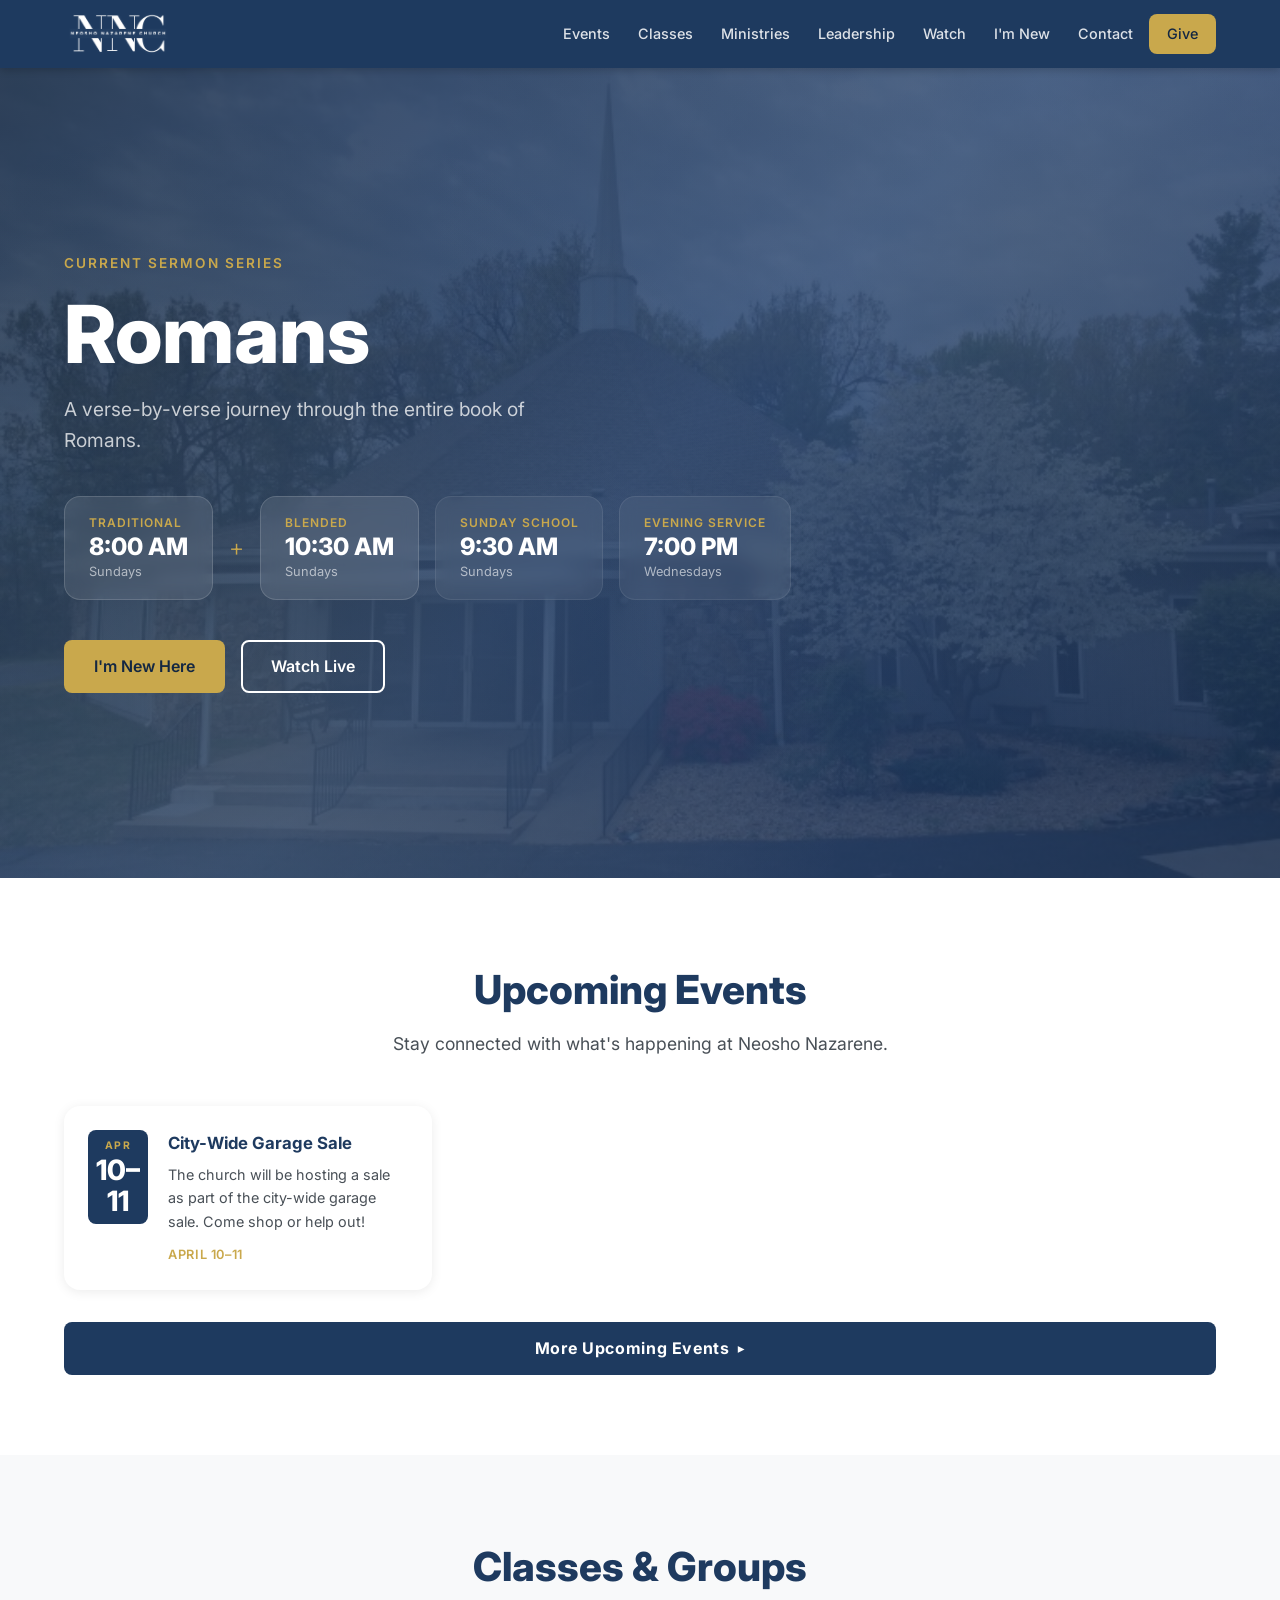
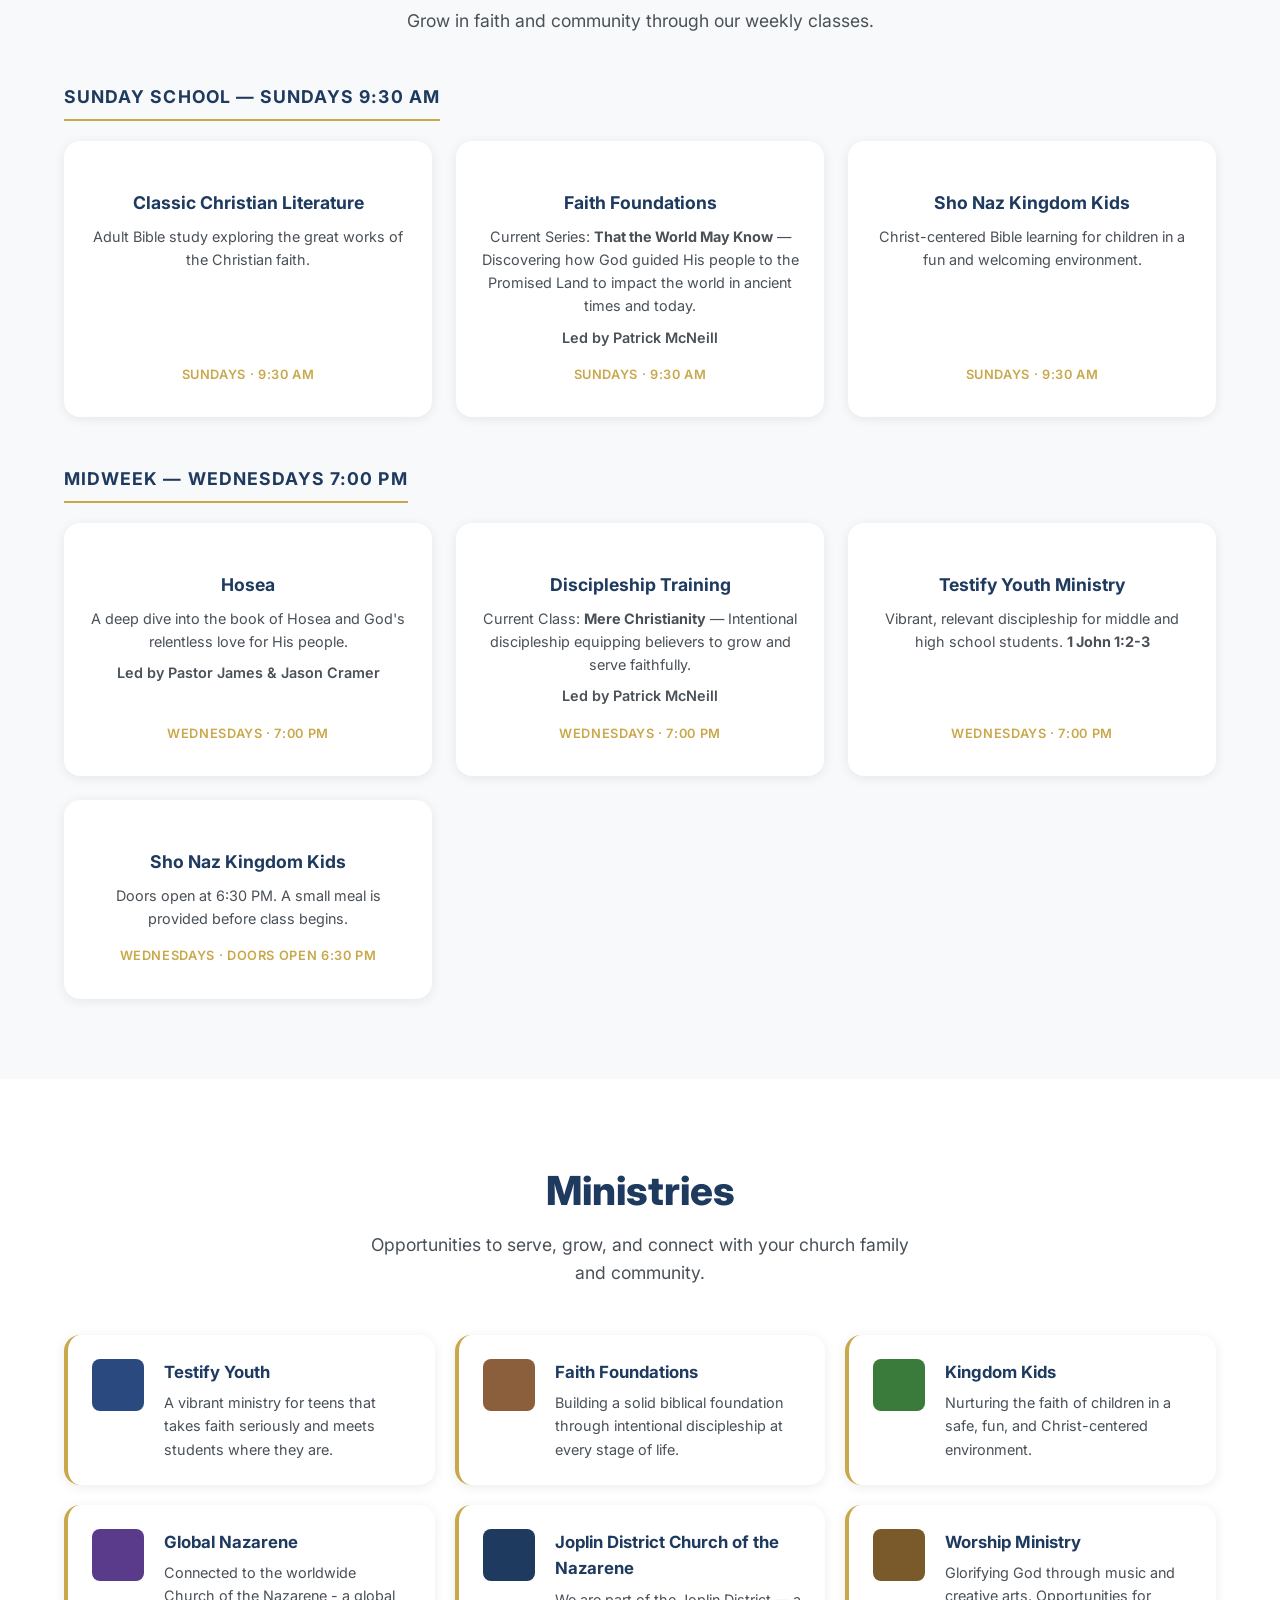
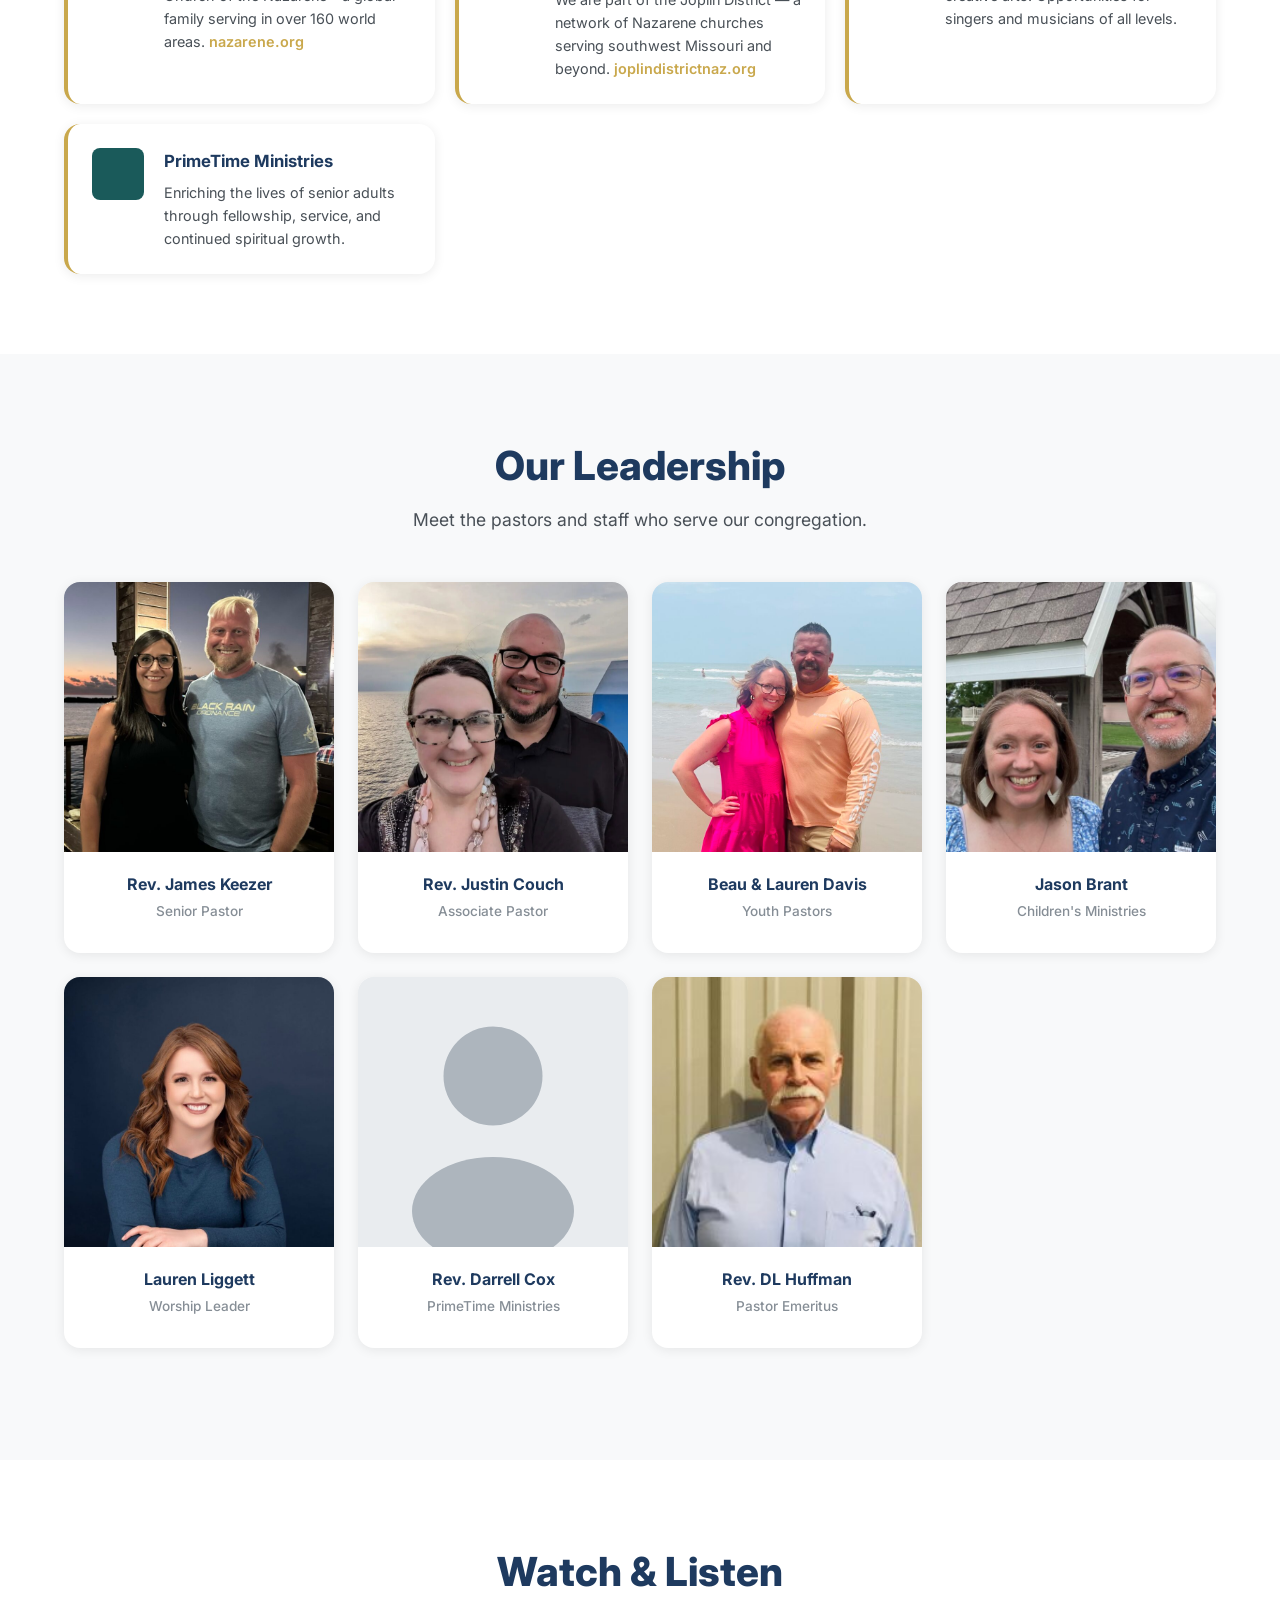
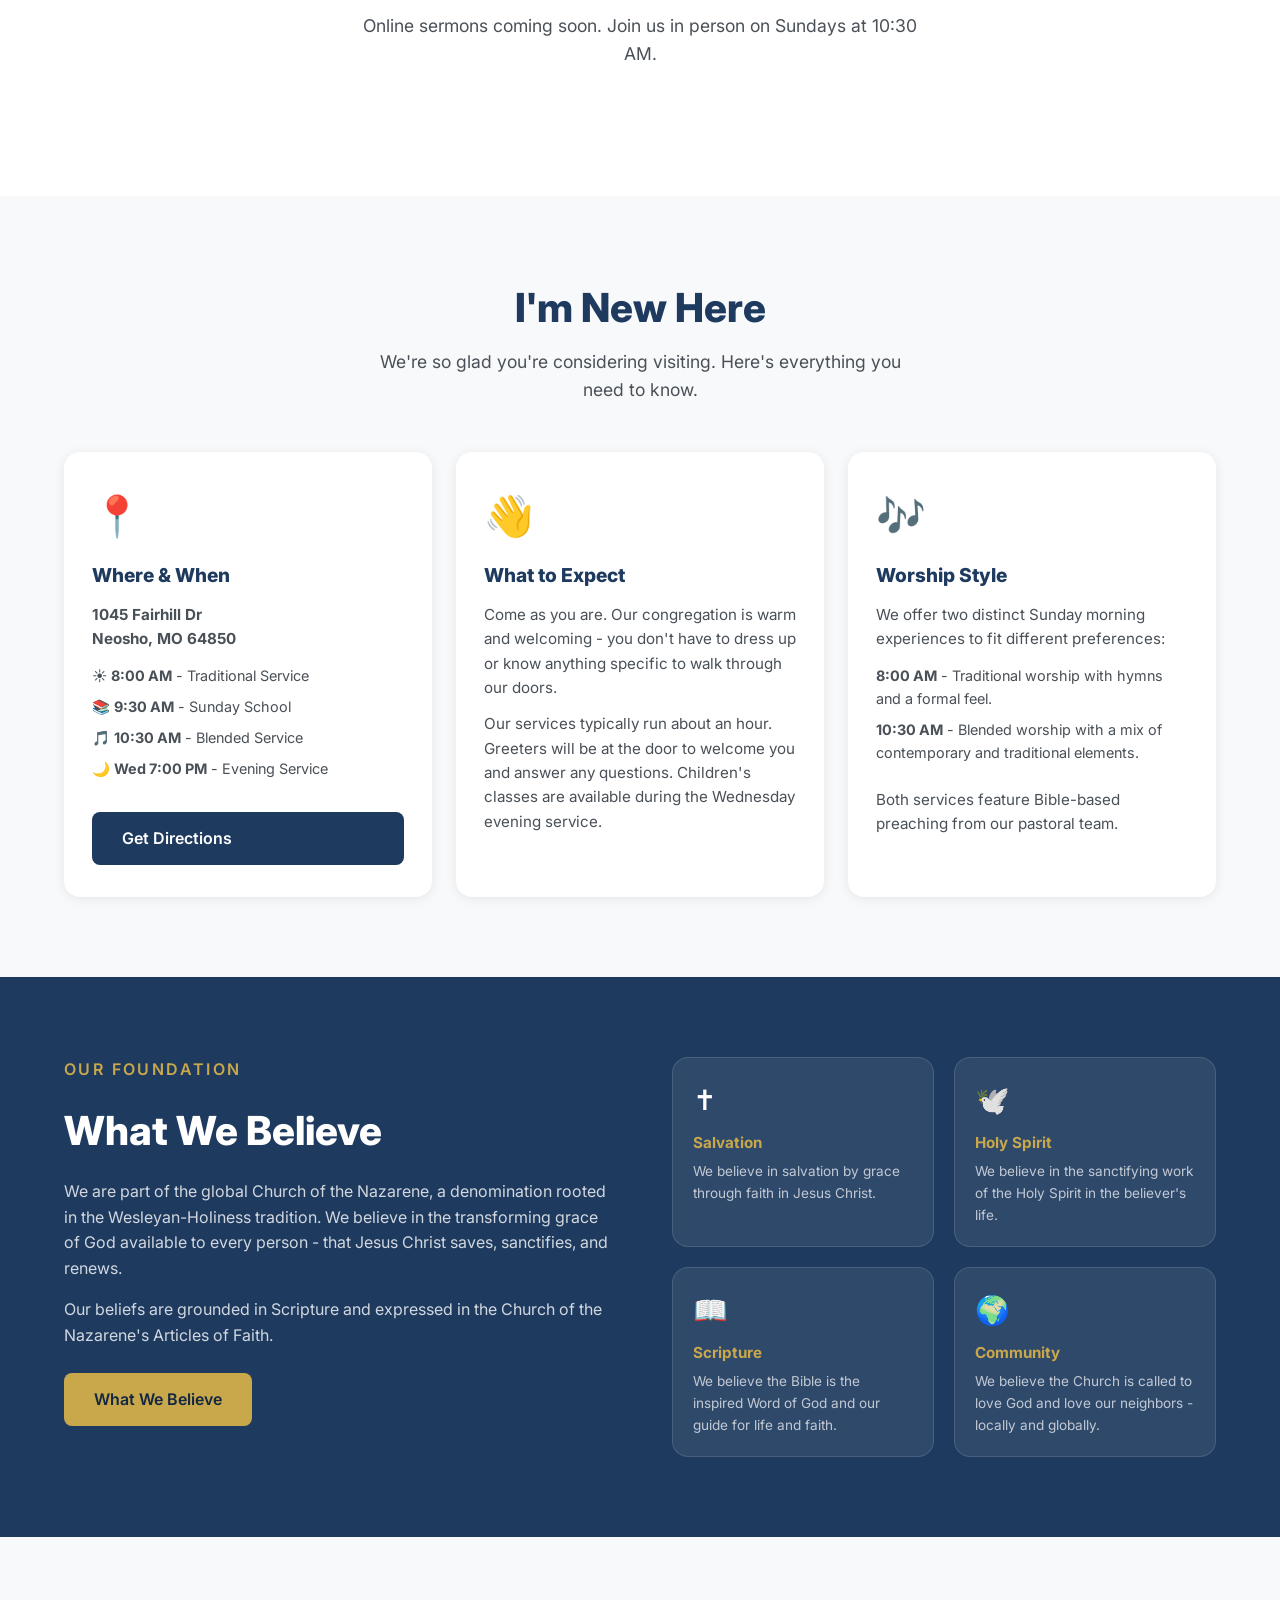
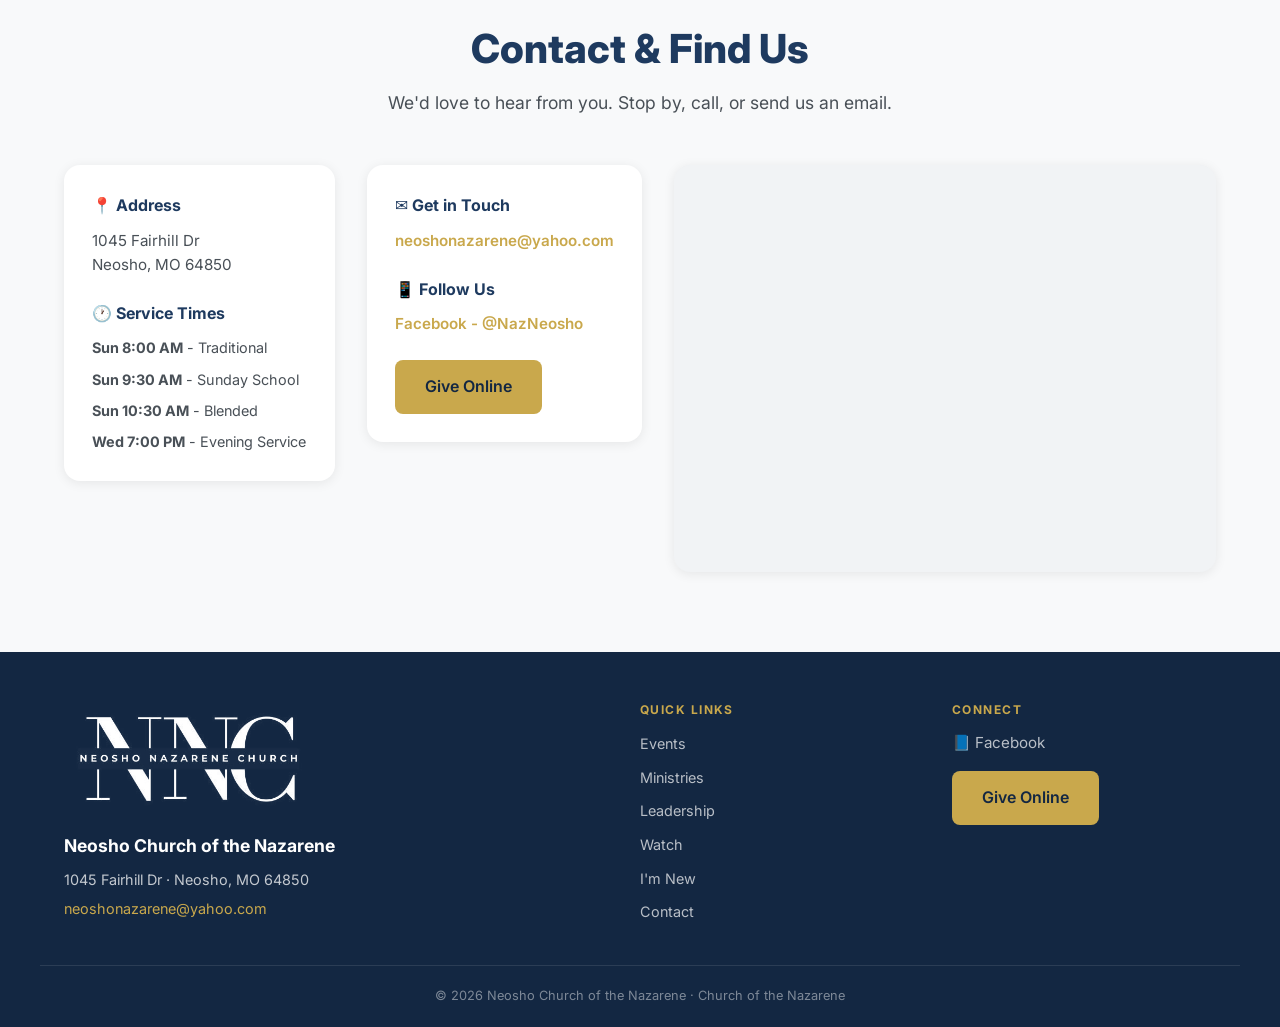
==== index.html @ b6529af5 "feat: wrap calendar in accordion, add Christmas as test event - Calendar now hidden inside a collaps" ====
<!DOCTYPE html>
<html lang="en">
<head>
  <meta charset="UTF-8" />
  <meta name="viewport" content="width=device-width, initial-scale=1.0" />
  <title>Neosho Church of the Nazarene</title>
  <meta name="description" content="Welcome to Neosho Church of the Nazarene. Join us Sundays at 8:00 AM or 10:30 AM at 1045 Fairhill Dr, Neosho, MO." />
  <link rel="preconnect" href="https://fonts.googleapis.com" />
  <link rel="preconnect" href="https://fonts.gstatic.com" crossorigin />
  <link href="https://fonts.googleapis.com/css2?family=Inter:wght@400;500;600;700;800&display=swap" rel="stylesheet" />
  <link rel="stylesheet" href="css/style.css" />
</head>
<body>

  <!-- ── Navigation ──────────────────────────────────────── -->
  <header class="site-header" id="top">
    <nav class="nav container">
      <a href="/" class="nav-logo">
        <img src="images/NNC-Logo-25-1_logo-small.jpg" alt="Neosho Church of the Nazarene" class="nav-logo-img" />
      </a>
      <button class="nav-toggle" aria-label="Open menu" aria-expanded="false">
        <span></span><span></span><span></span>
      </button>
      <ul class="nav-links" id="nav-links">
        <li><a href="#events">Events</a></li>
        <li><a href="#classes">Classes</a></li>
        <li><a href="#ministries">Ministries</a></li>
        <li><a href="#leadership">Leadership</a></li>
        <li><a href="#watch">Watch</a></li>
        <li><a href="#im-new">I'm New</a></li>
        <li><a href="#contact">Contact</a></li>
        <li><a href="https://neoshonaz.churchcenter.com/giving" target="_blank" class="btn btn-primary nav-give">Give</a></li>
      </ul>
    </nav>
  </header>

  <!-- ── Hero ────────────────────────────────────────────── -->
  <section class="hero" id="hero">
    <div class="hero-bg"></div>
    <div class="container hero-content">
      <p class="hero-eyebrow">Current Sermon Series</p>
      <h1 class="hero-title" id="hero-series-title">Romans</h1>
      <p class="hero-subtitle" id="hero-series-subtitle">Join us as we explore God's Word together.</p>
      <div class="hero-times">
        <div class="time-card">
          <span class="time-label">Traditional</span>
          <span class="time-value">8:00 AM</span>
          <span class="time-day">Sundays</span>
        </div>
        <div class="time-divider">+</div>
        <div class="time-card">
          <span class="time-label">Blended</span>
          <span class="time-value">10:30 AM</span>
          <span class="time-day">Sundays</span>
        </div>
        <div class="time-card time-card--secondary">
          <span class="time-label">Sunday School</span>
          <span class="time-value">9:30 AM</span>
          <span class="time-day">Sundays</span>
        </div>
        <div class="time-card time-card--secondary">
          <span class="time-label">Evening Service</span>
          <span class="time-value">7:00 PM</span>
          <span class="time-day">Wednesdays</span>
        </div>
      </div>
      <div class="hero-ctas">
        <a href="#im-new" class="btn btn-primary">I'm New Here</a>
        <a href="#watch" class="btn btn-outline">Watch Live</a>
      </div>
    </div>
  </section>

  <!-- ── Events ───────────────────────────────────────────── -->
  <section class="section" id="events">
    <div class="container">
      <div class="section-header">
        <h2>Upcoming Events</h2>
        <p>Stay connected with what's happening at Neosho Nazarene.</p>
      </div>
      <div class="cards-grid" id="events-container"></div>
      <details id="events-calendar-section" class="cal-accordion">
        <summary class="cal-accordion-trigger">More Upcoming Events</summary>
        <div id="events-calendar"></div>
      </details>
    </div>
  </section>

  <!-- ── Classes ──────────────────────────────────────────── -->
  <section class="section section--gray" id="classes">
    <div class="container">
      <div class="section-header">
        <h2>Classes &amp; Groups</h2>
        <p>Grow in faith and community through our weekly classes.</p>
      </div>
      <h3 class="class-group-title">Sunday School &mdash; Sundays 9:30 AM</h3>
      <div class="cards-grid" id="classes-sunday-container" style="margin-bottom: 3rem;"></div>
      <h3 class="class-group-title">Midweek &mdash; Wednesdays 7:00 PM</h3>
      <div class="cards-grid" id="classes-midweek-container"></div>
    </div>
  </section>

  <!-- ── Ministries ────────────────────────────────────────── -->
  <section class="section" id="ministries">
    <div class="container">
      <div class="section-header">
        <h2>Ministries</h2>
        <p>Opportunities to serve, grow, and connect with your church family and community.</p>
      </div>
      <div class="ministries-grid" id="ministries-container"></div>
    </div>
  </section>

  <!-- ── Leadership ────────────────────────────────────────── -->
  <section class="section section--gray" id="leadership">
    <div class="container">
      <div class="section-header">
        <h2>Our Leadership</h2>
        <p>Meet the pastors and staff who serve our congregation.</p>
      </div>
      <div class="leadership-grid">

        <div class="leader-card">
          <div class="leader-photo">
            <img src="images/Keezer-Couple-738x1024.jpeg" alt="Rev. James Keezer" />
          </div>
          <div class="leader-info">
            <h3>Rev. James Keezer</h3>
            <p class="leader-title">Senior Pastor</p>
            <!-- <a href="mailto:" class="leader-contact"></a> -->
          </div>
        </div>

        <div class="leader-card">
          <div class="leader-photo">
            <img src="images/Couch-Couple-1-768x1023.jpeg" alt="Rev. Justin Couch" style="object-position: center 60%;" />
          </div>
          <div class="leader-info">
            <h3>Rev. Justin Couch</h3>
            <p class="leader-title">Associate Pastor</p>
            <!-- <a href="mailto:" class="leader-contact"></a> -->
          </div>
        </div>

        <div class="leader-card">
          <div class="leader-photo">
            <img src="images/Davis-Couple-768x871.jpeg" alt="Beau &amp; Lauren Davis" />
          </div>
          <div class="leader-info">
            <h3>Beau &amp; Lauren Davis</h3>
            <p class="leader-title">Youth Pastors</p>
            <!-- <a href="mailto:" class="leader-contact"></a> -->
          </div>
        </div>

        <div class="leader-card">
          <div class="leader-photo">
            <img src="images/Brant-Couple-768x577.jpeg" alt="Jason Brant" style="object-position: center 60%;" />
          </div>
          <div class="leader-info">
            <h3>Jason Brant</h3>
            <p class="leader-title">Children's Ministries</p>
            <!-- <a href="mailto:" class="leader-contact"></a> -->
          </div>
        </div>

        <div class="leader-card">
          <div class="leader-photo">
            <img src="images/Liggett-768x1016.jpeg" alt="Lauren Liggett" />
          </div>
          <div class="leader-info">
            <h3>Lauren Liggett</h3>
            <p class="leader-title">Worship Leader</p>
            <!-- <a href="mailto:" class="leader-contact"></a> -->
          </div>
        </div>

        <div class="leader-card">
          <div class="leader-photo">
            <img src="images/placeholder-avatar.svg" alt="Rev. Darrell Cox" />
          </div>
          <div class="leader-info">
            <h3>Rev. Darrell Cox</h3>
            <p class="leader-title">PrimeTime Ministries</p>
            <!-- <a href="mailto:" class="leader-contact"></a> -->
          </div>
        </div>

        <div class="leader-card">
          <div class="leader-photo">
            <img src="images/Pastor-Huffman-225x300.jpg" alt="Rev. DL Huffman" style="object-position: center 60%;" />
          </div>
          <div class="leader-info">
            <h3>Rev. DL Huffman</h3>
            <p class="leader-title">Pastor Emeritus</p>
            <!-- <a href="mailto:" class="leader-contact"></a> -->
          </div>
        </div>

      </div>
    </div>
  </section>

  <!-- ── Watch / Sermons ───────────────────────────────────── -->
  <!--
  <section class="section" id="watch">
    <div class="container">
      <div class="section-header">
        <h2>Watch &amp; Listen</h2>
        <p>Catch up on recent sermons or join us live on Sunday mornings.</p>
      </div>

      <div id="watch-featured"></div>

      <h3 class="watch-archive-title">Previous Sermons</h3>
      <div class="watch-archive" id="watch-archive"></div>

      <div style="text-align:center;margin-top:2rem;">
        <a id="watch-youtube-link" href="https://www.youtube.com/@NeoshoNaz" target="_blank" class="btn btn-navy">
          All Sermons on YouTube
        </a>
      </div>
    </div>
  </section>
  -->

  <!-- Watch – Coming Soon -->
  <section class="section" id="watch">
    <div class="container">
      <div class="section-header">
        <h2>Watch &amp; Listen</h2>
        <p>Online sermons coming soon. Join us in person on Sundays at 10:30 AM.</p>
      </div>
    </div>
  </section>

  <!-- ── I'm New ───────────────────────────────────────────── -->
  <section class="section section--gray" id="im-new">
    <div class="container">
      <div class="section-header">
        <h2>I'm New Here</h2>
        <p>We're so glad you're considering visiting. Here's everything you need to know.</p>
      </div>
      <div class="new-grid">

        <div class="new-card">
          <div class="new-icon">📍</div>
          <h3>Where &amp; When</h3>
          <p><strong>1045 Fairhill Dr<br>Neosho, MO 64850</strong></p>
          <ul class="new-times">
            <li>☀️ <strong>8:00 AM</strong> - Traditional Service</li>
            <li>📚 <strong>9:30 AM</strong> - Sunday School</li>
            <li>🎵 <strong>10:30 AM</strong> - Blended Service</li>
            <li>🌙 <strong>Wed 7:00 PM</strong> - Evening Service</li>
          </ul>
          <a href="#contact" class="btn btn-navy" style="margin-top:1.25rem">Get Directions</a>
        </div>

        <div class="new-card">
          <div class="new-icon">👋</div>
          <h3>What to Expect</h3>
          <p>Come as you are. Our congregation is warm and welcoming - you don't have to dress up or know anything specific to walk through our doors.</p>
          <p>Our services typically run about an hour. Greeters will be at the door to welcome you and answer any questions. Children's classes are available during the Wednesday evening service.</p>
        </div>

        <div class="new-card">
          <div class="new-icon">🎶</div>
          <h3>Worship Style</h3>
          <p>We offer two distinct Sunday morning experiences to fit different preferences:</p>
          <ul class="new-times">
            <li><strong>8:00 AM</strong> - Traditional worship with hymns and a formal feel.</li>
            <li><strong>10:30 AM</strong> - Blended worship with a mix of contemporary and traditional elements.</li>
          </ul>
          <p style="margin-top:0.75rem">Both services feature Bible-based preaching from our pastoral team.</p>
        </div>

      </div>
    </div>
  </section>

  <!-- ── What We Believe ───────────────────────────────────── -->
  <section class="section believe-section" id="believe">
    <div class="container">
      <div class="believe-inner">
        <div class="believe-text">
          <p class="hero-eyebrow" style="color:var(--gold);">Our Foundation</p>
          <h2>What We Believe</h2>
          <p>We are part of the global Church of the Nazarene, a denomination rooted in the Wesleyan-Holiness tradition. We believe in the transforming grace of God available to every person - that Jesus Christ saves, sanctifies, and renews.</p>
          <p>Our beliefs are grounded in Scripture and expressed in the Church of the Nazarene's Articles of Faith.</p>
          <div class="believe-ctas">
            <a href="https://nazarene.org/what-we-believe/" target="_blank" class="btn btn-primary">
              What We Believe
            </a>
          </div>
        </div>
        <div class="believe-pillars">
          <div class="pillar">
            <span class="pillar-icon">✝️</span>
            <h4>Salvation</h4>
            <p>We believe in salvation by grace through faith in Jesus Christ.</p>
          </div>
          <div class="pillar">
            <span class="pillar-icon">🕊️</span>
            <h4>Holy Spirit</h4>
            <p>We believe in the sanctifying work of the Holy Spirit in the believer's life.</p>
          </div>
          <div class="pillar">
            <span class="pillar-icon">📖</span>
            <h4>Scripture</h4>
            <p>We believe the Bible is the inspired Word of God and our guide for life and faith.</p>
          </div>
          <div class="pillar">
            <span class="pillar-icon">🌍</span>
            <h4>Community</h4>
            <p>We believe the Church is called to love God and love our neighbors - locally and globally.</p>
          </div>
        </div>
      </div>
    </div>
  </section>

  <!-- ── Contact ───────────────────────────────────────────── -->
  <section class="section section--gray" id="contact">
    <div class="container">
      <div class="section-header">
        <h2>Contact &amp; Find Us</h2>
        <p>We'd love to hear from you. Stop by, call, or send us an email.</p>
      </div>
      <div class="contact-grid">

        <div class="contact-block">
          <h3>📍 Address</h3>
          <p>1045 Fairhill Dr<br>Neosho, MO 64850</p>
          <h3 style="margin-top:1.5rem">🕐 Service Times</h3>
          <ul class="new-times">
            <li><strong>Sun 8:00 AM</strong> - Traditional</li>
            <li><strong>Sun 9:30 AM</strong> - Sunday School</li>
            <li><strong>Sun 10:30 AM</strong> - Blended</li>
            <li><strong>Wed 7:00 PM</strong> - Evening Service</li>
          </ul>
        </div>

        <div class="contact-block">
          <h3>✉️ Get in Touch</h3>
          <p>
            <a href="mailto:neoshonazarene@yahoo.com" class="contact-link">neoshonazarene@yahoo.com</a>
          </p>
          <!-- Add phone once confirmed: -->
          <!-- <p><a href="tel:+1XXXXXXXXXX" class="contact-link">(XXX) XXX-XXXX</a></p> -->
          <h3 style="margin-top:1.5rem">📱 Follow Us</h3>
          <a href="https://www.facebook.com/NazNeosho" target="_blank" class="contact-link">
            Facebook - @NazNeosho
          </a>
          <div style="margin-top:1.5rem">
            <a href="https://neoshonaz.churchcenter.com/giving" target="_blank" class="btn btn-primary">Give Online</a>
          </div>
        </div>

        <div class="contact-map">
          <iframe
            src="https://www.google.com/maps/embed?pb=!1m18!1m12!1m3!1d3220.0!2d-94.3677!3d36.8692!2m3!1f0!2f0!3f0!3m2!1i1024!2i768!4f13.1!3m3!1m2!1s0x87c8e4b0e0000001%3A0x1!2s1045+Fairhill+Dr%2C+Neosho%2C+MO+64850!5e0!3m2!1sen!2sus!4v1234567890"
            allowfullscreen
            loading="lazy"
            referrerpolicy="no-referrer-when-downgrade"
            title="Church location map"
          ></iframe>
        </div>

      </div>
    </div>
  </section>

  <!-- ── Footer ────────────────────────────────────────────── -->
  <footer class="footer">
    <div class="container footer-inner">
      <div class="footer-brand">
        <img src="images/NNC-Logo-25-1_logo-small.jpg" alt="Neosho Church of the Nazarene" class="footer-logo" />
        <p class="footer-name">Neosho Church of the Nazarene</p>
        <p class="footer-address">1045 Fairhill Dr · Neosho, MO 64850</p>
        <p class="footer-address">
          <a href="mailto:neoshonazarene@yahoo.com">neoshonazarene@yahoo.com</a>
        </p>
      </div>
      <div class="footer-links">
        <p class="footer-col-title">Quick Links</p>
        <ul>
          <li><a href="#events">Events</a></li>
          <li><a href="#ministries">Ministries</a></li>
          <li><a href="#leadership">Leadership</a></li>
          <li><a href="#watch">Watch</a></li>
          <li><a href="#im-new">I'm New</a></li>
          <li><a href="#contact">Contact</a></li>
        </ul>
      </div>
      <div class="footer-social">
        <p class="footer-col-title">Connect</p>
        <a href="https://www.facebook.com/NazNeosho" target="_blank" class="footer-social-link">
          📘 Facebook
        </a>
        <a href="https://neoshonaz.churchcenter.com/giving" target="_blank" class="btn btn-primary" style="margin-top:1rem;display:inline-block">
          Give Online
        </a>
      </div>
    </div>
    <div class="footer-bottom container">
      <p>© <span id="year"></span> Neosho Church of the Nazarene · Church of the Nazarene</p>
    </div>
  </footer>

  <script src="js/main.js"></script>
</body>
</html>
---- css/style.css ----
/* ── Design Tokens ──────────────────────────────────────── */
:root {
  --navy:      #1e3a5f;
  --navy-dark: #132742;
  --gold:      #c9a84c;
  --gold-light:#e8c96a;
  --white:     #ffffff;
  --gray-50:   #f8f9fa;
  --gray-100:  #f1f3f5;
  --gray-200:  #e9ecef;
  --gray-400:  #868e96;
  --gray-700:  #495057;
  --gray-900:  #212529;
  --radius:    8px;
  --radius-lg: 16px;
  --shadow:    0 2px 12px rgba(0,0,0,0.08);
  --shadow-lg: 0 8px 32px rgba(0,0,0,0.12);
  --transition: 0.2s ease;
  --max-width: 1200px;
  --section-pad: 5rem 1.5rem;
}

/* ── Reset ──────────────────────────────────────────────── */
*, *::before, *::after { box-sizing: border-box; margin: 0; padding: 0; }
html { scroll-behavior: smooth; }
body {
  font-family: 'Inter', system-ui, sans-serif;
  color: var(--gray-900);
  background: var(--white);
  line-height: 1.6;
}
img { max-width: 100%; display: block; }
a { color: inherit; text-decoration: none; }
ul { list-style: none; }

/* ── Utilities ──────────────────────────────────────────── */
.container {
  max-width: var(--max-width);
  margin: 0 auto;
  padding: 0 1.5rem;
}
.section-header {
  text-align: center;
  margin-bottom: 3rem;
}
.section-header h2 {
  font-size: clamp(1.75rem, 4vw, 2.5rem);
  font-weight: 800;
  color: var(--navy);
  margin-bottom: 0.5rem;
}
.section-header p {
  color: var(--gray-700);
  font-size: 1.1rem;
  max-width: 560px;
  margin: 0 auto;
}
.btn {
  display: inline-block;
  padding: 0.75rem 1.75rem;
  border-radius: var(--radius);
  font-weight: 600;
  font-size: 1rem;
  cursor: pointer;
  transition: var(--transition);
  border: 2px solid transparent;
}
.btn-primary {
  background: var(--gold);
  color: var(--navy-dark);
}
.btn-primary:hover { background: var(--gold-light); }
.btn-outline {
  background: transparent;
  border-color: var(--white);
  color: var(--white);
}
.btn-outline:hover { background: var(--white); color: var(--navy); }
.btn-navy {
  background: var(--navy);
  color: var(--white);
}
.btn-navy:hover { background: var(--navy-dark); }

/* ── Navigation ─────────────────────────────────────────── */
.site-header {
  position: sticky;
  top: 0;
  z-index: 100;
  background: var(--navy);
  box-shadow: 0 2px 8px rgba(0,0,0,0.2);
}
.nav {
  display: flex;
  align-items: center;
  justify-content: space-between;
  height: 68px;
}
.nav-logo { display: flex; align-items: center; }
.nav-logo-img {
  height: 52px;
  width: auto;
  display: block;
  filter: invert(1);
  mix-blend-mode: screen;
}
.nav-links {
  display: flex;
  align-items: center;
  gap: 0.25rem;
}
.nav-links a {
  color: rgba(255,255,255,0.85);
  padding: 0.4rem 0.75rem;
  border-radius: var(--radius);
  font-size: 0.9rem;
  font-weight: 500;
  transition: var(--transition);
}
.nav-links a:hover,
.nav-links a.active { color: var(--white); background: rgba(255,255,255,0.1); }
.nav-give { padding: 0.4rem 1rem !important; background: var(--gold) !important; color: var(--navy-dark) !important; }
.nav-give:hover { background: var(--gold-light) !important; }
.nav-toggle {
  display: none;
  flex-direction: column;
  gap: 5px;
  background: none;
  border: none;
  cursor: pointer;
  padding: 4px;
}
.nav-toggle span {
  display: block;
  width: 24px;
  height: 2px;
  background: var(--white);
  border-radius: 2px;
  transition: var(--transition);
}

@media (max-width: 900px) {
  .nav-toggle { display: flex; }
  .nav-links {
    display: none;
    flex-direction: column;
    align-items: stretch;
    gap: 0;
    position: absolute;
    top: 68px;
    left: 0;
    right: 0;
    background: var(--navy-dark);
    padding: 1rem 1.5rem;
  }
  .nav-links.open { display: flex; }
  .nav-links a { padding: 0.75rem 0.5rem; border-bottom: 1px solid rgba(255,255,255,0.08); }
  .nav-give { margin-top: 0.5rem; text-align: center; }
}

/* ── Hero ───────────────────────────────────────────────── */
.hero {
  position: relative;
  min-height: 90vh;
  display: flex;
  align-items: center;
  background: var(--navy-dark);
  overflow: hidden;
}
.hero::after {
  content: '';
  position: absolute;
  inset: 0;
  background:
    linear-gradient(135deg, var(--navy-dark) 0%, #2a4a7f 50%, #1a3055 100%);
  opacity: 0.75;
  z-index: 0;
}
.hero-bg {
  position: absolute;
  inset: 0;
  background: url('../images/church-building.jpg') center 70% / cover no-repeat;
  opacity: 0.6;
  z-index: 0;
}
/* Subtle radial glow accents */
.hero::before {
  content: '';
  position: absolute;
  inset: 0;
  background-image:
    radial-gradient(circle at 20% 80%, rgba(201,168,76,0.12) 0%, transparent 50%),
    radial-gradient(circle at 80% 20%, rgba(201,168,76,0.08) 0%, transparent 50%);
  pointer-events: none;
  z-index: 1;
}
.hero-content {
  position: relative;
  z-index: 1;
  padding: 6rem 1.5rem;
  max-width: var(--max-width);
  width: 100%;
  margin: 0 auto;
}
.hero-eyebrow {
  text-transform: uppercase;
  letter-spacing: 0.15em;
  font-size: 0.85rem;
  font-weight: 600;
  color: var(--gold);
  margin-bottom: 1rem;
}
.hero-title {
  font-size: clamp(2.5rem, 7vw, 5rem);
  font-weight: 800;
  color: var(--white);
  line-height: 1.1;
  margin-bottom: 1rem;
  max-width: 700px;
}
.hero-subtitle {
  font-size: 1.2rem;
  color: rgba(255,255,255,0.75);
  margin-bottom: 2.5rem;
  max-width: 480px;
}
.hero-times {
  display: flex;
  flex-wrap: wrap;
  gap: 1rem;
  margin-bottom: 2.5rem;
  align-items: center;
}
.time-card {
  background: rgba(255,255,255,0.1);
  backdrop-filter: blur(8px);
  border: 1px solid rgba(255,255,255,0.15);
  border-radius: var(--radius-lg);
  padding: 1rem 1.5rem;
  display: flex;
  flex-direction: column;
  gap: 0.2rem;
  min-width: 130px;
}
.time-card--secondary {
  background: rgba(255,255,255,0.06);
  border-color: rgba(255,255,255,0.08);
}
.time-label {
  font-size: 0.75rem;
  font-weight: 600;
  text-transform: uppercase;
  letter-spacing: 0.08em;
  color: var(--gold);
}
.time-value {
  font-size: 1.5rem;
  font-weight: 800;
  color: var(--white);
  line-height: 1;
}
.time-day {
  font-size: 0.8rem;
  color: rgba(255,255,255,0.6);
}
.time-divider {
  font-size: 1.5rem;
  color: var(--gold);
  font-weight: 300;
}
.hero-ctas { display: flex; gap: 1rem; flex-wrap: wrap; }

@media (max-width: 600px) {
  .hero-times { gap: 0.75rem; }
  .time-card { min-width: 110px; padding: 0.8rem 1rem; }
  .time-value { font-size: 1.2rem; }
  .time-divider { display: none; }
}

/* ── Sections ───────────────────────────────────────────── */
.section { padding: var(--section-pad); }
.section--gray { background: var(--gray-50); }

/* ── Cards Grid ─────────────────────────────────────────── */
.cards-grid {
  display: grid;
  grid-template-columns: repeat(auto-fill, minmax(280px, 1fr));
  gap: 1.5rem;
}
.card {
  background: var(--white);
  border-radius: var(--radius-lg);
  box-shadow: var(--shadow);
  overflow: hidden;
  transition: transform var(--transition), box-shadow var(--transition);
}
.card:hover {
  transform: translateY(-4px);
  box-shadow: var(--shadow-lg);
}

/* ── Event Cards ────────────────────────────────────────── */
.event-card { display: flex; align-items: flex-start; padding: 1.5rem; gap: 1.25rem; }
.event-date {
  flex-shrink: 0;
  width: 60px;
  background: var(--navy);
  border-radius: var(--radius);
  padding: 0.5rem;
  text-align: center;
  display: flex;
  flex-direction: column;
}
.event-month {
  font-size: 0.65rem;
  font-weight: 700;
  text-transform: uppercase;
  letter-spacing: 0.1em;
  color: var(--gold);
}
.event-day {
  font-size: 1.75rem;
  font-weight: 800;
  color: var(--white);
  line-height: 1.1;
}
.event-body h3 { font-size: 1.05rem; font-weight: 700; color: var(--navy); margin-bottom: 0.4rem; }
.event-body p { font-size: 0.9rem; color: var(--gray-700); margin-bottom: 0.5rem; }
.event-time {
  font-size: 0.8rem;
  font-weight: 600;
  color: var(--gold);
  text-transform: uppercase;
  letter-spacing: 0.05em;
}

/* ── Class Group Titles ─────────────────────────────────── */
.class-group-title {
  font-size: 1.1rem;
  font-weight: 700;
  color: var(--navy);
  text-transform: uppercase;
  letter-spacing: 0.06em;
  margin-bottom: 1.25rem;
  padding-bottom: 0.5rem;
  border-bottom: 2px solid var(--gold);
  display: inline-block;
}
.class-leader {
  font-size: 0.82rem;
  font-weight: 600;
  color: var(--gray-400);
}

/* ── Class Cards ────────────────────────────────────────── */
.class-card {
  padding: 2rem 1.5rem;
  text-align: center;
  display: flex;
  flex-direction: column;
  align-items: center;
  gap: 0.5rem;
}
.class-icon { font-size: 2.5rem; margin-bottom: 0.5rem; }
.class-card h3 { font-size: 1.1rem; font-weight: 700; color: var(--navy); }
.class-card p { font-size: 0.9rem; color: var(--gray-700); flex: 1; }
.class-time {
  font-size: 0.8rem;
  font-weight: 600;
  color: var(--gold);
  text-transform: uppercase;
  letter-spacing: 0.05em;
  margin-top: 0.5rem;
}

/* ── Ministries ─────────────────────────────────────────── */
.ministries-grid {
  display: grid;
  grid-template-columns: repeat(auto-fill, minmax(300px, 1fr));
  gap: 1.25rem;
}
.ministry-card {
  display: flex;
  align-items: flex-start;
  gap: 1.25rem;
  padding: 1.5rem;
  background: var(--white);
  border-radius: var(--radius-lg);
  box-shadow: var(--shadow);
  border-left: 4px solid var(--gold);
  transition: transform var(--transition), box-shadow var(--transition);
}
.ministry-card:hover { transform: translateY(-3px); box-shadow: var(--shadow-lg); }
.ministry-badge {
  flex-shrink: 0;
  width: 52px;
  height: 52px;
  border-radius: var(--radius);
  display: flex;
  align-items: center;
  justify-content: center;
  font-size: 1.5rem;
}
.ministry-body h3 { font-size: 1.05rem; font-weight: 700; color: var(--navy); margin-bottom: 0.35rem; }
.ministry-body p { font-size: 0.9rem; color: var(--gray-700); }

/* ── Leadership ─────────────────────────────────────────── */
.leadership-grid {
  display: grid;
  grid-template-columns: repeat(auto-fill, minmax(220px, 1fr));
  gap: 1.5rem;
  margin-bottom: 2rem;
}
.leader-card {
  background: var(--white);
  border-radius: var(--radius-lg);
  box-shadow: var(--shadow);
  overflow: hidden;
  text-align: center;
  transition: transform var(--transition), box-shadow var(--transition);
}
.leader-card:hover { transform: translateY(-4px); box-shadow: var(--shadow-lg); }
.leader-photo {
  width: 100%;
  aspect-ratio: 1;
  overflow: hidden;
  background: var(--gray-100);
}
.leader-photo img {
  width: 100%;
  height: 100%;
  object-fit: cover;
  object-position: center top;
}
.leader-info { padding: 1.25rem 1rem; }
.leader-info h3 { font-size: 1rem; font-weight: 700; color: var(--navy); margin-bottom: 0.25rem; }
.leader-title { font-size: 0.85rem; color: var(--gray-400); margin-bottom: 0.6rem; font-weight: 500; }
.leader-contact {
  font-size: 0.78rem;
  color: var(--gold);
  font-weight: 600;
  word-break: break-all;
  transition: var(--transition);
}
.leader-contact:hover { color: var(--navy); }
.leadership-note {
  text-align: center;
  font-size: 0.85rem;
  color: var(--gray-400);
  font-style: italic;
  margin-top: 1rem;
}

/* ── Watch / Sermons ────────────────────────────────────── */
.watch-featured {
  display: grid;
  grid-template-columns: 1fr 1fr;
  gap: 2.5rem;
  align-items: center;
  margin-bottom: 3rem;
}
.watch-embed {
  position: relative;
  border-radius: var(--radius-lg);
  overflow: hidden;
  box-shadow: var(--shadow-lg);
  aspect-ratio: 16/9;
  background: #000;
}
.watch-embed iframe {
  position: absolute;
  inset: 0;
  width: 100%;
  height: 100%;
}
.watch-eyebrow {
  font-size: 0.8rem;
  font-weight: 700;
  text-transform: uppercase;
  letter-spacing: 0.12em;
  color: var(--gold);
  margin-bottom: 0.5rem;
}
.watch-featured-info h3 {
  font-size: 1.6rem;
  font-weight: 800;
  color: var(--navy);
  margin-bottom: 0.4rem;
}
.watch-pastor { font-size: 0.9rem; color: var(--gray-400); margin-bottom: 0.75rem; }
.watch-archive-title {
  font-size: 1.2rem;
  font-weight: 700;
  color: var(--navy);
  margin-bottom: 1.25rem;
}
.watch-archive {
  display: grid;
  grid-template-columns: repeat(auto-fill, minmax(200px, 1fr));
  gap: 1.25rem;
  margin-bottom: 1.5rem;
}
.sermon-thumb { display: block; text-decoration: none; }
.sermon-img {
  position: relative;
  border-radius: var(--radius);
  overflow: hidden;
  aspect-ratio: 16/9;
  background: var(--gray-200);
  margin-bottom: 0.6rem;
}
.sermon-img img { width: 100%; height: 100%; object-fit: cover; transition: var(--transition); }
.sermon-thumb:hover .sermon-img img { opacity: 0.8; }
.sermon-play {
  position: absolute;
  inset: 0;
  display: flex;
  align-items: center;
  justify-content: center;
  font-size: 2rem;
  color: white;
  opacity: 0;
  transition: var(--transition);
  background: rgba(0,0,0,0.35);
}
.sermon-thumb:hover .sermon-play { opacity: 1; }
.sermon-name { font-size: 0.9rem; font-weight: 600; color: var(--gray-900); margin-bottom: 0.2rem; }
.sermon-date { font-size: 0.78rem; color: var(--gray-400); }
.watch-note {
  font-size: 0.85rem;
  color: var(--gray-400);
  font-style: italic;
  text-align: center;
}

@media (max-width: 768px) {
  .watch-featured { grid-template-columns: 1fr; }
}

/* ── I'm New ────────────────────────────────────────────── */
.new-grid {
  display: grid;
  grid-template-columns: repeat(auto-fill, minmax(280px, 1fr));
  gap: 1.5rem;
}
.new-card {
  background: var(--white);
  border-radius: var(--radius-lg);
  box-shadow: var(--shadow);
  padding: 2rem 1.75rem;
  display: flex;
  flex-direction: column;
  gap: 0.75rem;
}
.new-icon { font-size: 2.5rem; }
.new-card h3 { font-size: 1.2rem; font-weight: 800; color: var(--navy); }
.new-card p { font-size: 0.95rem; color: var(--gray-700); }
.new-times {
  list-style: none;
  display: flex;
  flex-direction: column;
  gap: 0.5rem;
  font-size: 0.9rem;
  color: var(--gray-700);
}

/* ── What We Believe ────────────────────────────────────── */
.believe-section {
  background: var(--navy);
  color: var(--white);
}
.believe-section .section-header h2 { color: var(--white); }
.believe-inner {
  display: grid;
  grid-template-columns: 1fr 1fr;
  gap: 4rem;
  align-items: start;
}
.believe-text h2 {
  font-size: clamp(1.75rem, 4vw, 2.5rem);
  font-weight: 800;
  color: var(--white);
  margin-bottom: 1rem;
}
.believe-text p { color: rgba(255,255,255,0.8); margin-bottom: 1rem; font-size: 1rem; }
.believe-ctas { display: flex; gap: 1rem; flex-wrap: wrap; margin-top: 1.5rem; }
.believe-pillars {
  display: grid;
  grid-template-columns: 1fr 1fr;
  gap: 1.25rem;
}
.pillar {
  background: rgba(255,255,255,0.08);
  border: 1px solid rgba(255,255,255,0.12);
  border-radius: var(--radius-lg);
  padding: 1.25rem;
}
.pillar-icon { font-size: 1.75rem; display: block; margin-bottom: 0.5rem; }
.pillar h4 { font-size: 0.95rem; font-weight: 700; color: var(--gold); margin-bottom: 0.35rem; }
.pillar p { font-size: 0.85rem; color: rgba(255,255,255,0.7); }

@media (max-width: 768px) {
  .believe-inner { grid-template-columns: 1fr; gap: 2rem; }
}

/* ── Contact ────────────────────────────────────────────── */
.contact-grid {
  display: grid;
  grid-template-columns: 1fr 1fr 2fr;
  gap: 2rem;
  align-items: start;
}
.contact-block {
  background: var(--white);
  border-radius: var(--radius-lg);
  box-shadow: var(--shadow);
  padding: 1.75rem;
}
.contact-block h3 { font-size: 1rem; font-weight: 700; color: var(--navy); margin-bottom: 0.6rem; }
.contact-block p { font-size: 0.95rem; color: var(--gray-700); }
.contact-link {
  color: var(--gold);
  font-weight: 600;
  font-size: 0.95rem;
  transition: var(--transition);
  display: block;
  margin-bottom: 0.35rem;
}
.contact-link:hover { color: var(--navy); }
.contact-map {
  border-radius: var(--radius-lg);
  overflow: hidden;
  box-shadow: var(--shadow);
  aspect-ratio: 4/3;
  background: var(--gray-100);
}
.contact-map iframe { width: 100%; height: 100%; border: none; display: block; }

@media (max-width: 900px) {
  .contact-grid { grid-template-columns: 1fr 1fr; }
  .contact-map { grid-column: 1 / -1; }
}
@media (max-width: 600px) {
  .contact-grid { grid-template-columns: 1fr; }
}

/* ── Footer ─────────────────────────────────────────────── */
.footer {
  background: var(--navy-dark);
  color: rgba(255,255,255,0.75);
  padding: 3rem 0 0;
}
.footer-inner {
  display: grid;
  grid-template-columns: 2fr 1fr 1fr;
  gap: 3rem;
  padding-bottom: 2.5rem;
}
.footer-logo {
  height: 120px;
  width: auto;
  margin-bottom: 0.75rem;
  filter: invert(1);
  mix-blend-mode: screen;
}
.footer-name { font-size: 1.1rem; font-weight: 700; color: var(--white); margin-bottom: 0.5rem; }
.footer-address { font-size: 0.9rem; margin-bottom: 0.35rem; }
.footer-address a { color: var(--gold); }
.footer-col-title { font-size: 0.75rem; font-weight: 700; text-transform: uppercase; letter-spacing: 0.12em; color: var(--gold); margin-bottom: 0.75rem; }
.footer-links ul { display: flex; flex-direction: column; gap: 0.5rem; }
.footer-links a { font-size: 0.9rem; color: rgba(255,255,255,0.7); transition: var(--transition); }
.footer-links a:hover { color: var(--white); }
.footer-social-link { display: block; font-size: 0.95rem; color: rgba(255,255,255,0.7); transition: var(--transition); }
.footer-social-link:hover { color: var(--white); }
.footer-bottom {
  border-top: 1px solid rgba(255,255,255,0.1);
  padding: 1.25rem 1.5rem;
  font-size: 0.8rem;
  text-align: center;
  color: rgba(255,255,255,0.45);
}

@media (max-width: 700px) {
  .footer-inner { grid-template-columns: 1fr; gap: 2rem; }
}

/* ── Next Service Card ─────────────────────────────────── */
.next-service-card {
  background: var(--navy);
  border-radius: var(--radius);
  padding: 3rem 2rem;
  text-align: center;
  color: #fff;
  max-width: 600px;
  margin: 0 auto 2rem;
}

.next-service-label {
  font-size: 0.85rem;
  font-weight: 700;
  letter-spacing: 0.1em;
  text-transform: uppercase;
  color: var(--gold);
  margin-bottom: 0.75rem;
}

.next-service-text {
  font-size: 1.5rem;
  font-weight: 700;
  margin: 0;
}

/* ── Events Calendar ───────────────────────────────────── */
.calendar-heading {
  text-align: center;
  margin: 2.5rem 0 1.5rem;
  font-size: 1.25rem;
  color: var(--navy);
}

.cal-month {
  max-width: 480px;
  margin: 0 auto 2.5rem;
  background: #fff;
  border-radius: var(--radius);
  box-shadow: var(--shadow);
  overflow: hidden;
}

.cal-month-header {
  background: var(--navy);
  color: #fff;
  text-align: center;
  font-weight: 700;
  font-size: 1rem;
  padding: 0.75rem 1rem;
  letter-spacing: 0.05em;
}

.cal-grid {
  display: grid;
  grid-template-columns: repeat(7, 1fr);
  gap: 0;
  padding: 0.5rem;
}

.cal-day-label {
  text-align: center;
  font-size: 0.7rem;
  font-weight: 700;
  color: var(--gray-400);
  text-transform: uppercase;
  padding: 0.25rem 0;
}

.cal-cell {
  text-align: center;
  padding: 0.35rem 0.2rem;
  font-size: 0.85rem;
  border-radius: 4px;
  min-height: 2rem;
  display: flex;
  flex-direction: column;
  align-items: center;
}

.cal-cell.cal-empty { opacity: 0; }

.cal-cell.cal-has-event {
  font-weight: 700;
  color: var(--navy);
}

.cal-dot {
  display: block;
  width: 5px;
  height: 5px;
  border-radius: 50%;
  background: var(--gold);
  margin-top: 2px;
}

.cal-event-list {
  border-top: 1px solid var(--gray-200);
  padding: 0.75rem 1rem 1rem;
  display: flex;
  flex-direction: column;
  gap: 0.5rem;
}

.cal-event-item {
  display: flex;
  flex-wrap: wrap;
  align-items: baseline;
  gap: 0.4rem;
  font-size: 0.9rem;
}

.cal-event-date {
  font-weight: 700;
  color: var(--navy);
  white-space: nowrap;
}

.cal-event-title {
  flex: 1;
  color: var(--gray-700, #374151);
}

.cal-event-link {
  font-size: 0.8rem;
  color: var(--gold);
  font-weight: 600;
  white-space: nowrap;
}

/* ── Calendar Accordion ────────────────────────────────── */
.cal-accordion {
  margin-top: 2rem;
}

.cal-accordion-trigger {
  display: flex;
  align-items: center;
  justify-content: center;
  gap: 0.5rem;
  width: 100%;
  padding: 0.85rem 1.5rem;
  background: var(--navy);
  color: #fff;
  font-size: 1rem;
  font-weight: 700;
  letter-spacing: 0.04em;
  border-radius: var(--radius);
  cursor: pointer;
  list-style: none;
  user-select: none;
  transition: background 0.2s;
}

.cal-accordion-trigger::-webkit-details-marker { display: none; }

.cal-accordion-trigger::after {
  content: '▸';
  font-size: 0.85rem;
  transition: transform 0.2s;
}

.cal-accordion[open] .cal-accordion-trigger {
  border-radius: var(--radius) var(--radius) 0 0;
}

.cal-accordion[open] .cal-accordion-trigger::after {
  transform: rotate(90deg);
}

.cal-accordion[open] > div {
  border: 1px solid var(--gray-200);
  border-top: none;
  border-radius: 0 0 var(--radius) var(--radius);
  padding: 1.5rem 0;
}
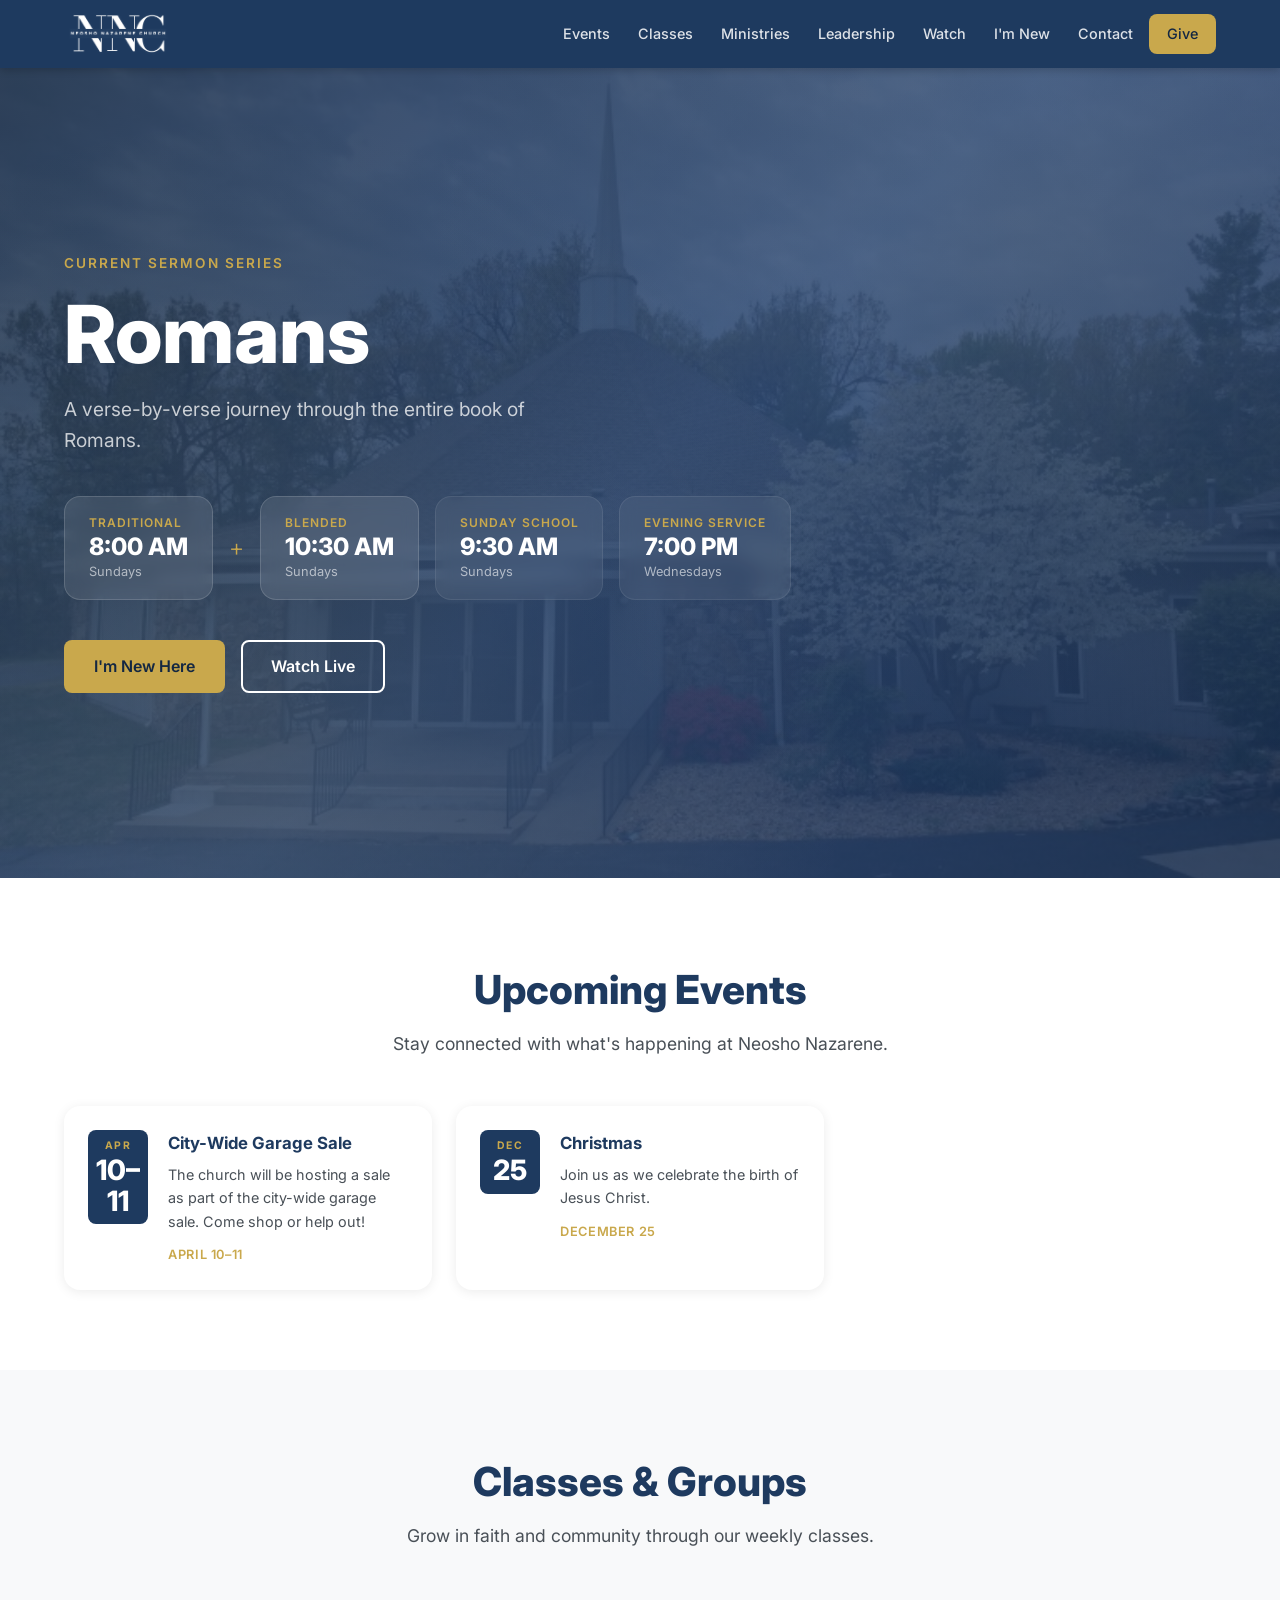
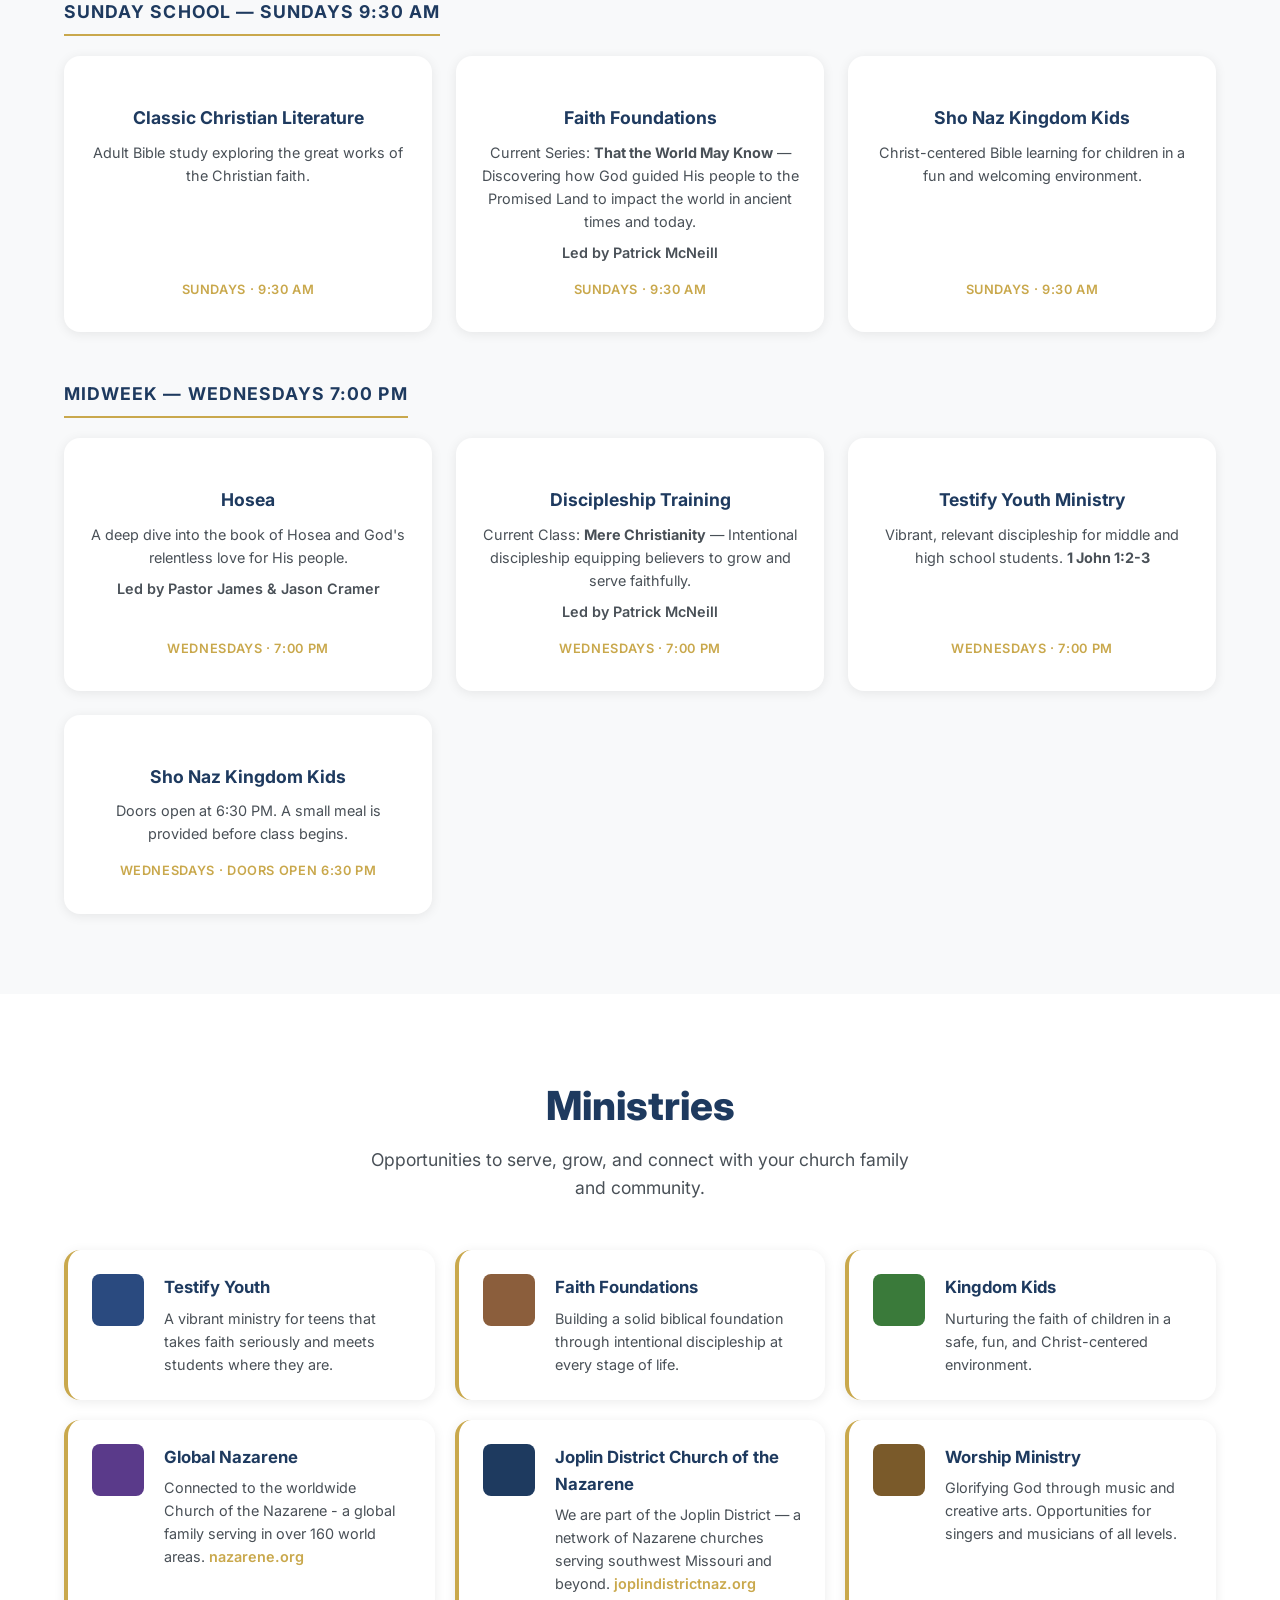
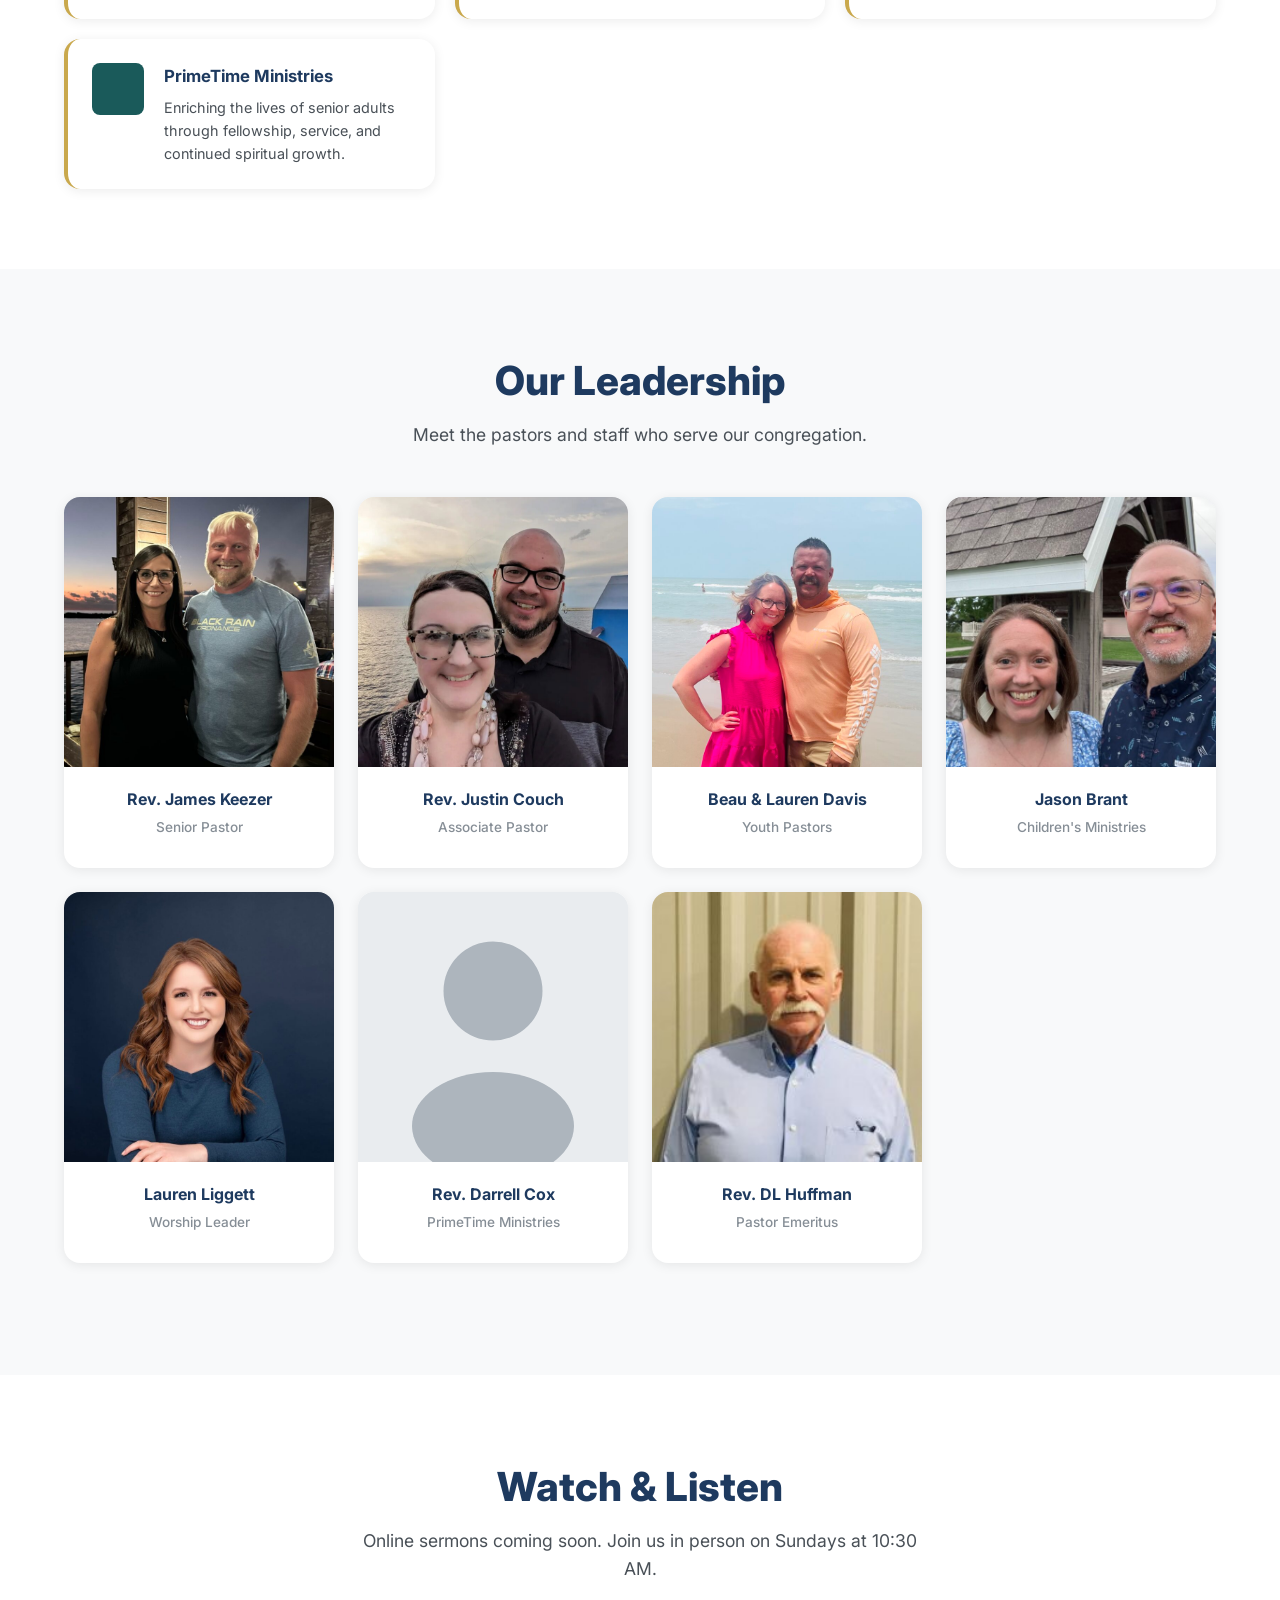
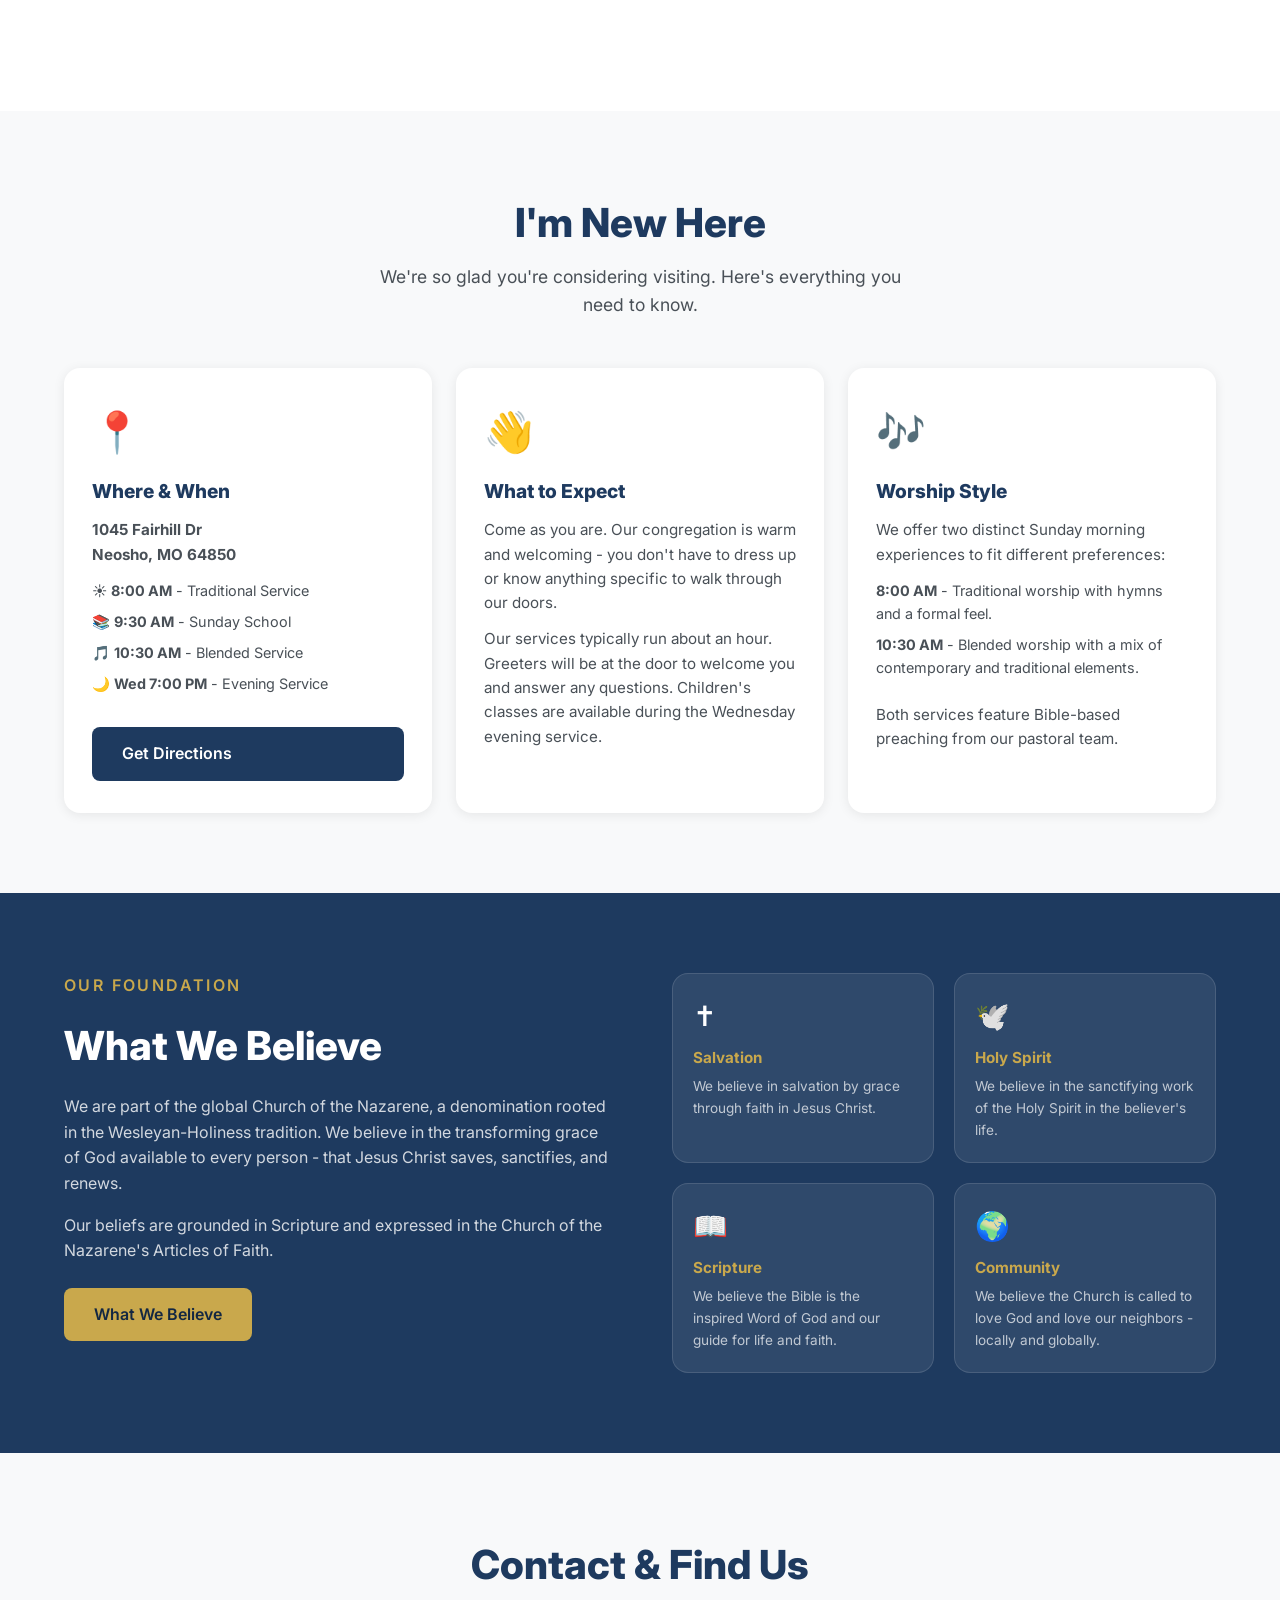
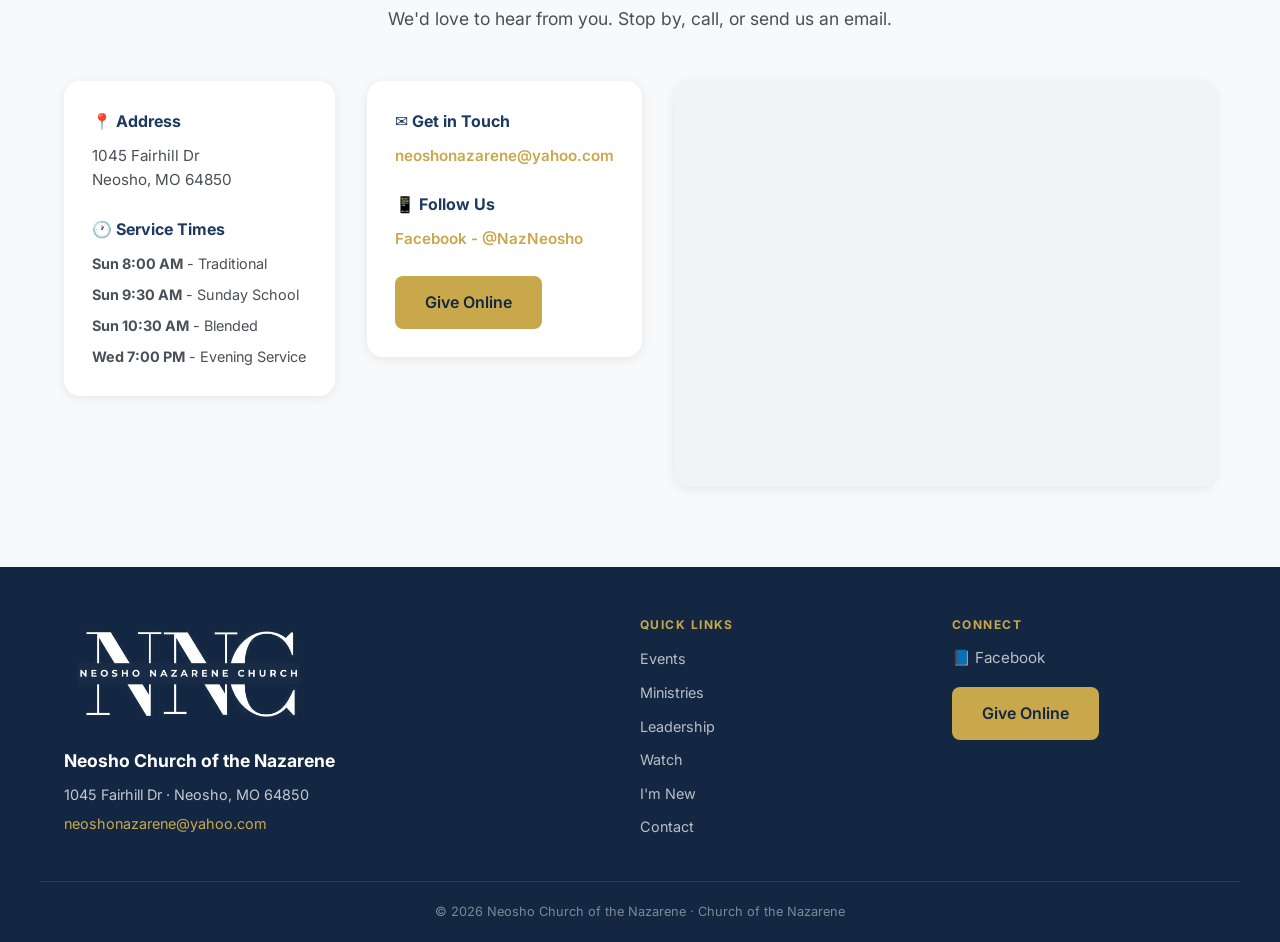
==== commit 2209c4e0: "refactor: remove calendar/accordion, show all events as date-sorted cards Co-Authored-By: Claude Son" ====
--- a/index.html
+++ b/index.html
@@ -79,10 +79,6 @@
         <p>Stay connected with what's happening at Neosho Nazarene.</p>
       </div>
       <div class="cards-grid" id="events-container"></div>
-      <details id="events-calendar-section" class="cal-accordion">
-        <summary class="cal-accordion-trigger">More Upcoming Events</summary>
-        <div id="events-calendar"></div>
-      </details>
     </div>
   </section>
 
--- a/css/style.css
+++ b/css/style.css
@@ -710,153 +710,3 @@
   margin: 0;
 }
 
-/* ── Events Calendar ───────────────────────────────────── */
-.calendar-heading {
-  text-align: center;
-  margin: 2.5rem 0 1.5rem;
-  font-size: 1.25rem;
-  color: var(--navy);
-}
-
-.cal-month {
-  max-width: 480px;
-  margin: 0 auto 2.5rem;
-  background: #fff;
-  border-radius: var(--radius);
-  box-shadow: var(--shadow);
-  overflow: hidden;
-}
-
-.cal-month-header {
-  background: var(--navy);
-  color: #fff;
-  text-align: center;
-  font-weight: 700;
-  font-size: 1rem;
-  padding: 0.75rem 1rem;
-  letter-spacing: 0.05em;
-}
-
-.cal-grid {
-  display: grid;
-  grid-template-columns: repeat(7, 1fr);
-  gap: 0;
-  padding: 0.5rem;
-}
-
-.cal-day-label {
-  text-align: center;
-  font-size: 0.7rem;
-  font-weight: 700;
-  color: var(--gray-400);
-  text-transform: uppercase;
-  padding: 0.25rem 0;
-}
-
-.cal-cell {
-  text-align: center;
-  padding: 0.35rem 0.2rem;
-  font-size: 0.85rem;
-  border-radius: 4px;
-  min-height: 2rem;
-  display: flex;
-  flex-direction: column;
-  align-items: center;
-}
-
-.cal-cell.cal-empty { opacity: 0; }
-
-.cal-cell.cal-has-event {
-  font-weight: 700;
-  color: var(--navy);
-}
-
-.cal-dot {
-  display: block;
-  width: 5px;
-  height: 5px;
-  border-radius: 50%;
-  background: var(--gold);
-  margin-top: 2px;
-}
-
-.cal-event-list {
-  border-top: 1px solid var(--gray-200);
-  padding: 0.75rem 1rem 1rem;
-  display: flex;
-  flex-direction: column;
-  gap: 0.5rem;
-}
-
-.cal-event-item {
-  display: flex;
-  flex-wrap: wrap;
-  align-items: baseline;
-  gap: 0.4rem;
-  font-size: 0.9rem;
-}
-
-.cal-event-date {
-  font-weight: 700;
-  color: var(--navy);
-  white-space: nowrap;
-}
-
-.cal-event-title {
-  flex: 1;
-  color: var(--gray-700, #374151);
-}
-
-.cal-event-link {
-  font-size: 0.8rem;
-  color: var(--gold);
-  font-weight: 600;
-  white-space: nowrap;
-}
-
-/* ── Calendar Accordion ────────────────────────────────── */
-.cal-accordion {
-  margin-top: 2rem;
-}
-
-.cal-accordion-trigger {
-  display: flex;
-  align-items: center;
-  justify-content: center;
-  gap: 0.5rem;
-  width: 100%;
-  padding: 0.85rem 1.5rem;
-  background: var(--navy);
-  color: #fff;
-  font-size: 1rem;
-  font-weight: 700;
-  letter-spacing: 0.04em;
-  border-radius: var(--radius);
-  cursor: pointer;
-  list-style: none;
-  user-select: none;
-  transition: background 0.2s;
-}
-
-.cal-accordion-trigger::-webkit-details-marker { display: none; }
-
-.cal-accordion-trigger::after {
-  content: '▸';
-  font-size: 0.85rem;
-  transition: transform 0.2s;
-}
-
-.cal-accordion[open] .cal-accordion-trigger {
-  border-radius: var(--radius) var(--radius) 0 0;
-}
-
-.cal-accordion[open] .cal-accordion-trigger::after {
-  transform: rotate(90deg);
-}
-
-.cal-accordion[open] > div {
-  border: 1px solid var(--gray-200);
-  border-top: none;
-  border-radius: 0 0 var(--radius) var(--radius);
-  padding: 1.5rem 0;
-}
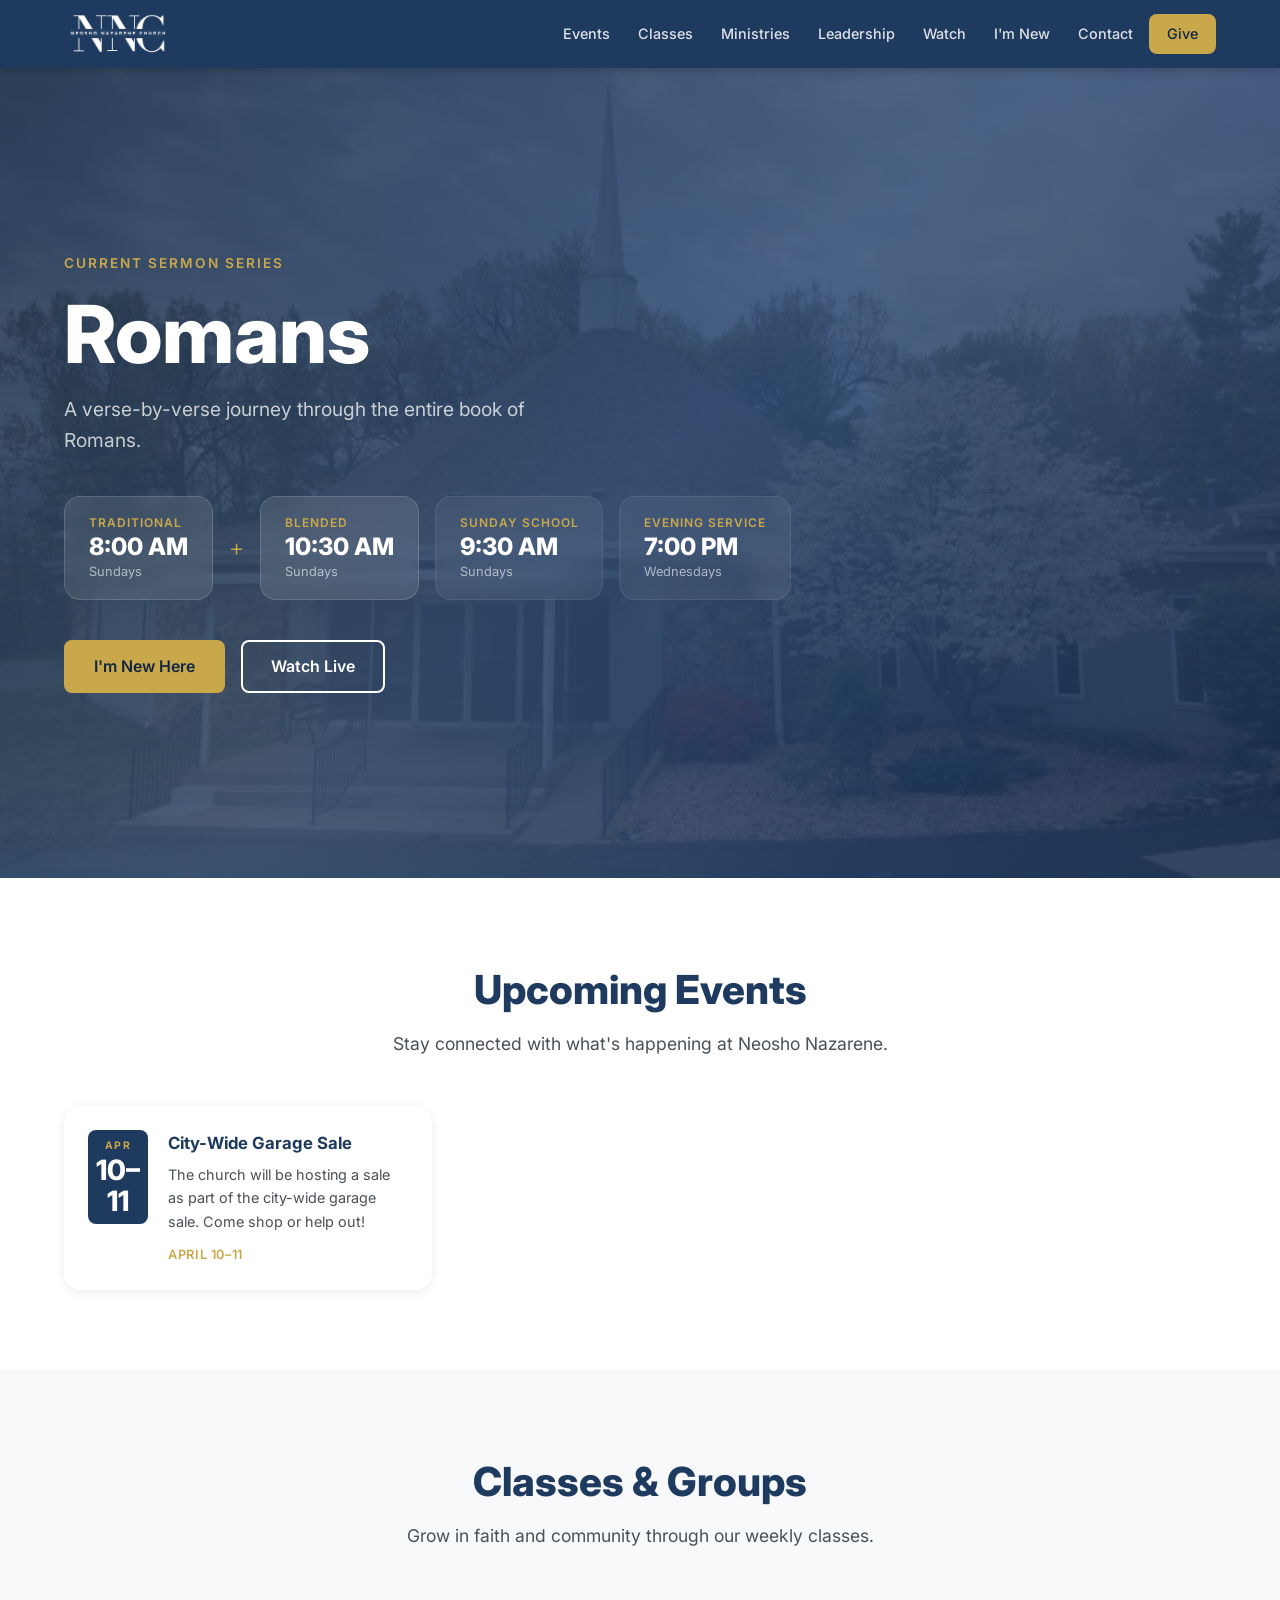
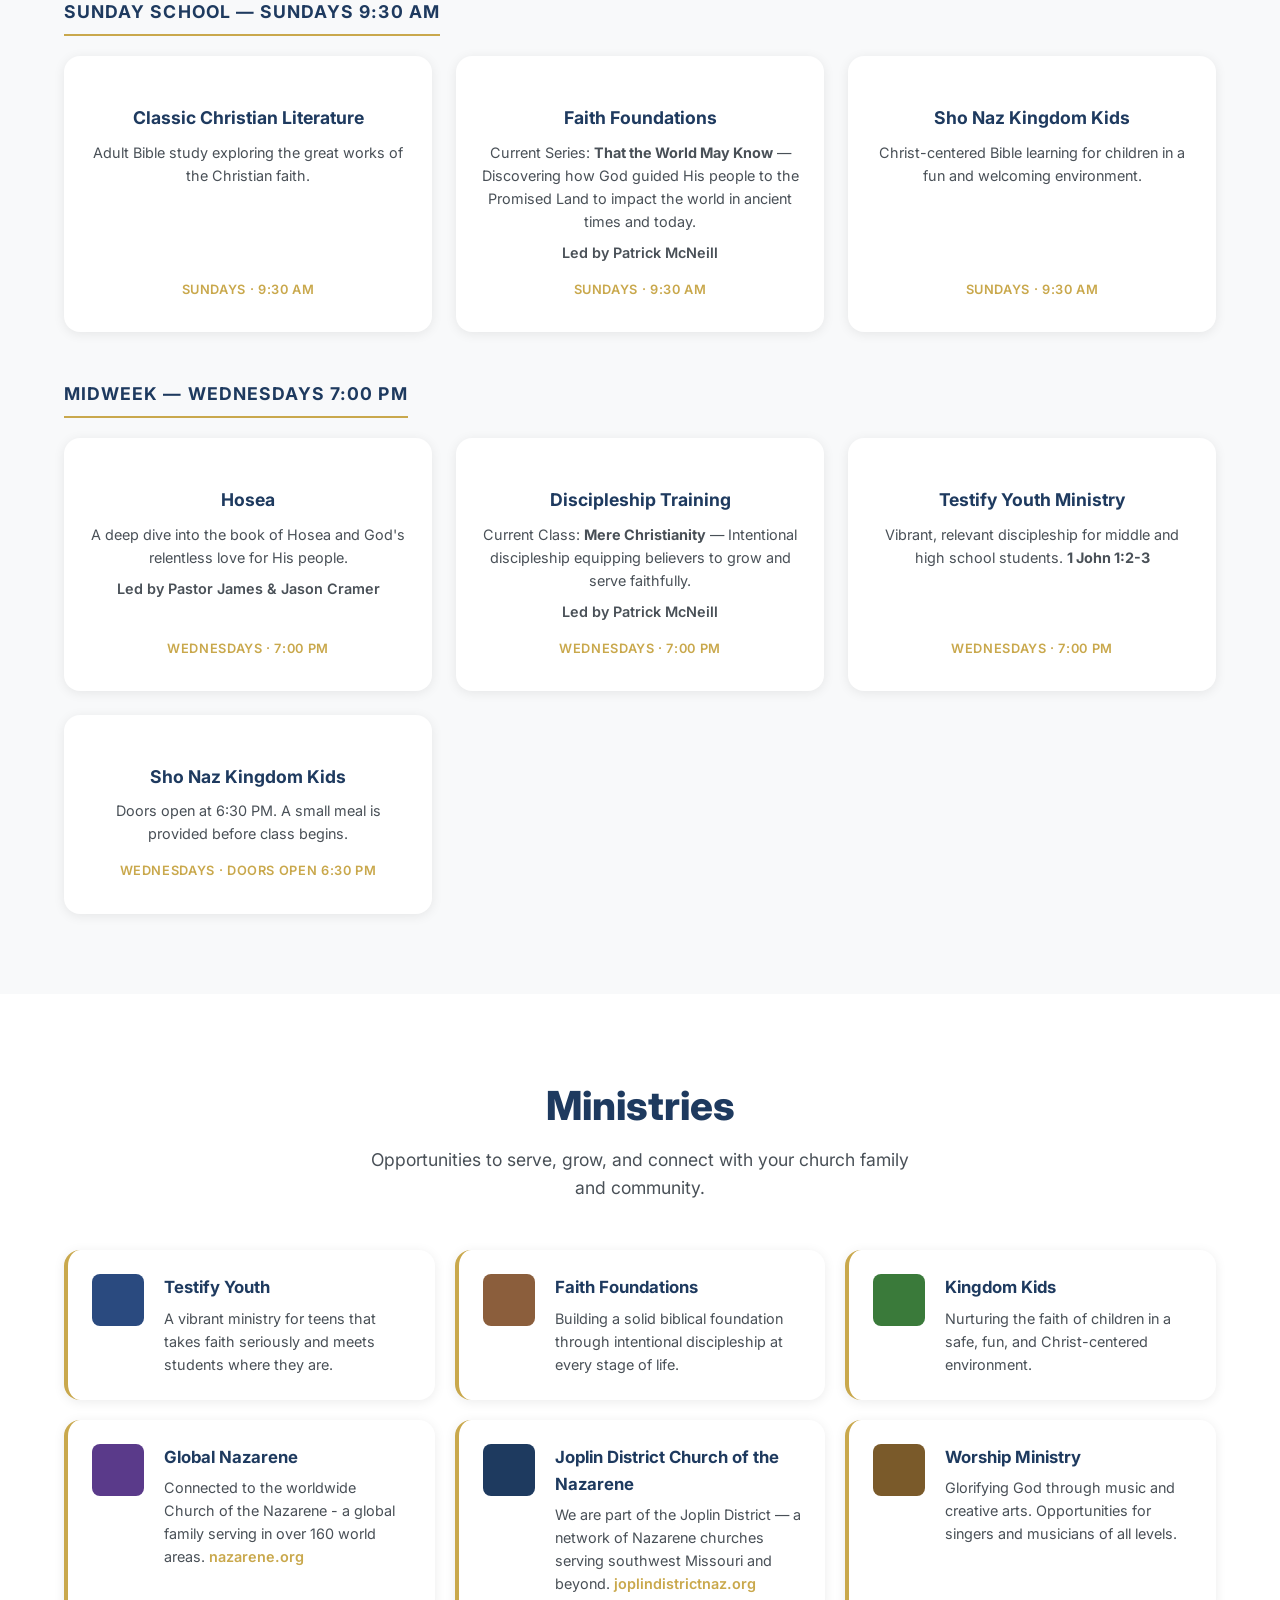
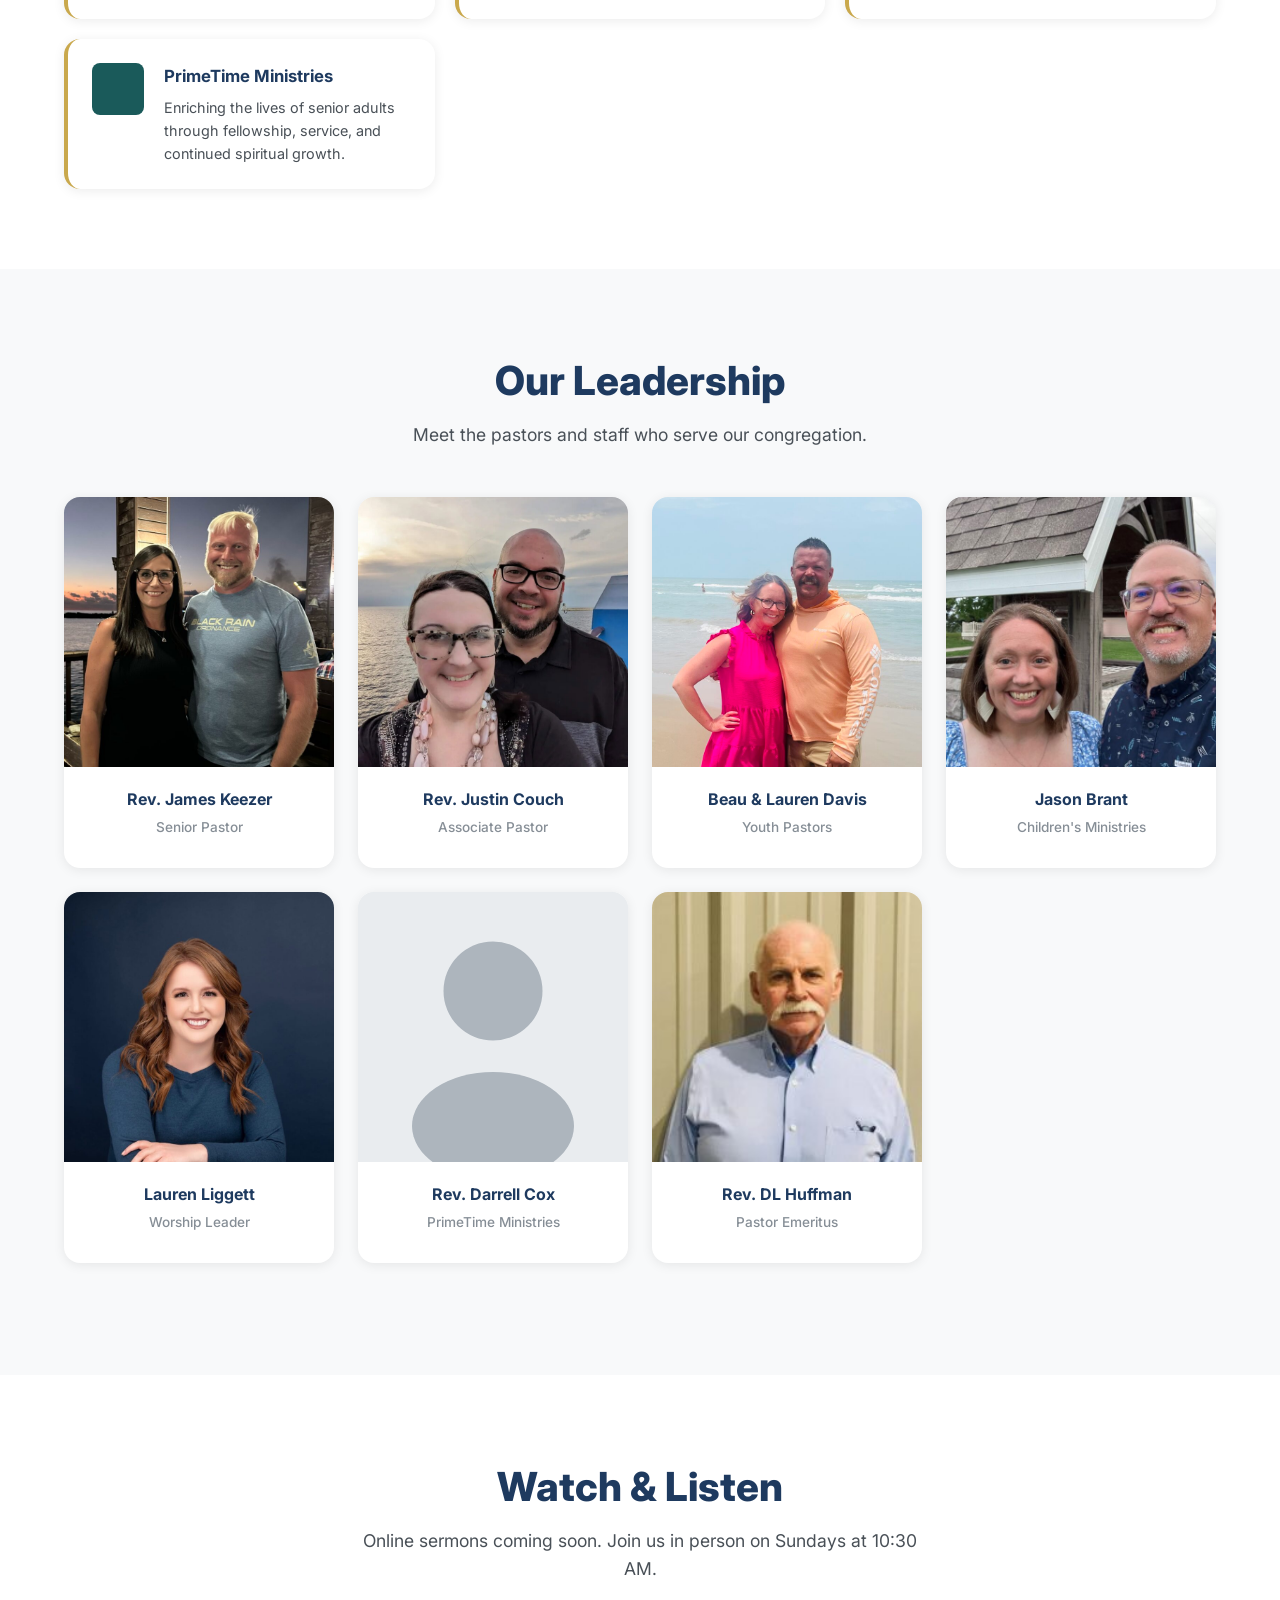
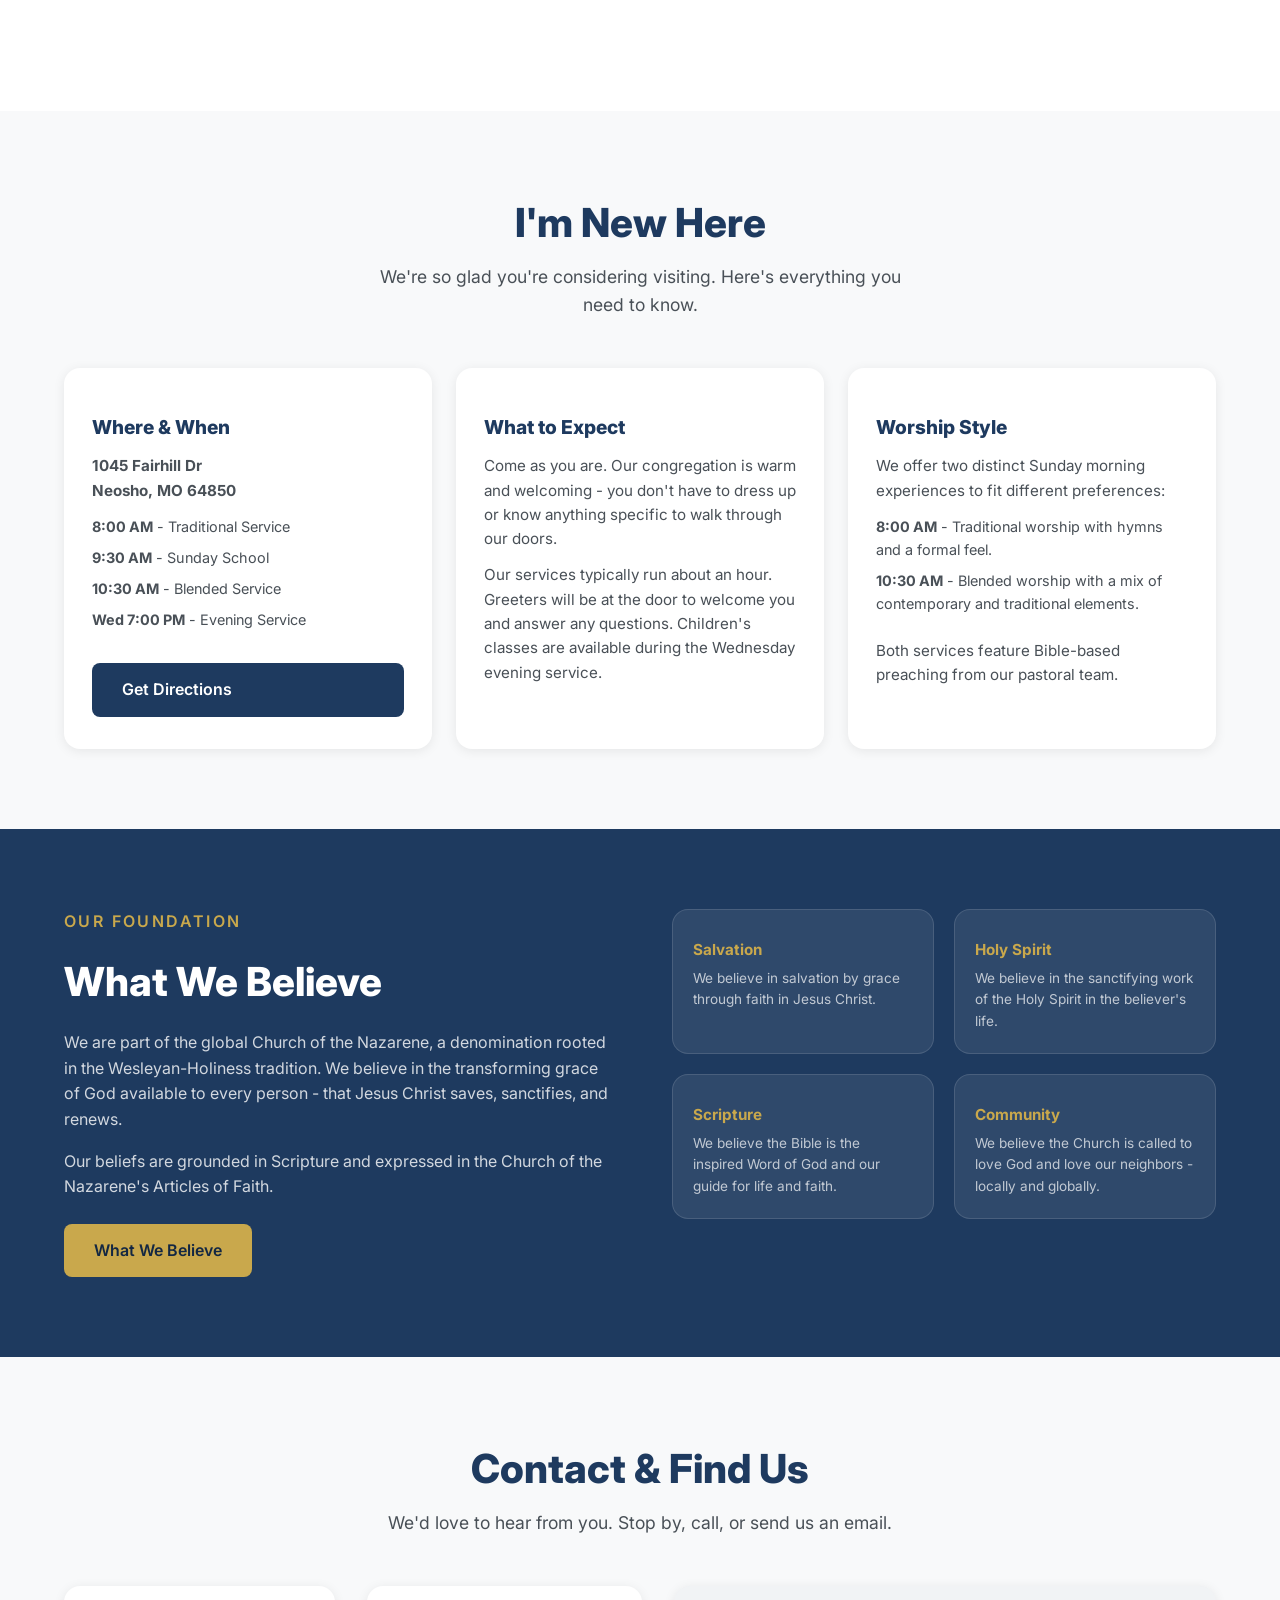
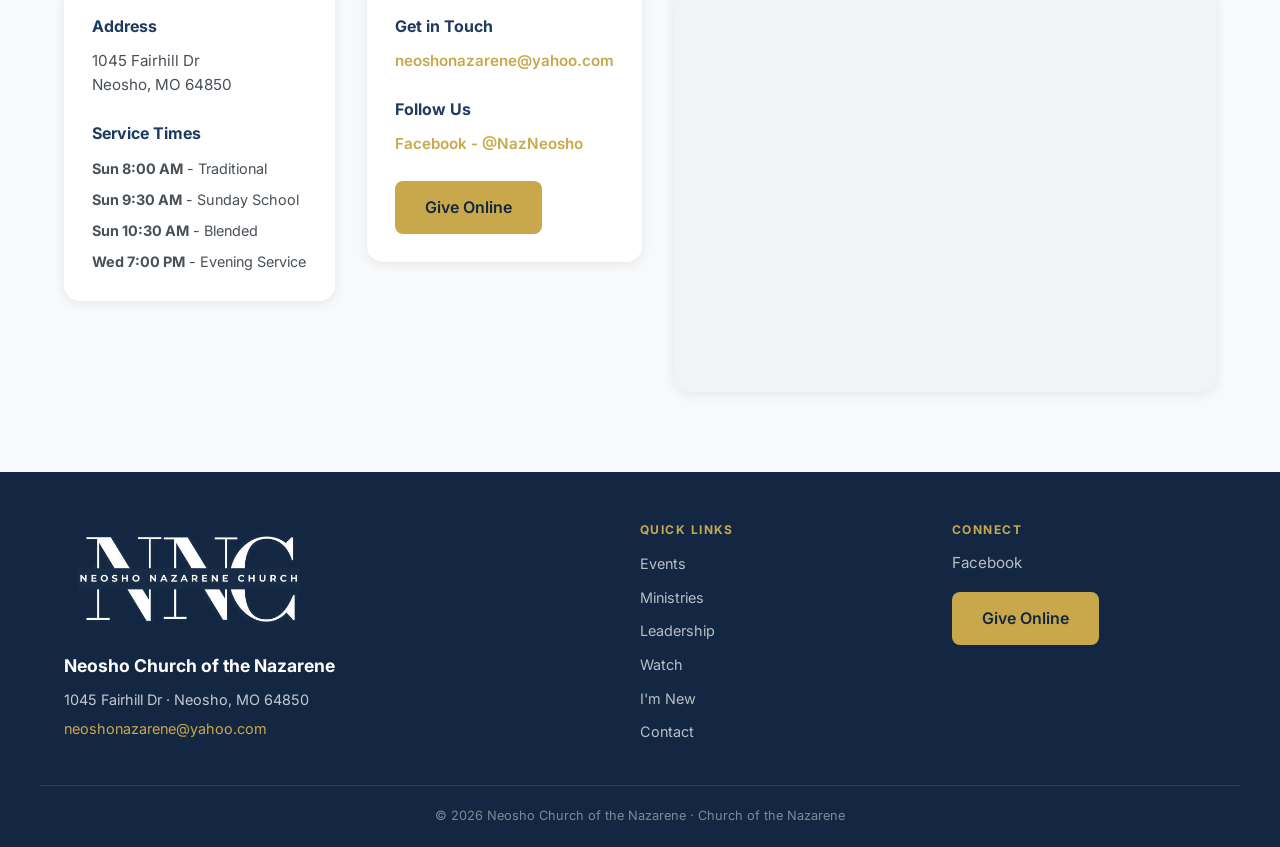
==== commit 779ac4a8: "fix: remove all remaining emojis from index.html Co-Authored-By: Claude Sonnet 4.6 <noreply@anthropi" ====
--- a/index.html
+++ b/index.html
@@ -240,27 +240,27 @@
       <div class="new-grid">
 
         <div class="new-card">
-          <div class="new-icon">📍</div>
+          <div class="new-icon"></div>
           <h3>Where &amp; When</h3>
           <p><strong>1045 Fairhill Dr<br>Neosho, MO 64850</strong></p>
           <ul class="new-times">
-            <li>☀️ <strong>8:00 AM</strong> - Traditional Service</li>
-            <li>📚 <strong>9:30 AM</strong> - Sunday School</li>
-            <li>🎵 <strong>10:30 AM</strong> - Blended Service</li>
-            <li>🌙 <strong>Wed 7:00 PM</strong> - Evening Service</li>
+            <li><strong>8:00 AM</strong> - Traditional Service</li>
+            <li><strong>9:30 AM</strong> - Sunday School</li>
+            <li><strong>10:30 AM</strong> - Blended Service</li>
+            <li><strong>Wed 7:00 PM</strong> - Evening Service</li>
           </ul>
           <a href="#contact" class="btn btn-navy" style="margin-top:1.25rem">Get Directions</a>
         </div>
 
         <div class="new-card">
-          <div class="new-icon">👋</div>
+          <div class="new-icon"></div>
           <h3>What to Expect</h3>
           <p>Come as you are. Our congregation is warm and welcoming - you don't have to dress up or know anything specific to walk through our doors.</p>
           <p>Our services typically run about an hour. Greeters will be at the door to welcome you and answer any questions. Children's classes are available during the Wednesday evening service.</p>
         </div>
 
         <div class="new-card">
-          <div class="new-icon">🎶</div>
+          <div class="new-icon"></div>
           <h3>Worship Style</h3>
           <p>We offer two distinct Sunday morning experiences to fit different preferences:</p>
           <ul class="new-times">
@@ -291,22 +291,22 @@
         </div>
         <div class="believe-pillars">
           <div class="pillar">
-            <span class="pillar-icon">✝️</span>
+            <span class="pillar-icon"></span>
             <h4>Salvation</h4>
             <p>We believe in salvation by grace through faith in Jesus Christ.</p>
           </div>
           <div class="pillar">
-            <span class="pillar-icon">🕊️</span>
+            <span class="pillar-icon"></span>
             <h4>Holy Spirit</h4>
             <p>We believe in the sanctifying work of the Holy Spirit in the believer's life.</p>
           </div>
           <div class="pillar">
-            <span class="pillar-icon">📖</span>
+            <span class="pillar-icon"></span>
             <h4>Scripture</h4>
             <p>We believe the Bible is the inspired Word of God and our guide for life and faith.</p>
           </div>
           <div class="pillar">
-            <span class="pillar-icon">🌍</span>
+            <span class="pillar-icon"></span>
             <h4>Community</h4>
             <p>We believe the Church is called to love God and love our neighbors - locally and globally.</p>
           </div>
@@ -325,9 +325,9 @@
       <div class="contact-grid">
 
         <div class="contact-block">
-          <h3>📍 Address</h3>
+          <h3>Address</h3>
           <p>1045 Fairhill Dr<br>Neosho, MO 64850</p>
-          <h3 style="margin-top:1.5rem">🕐 Service Times</h3>
+          <h3 style="margin-top:1.5rem">Service Times</h3>
           <ul class="new-times">
             <li><strong>Sun 8:00 AM</strong> - Traditional</li>
             <li><strong>Sun 9:30 AM</strong> - Sunday School</li>
@@ -337,13 +337,13 @@
         </div>
 
         <div class="contact-block">
-          <h3>✉️ Get in Touch</h3>
+          <h3>Get in Touch</h3>
           <p>
             <a href="mailto:neoshonazarene@yahoo.com" class="contact-link">neoshonazarene@yahoo.com</a>
           </p>
           <!-- Add phone once confirmed: -->
           <!-- <p><a href="tel:+1XXXXXXXXXX" class="contact-link">(XXX) XXX-XXXX</a></p> -->
-          <h3 style="margin-top:1.5rem">📱 Follow Us</h3>
+          <h3 style="margin-top:1.5rem">Follow Us</h3>
           <a href="https://www.facebook.com/NazNeosho" target="_blank" class="contact-link">
             Facebook - @NazNeosho
           </a>
@@ -391,7 +391,7 @@
       <div class="footer-social">
         <p class="footer-col-title">Connect</p>
         <a href="https://www.facebook.com/NazNeosho" target="_blank" class="footer-social-link">
-          📘 Facebook
+          Facebook
         </a>
         <a href="https://neoshonaz.churchcenter.com/giving" target="_blank" class="btn btn-primary" style="margin-top:1rem;display:inline-block">
           Give Online
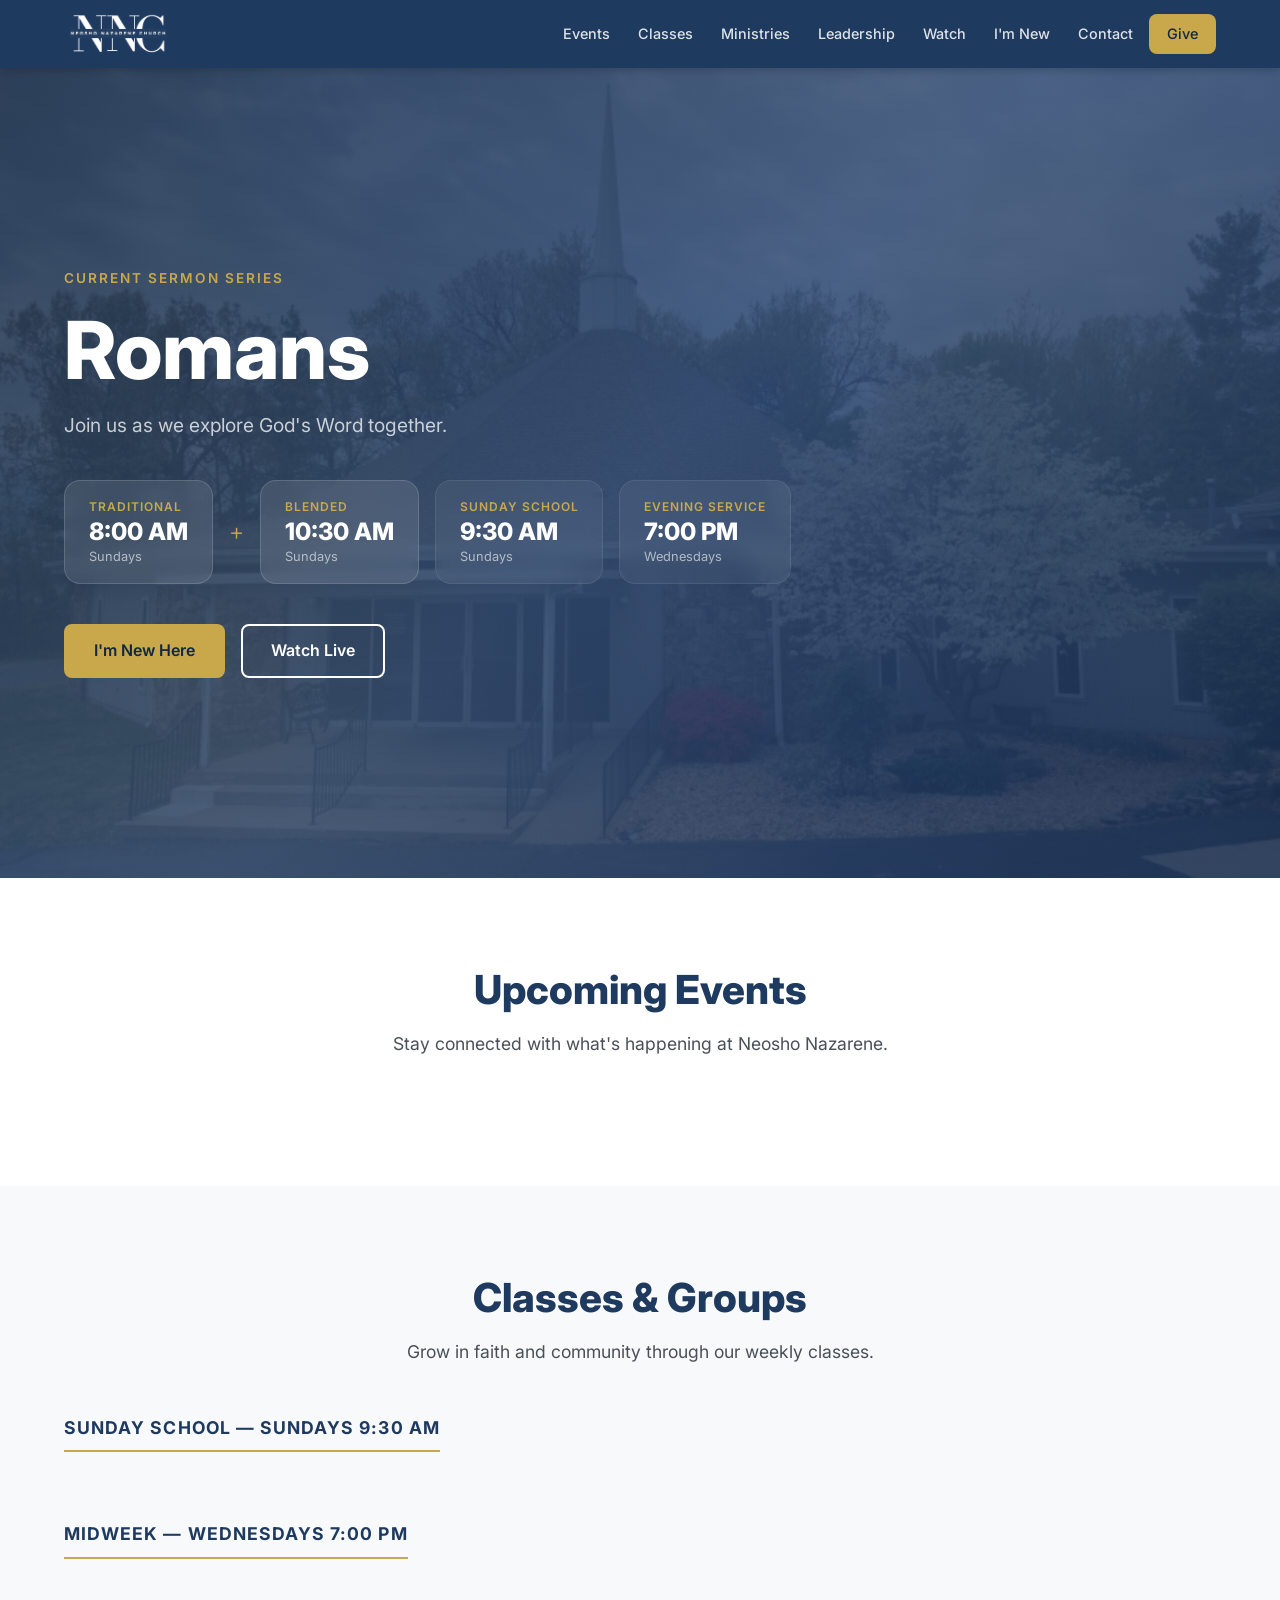
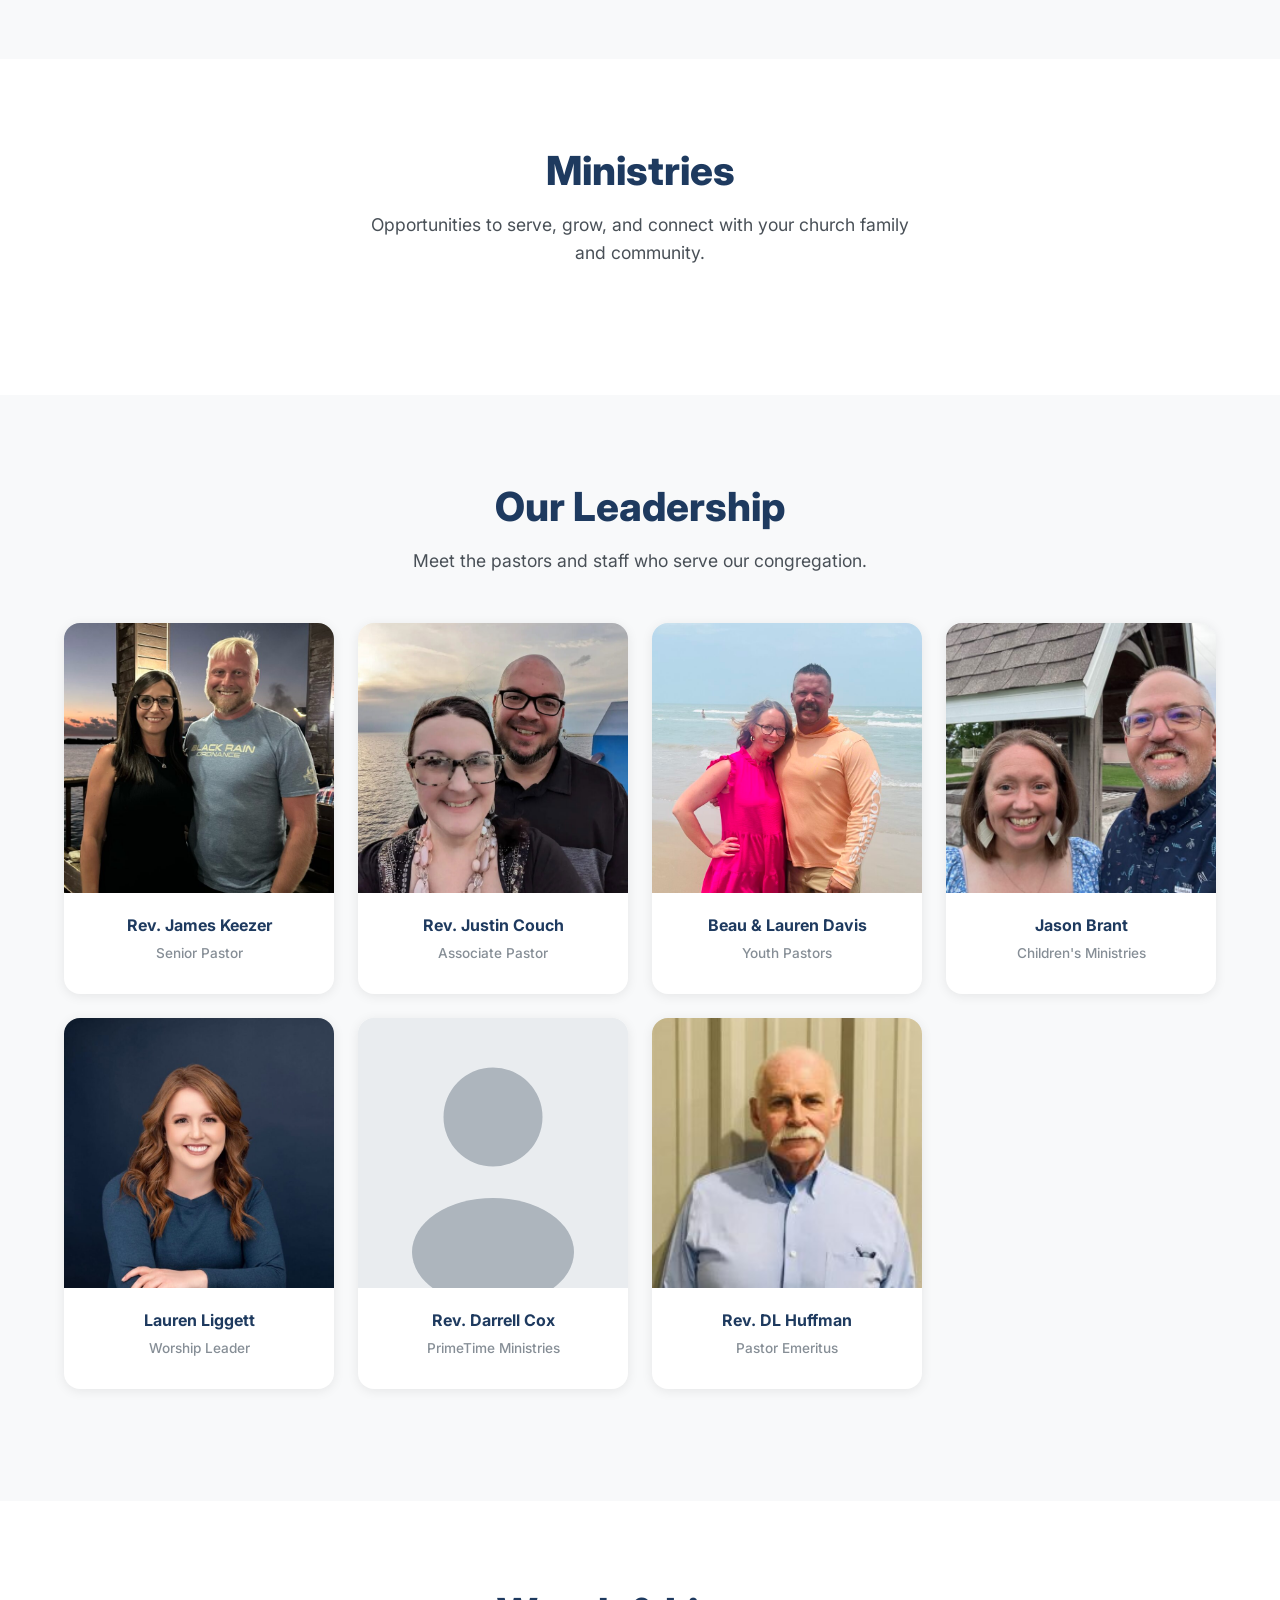
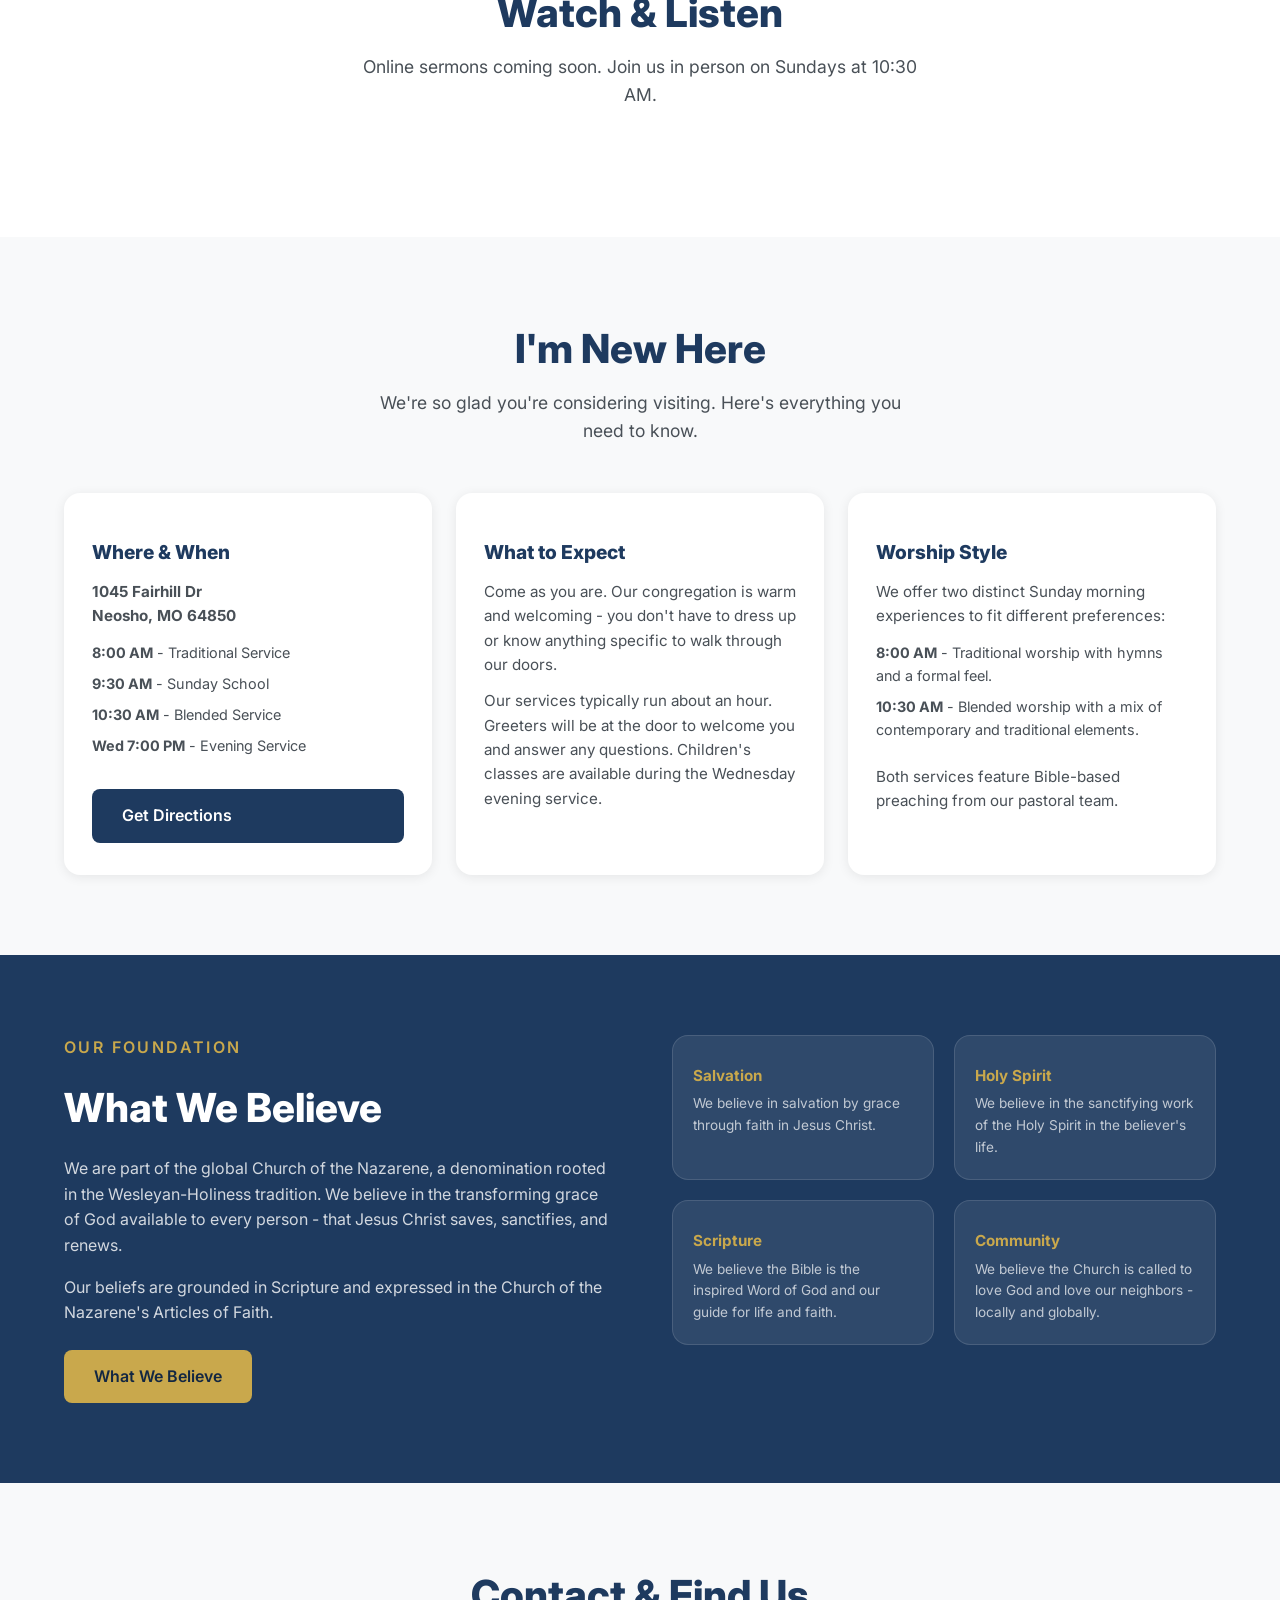
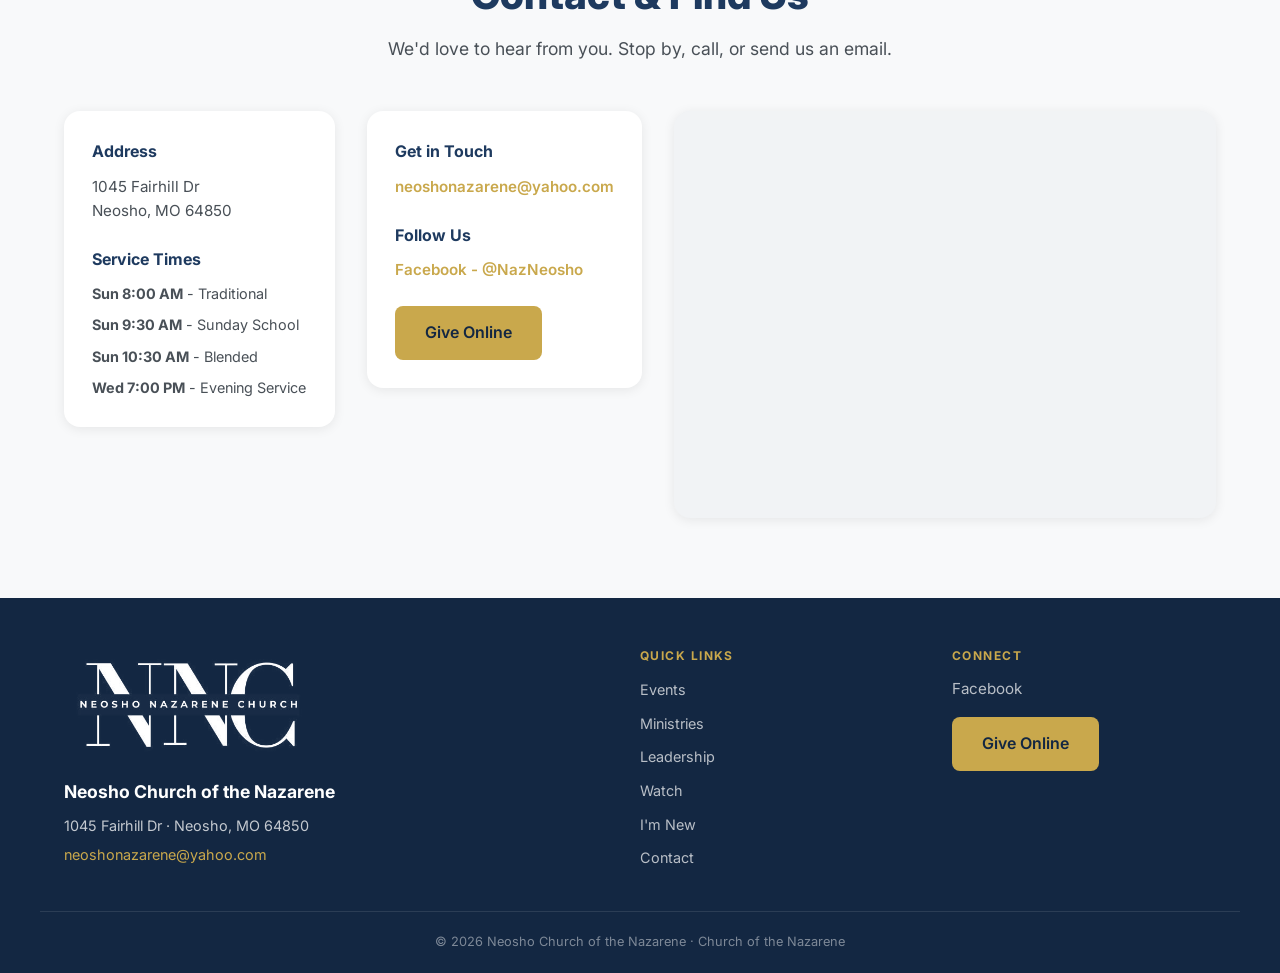
==== commit 60461c1a: "feat: add Netlify Identity widget for CMS login redirect" ====
--- a/index.html
+++ b/index.html
@@ -404,5 +404,18 @@
   </footer>
 
   <script src="js/main.js"></script>
+
+  <script src="https://identity.netlify.com/v1/netlify-identity-widget.js"></script>
+  <script>
+    if (window.netlifyIdentity) {
+      window.netlifyIdentity.on('init', function(user) {
+        if (!user) {
+          window.netlifyIdentity.on('login', function() {
+            document.location.href = '/admin/';
+          });
+        }
+      });
+    }
+  </script>
 </body>
 </html>
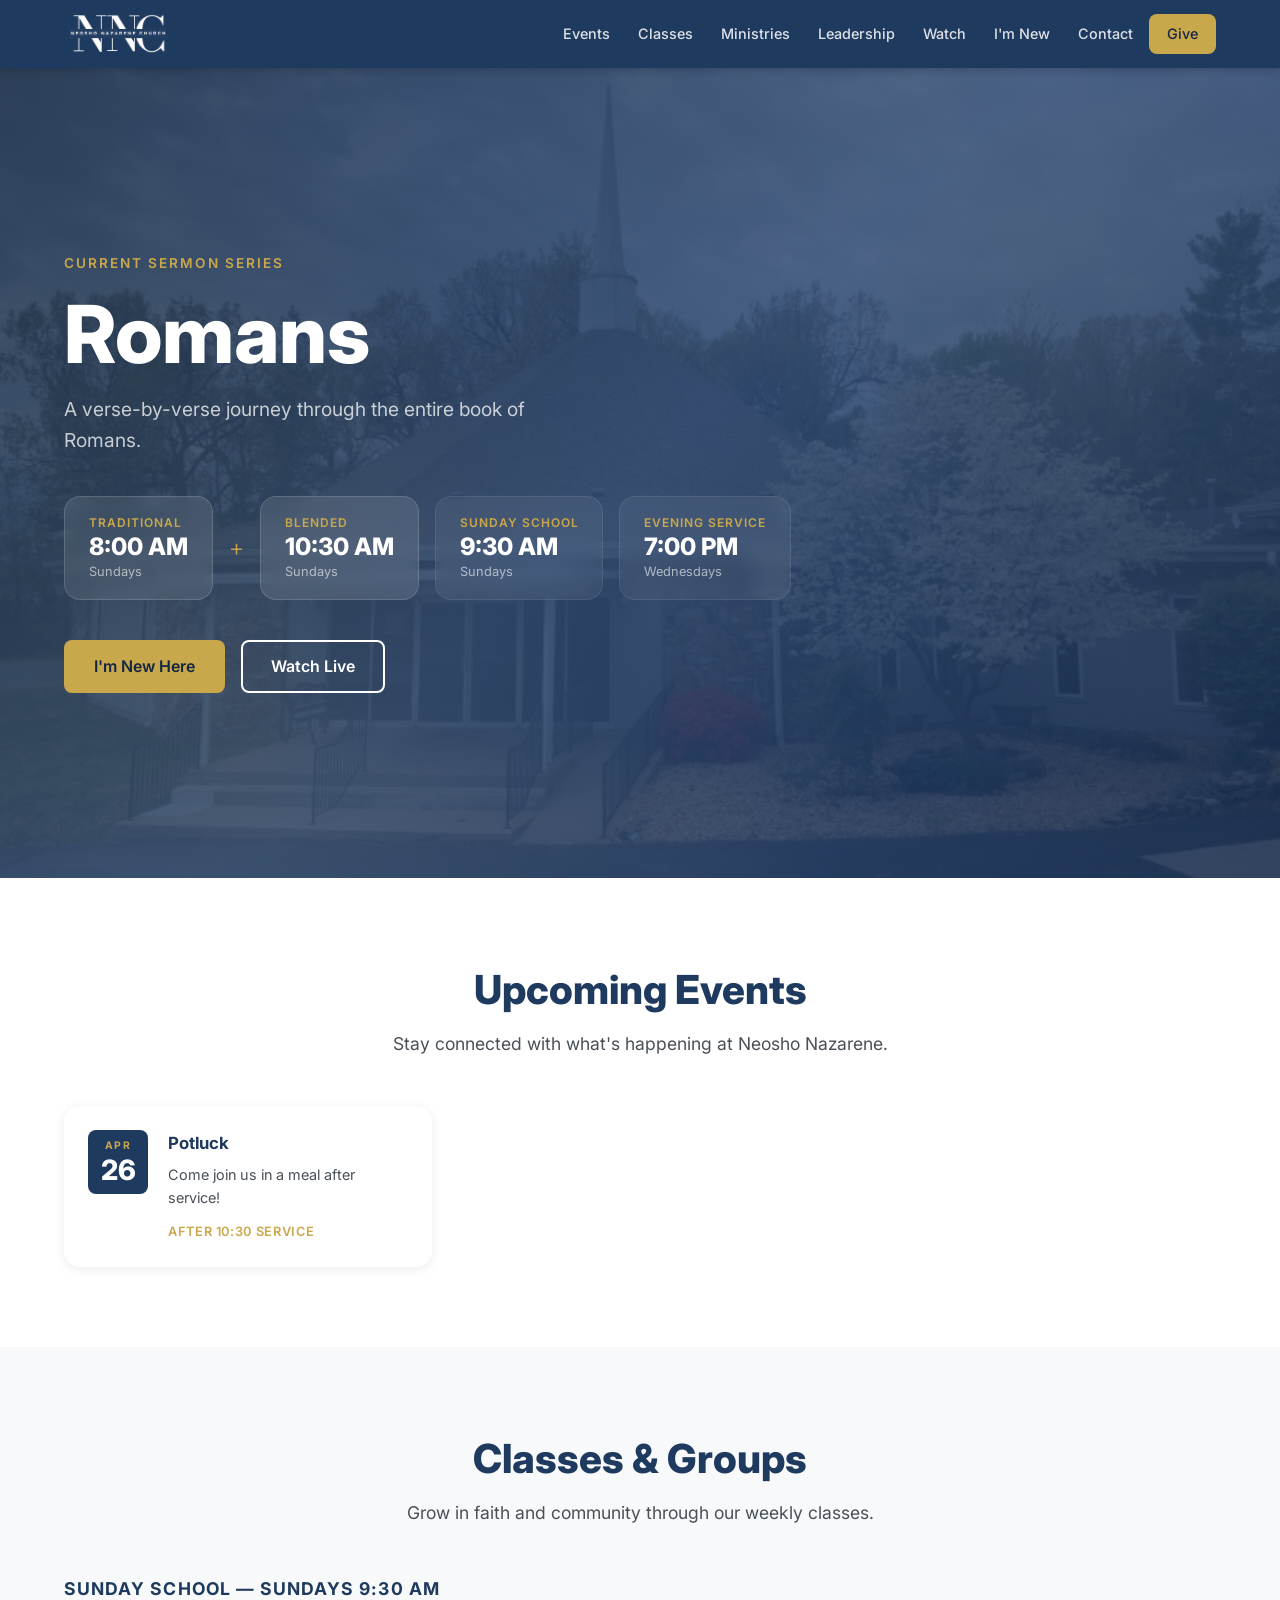
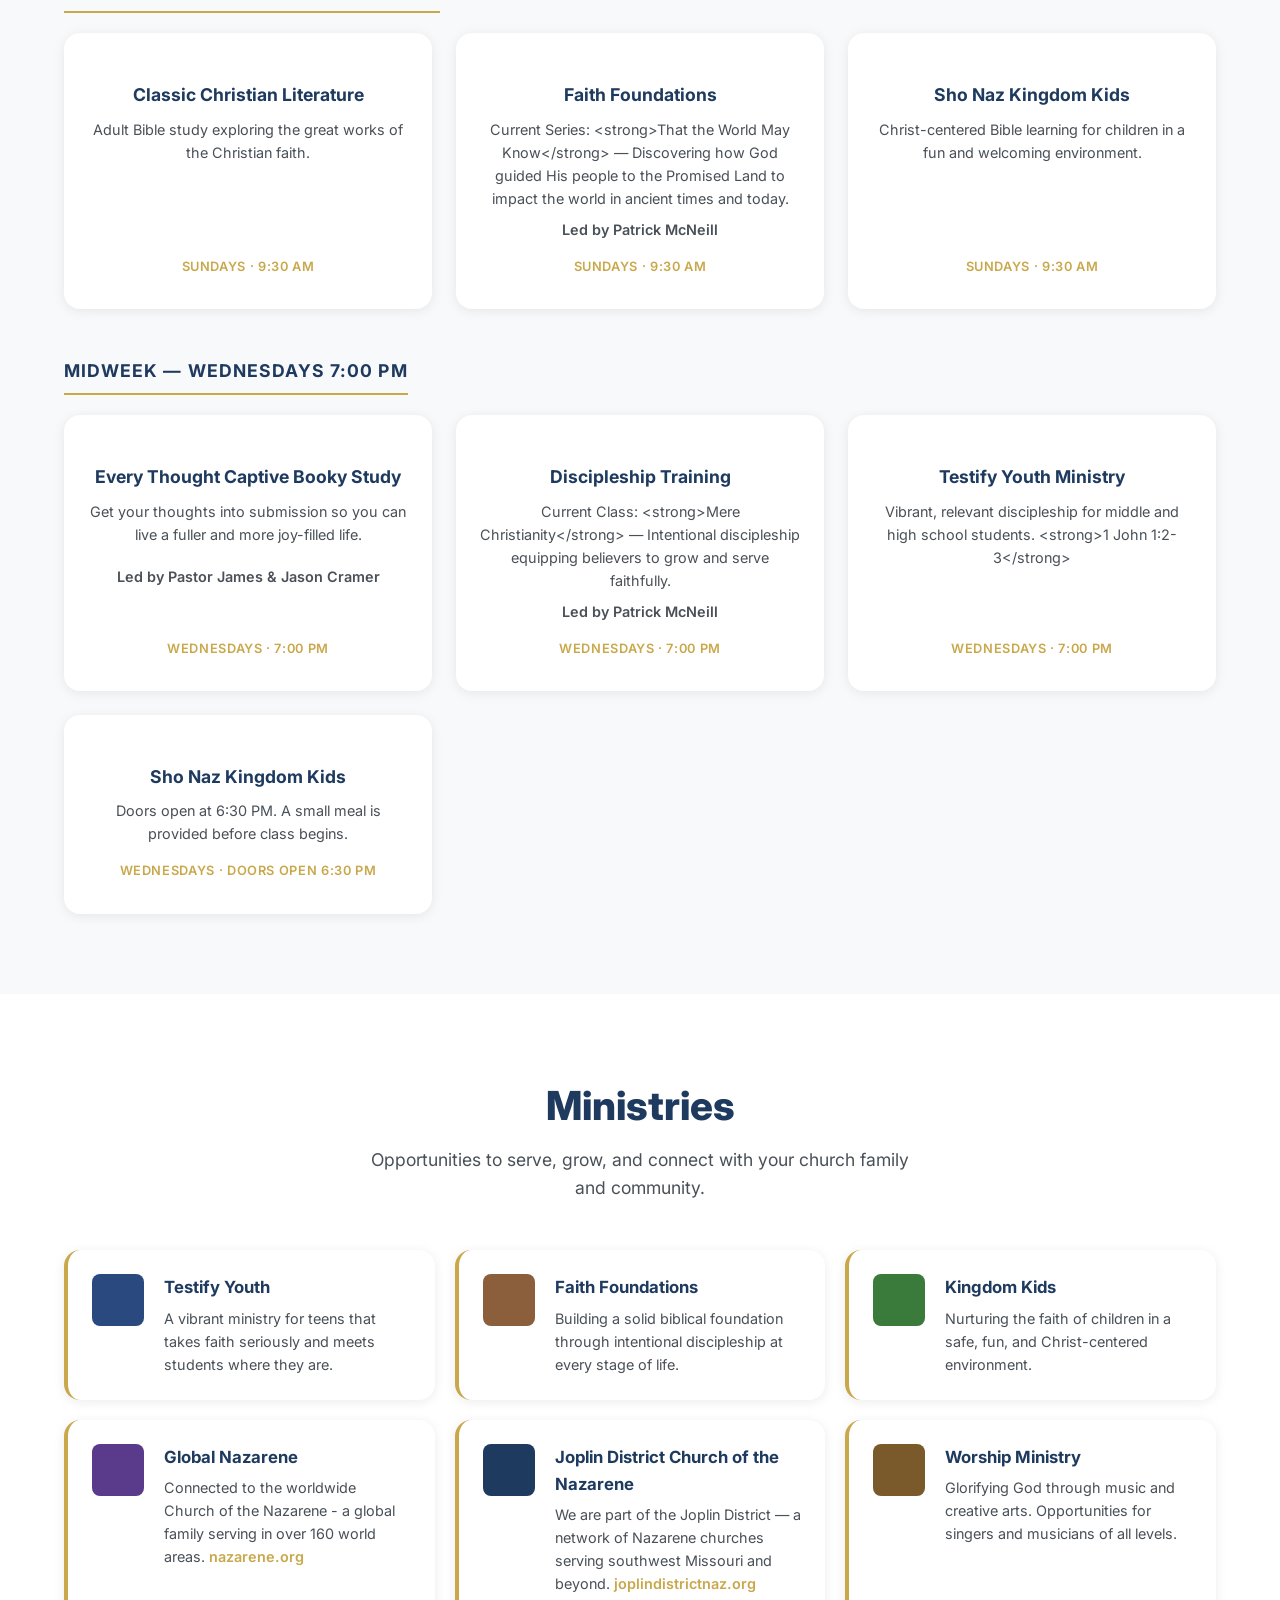
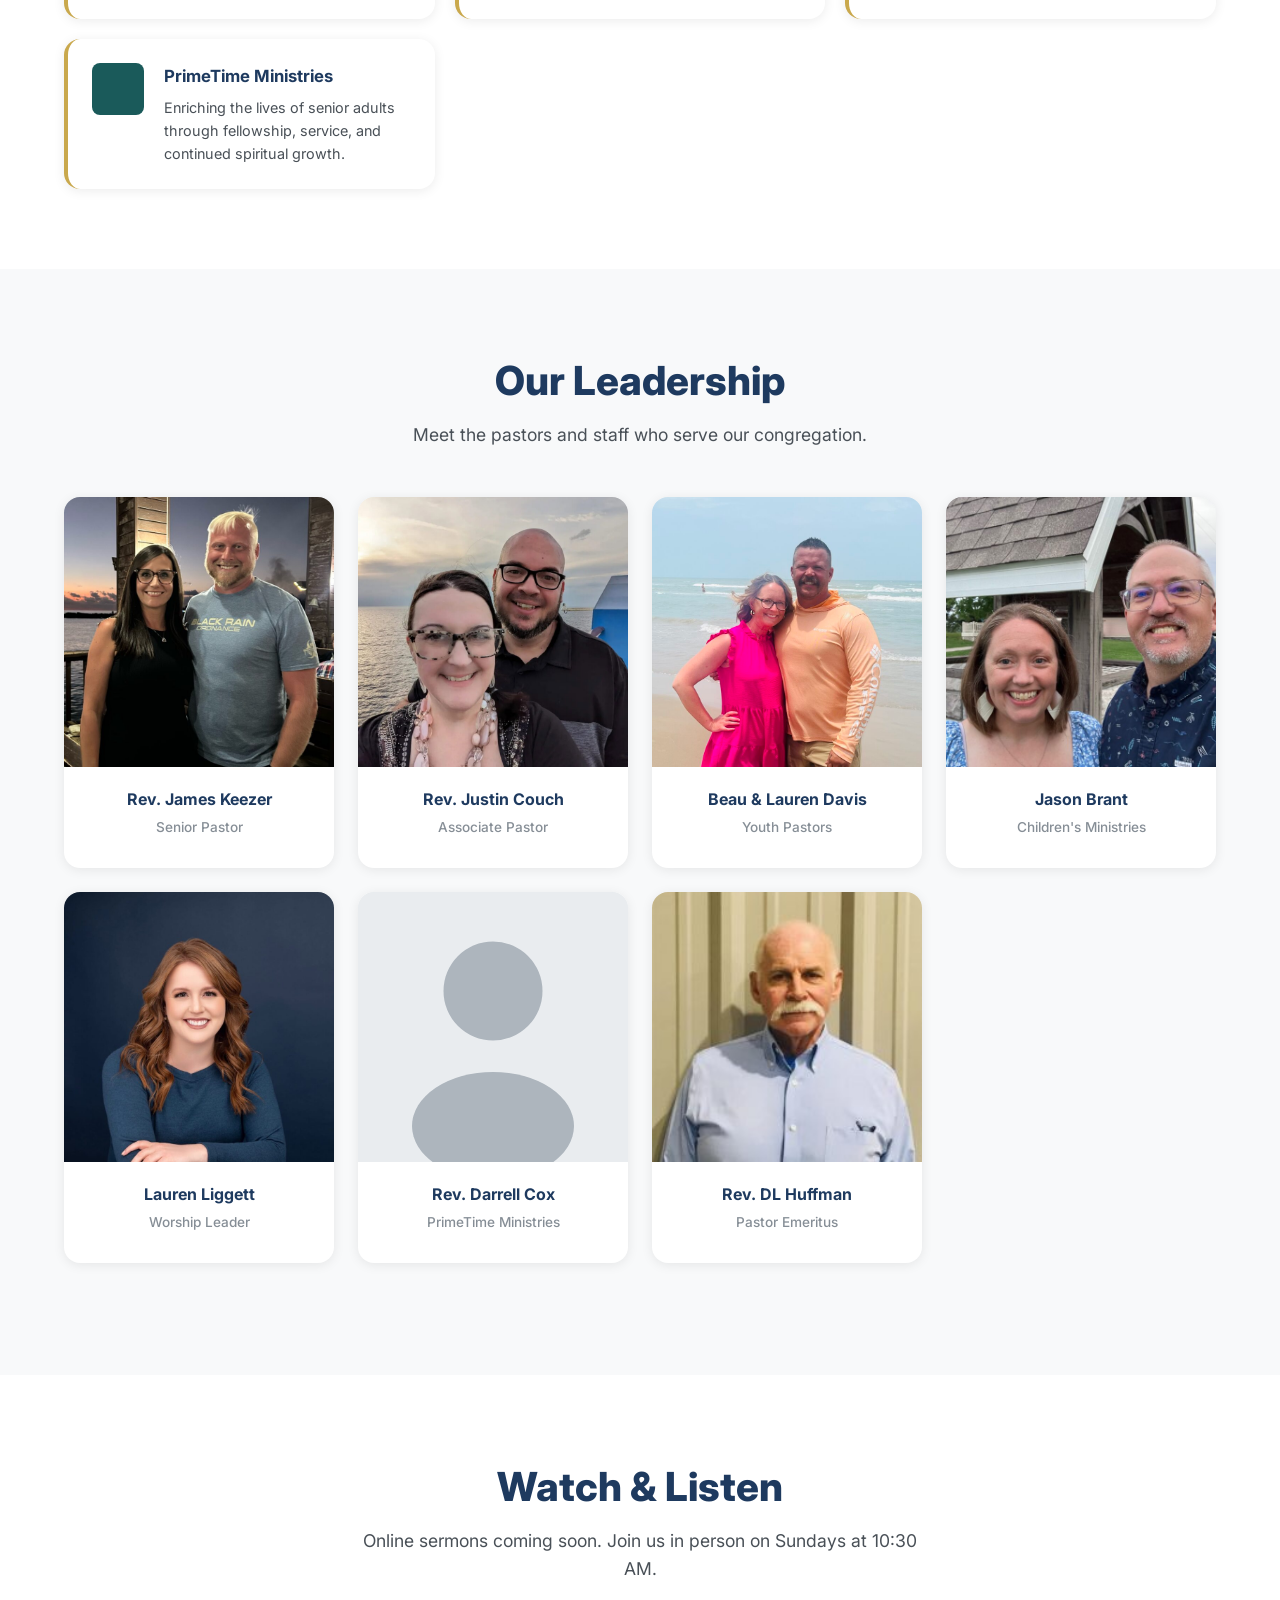
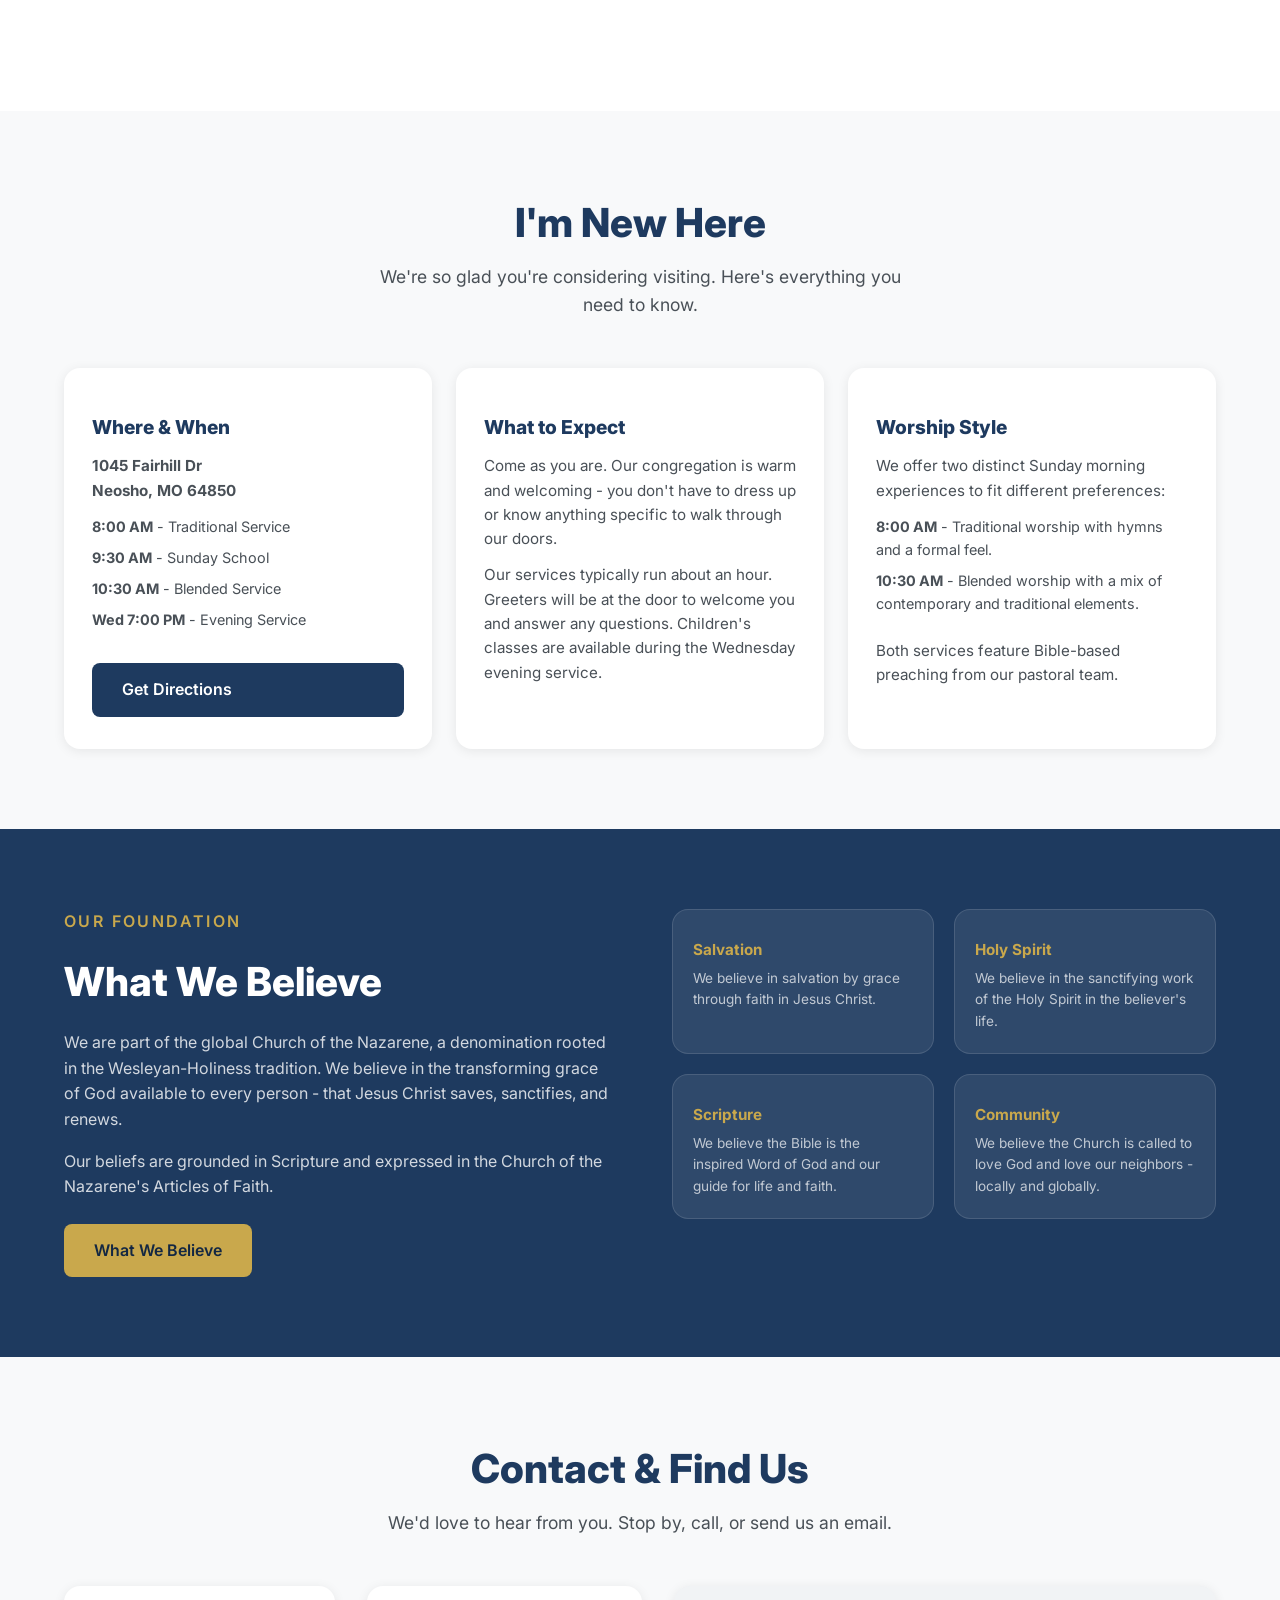
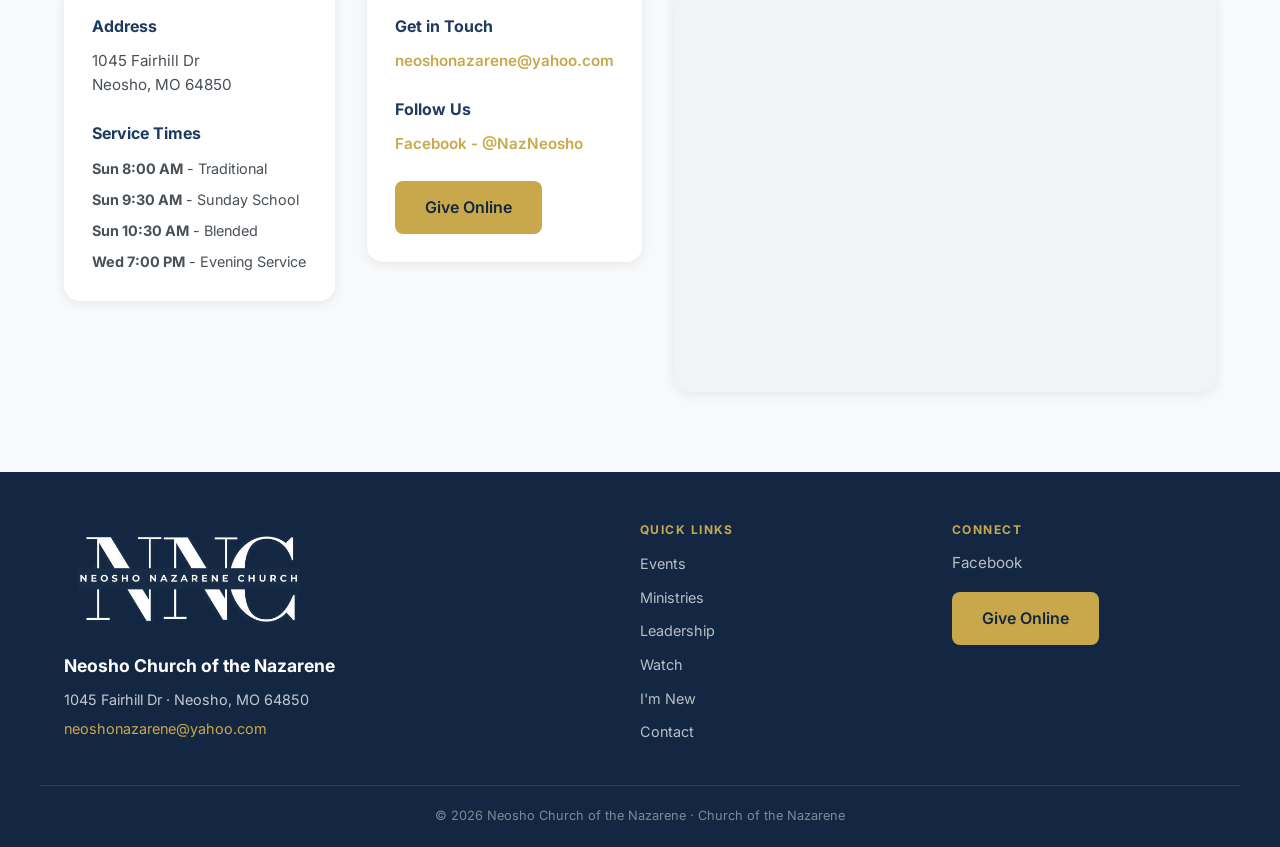
==== commit 2ab5ebd3: "security: harden XSS escaping, pin Decap CDN, lazy-load identity widget - Pipe all CMS-authored fiel" ====
--- a/index.html
+++ b/index.html
@@ -405,16 +405,24 @@
 
   <script src="js/main.js"></script>
 
-  <script src="https://identity.netlify.com/v1/netlify-identity-widget.js"></script>
   <script>
-    if (window.netlifyIdentity) {
-      window.netlifyIdentity.on('init', function(user) {
-        if (!user) {
-          window.netlifyIdentity.on('login', function() {
-            document.location.href = '/admin/';
+    // Only load the Netlify Identity widget when an invite/recovery token is present.
+    // This avoids loading ~60KB of JS for every regular visitor.
+    if (window.location.hash && /invite_token=|recovery_token=|confirmation_token=/.test(window.location.hash)) {
+      var s = document.createElement('script');
+      s.src = 'https://identity.netlify.com/v1/netlify-identity-widget.js';
+      s.onload = function() {
+        if (window.netlifyIdentity) {
+          window.netlifyIdentity.on('init', function(user) {
+            if (!user) {
+              window.netlifyIdentity.on('login', function() {
+                document.location.href = '/admin/';
+              });
+            }
           });
         }
-      });
+      };
+      document.head.appendChild(s);
     }
   </script>
 </body>
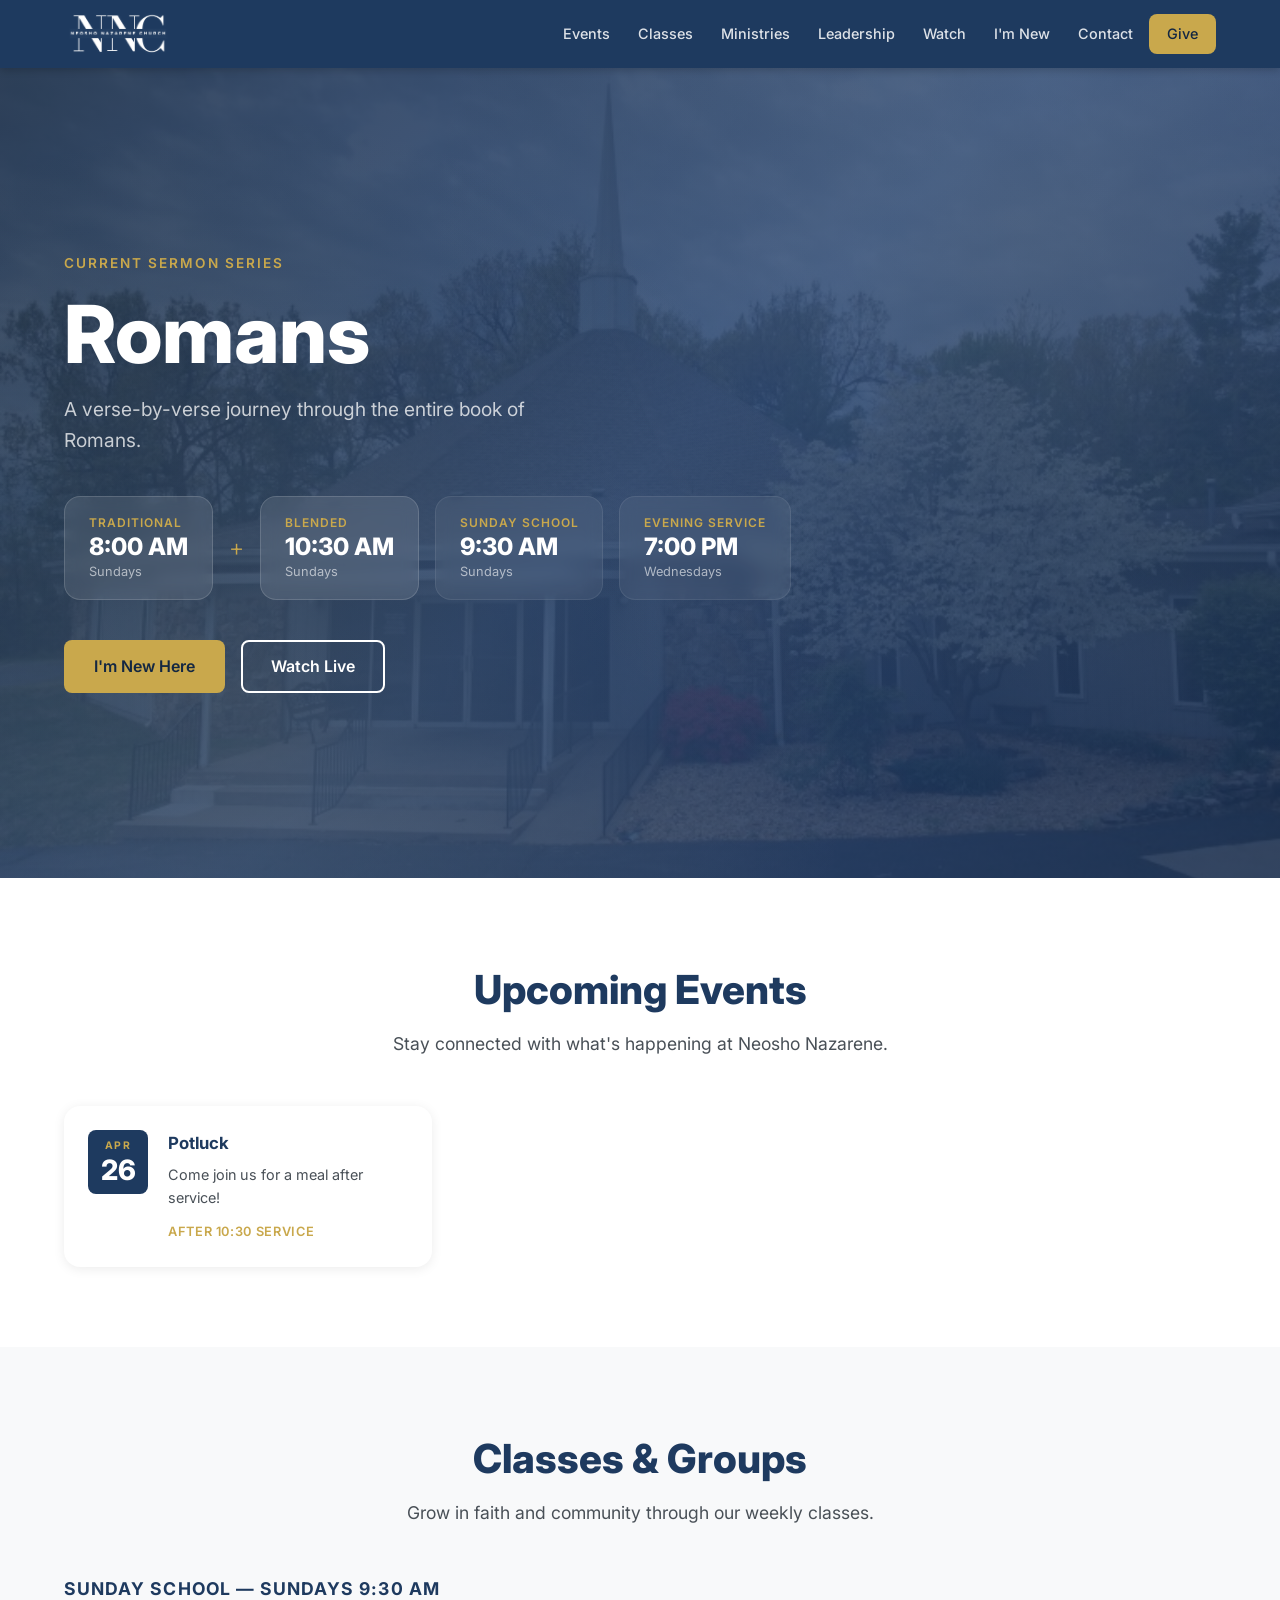
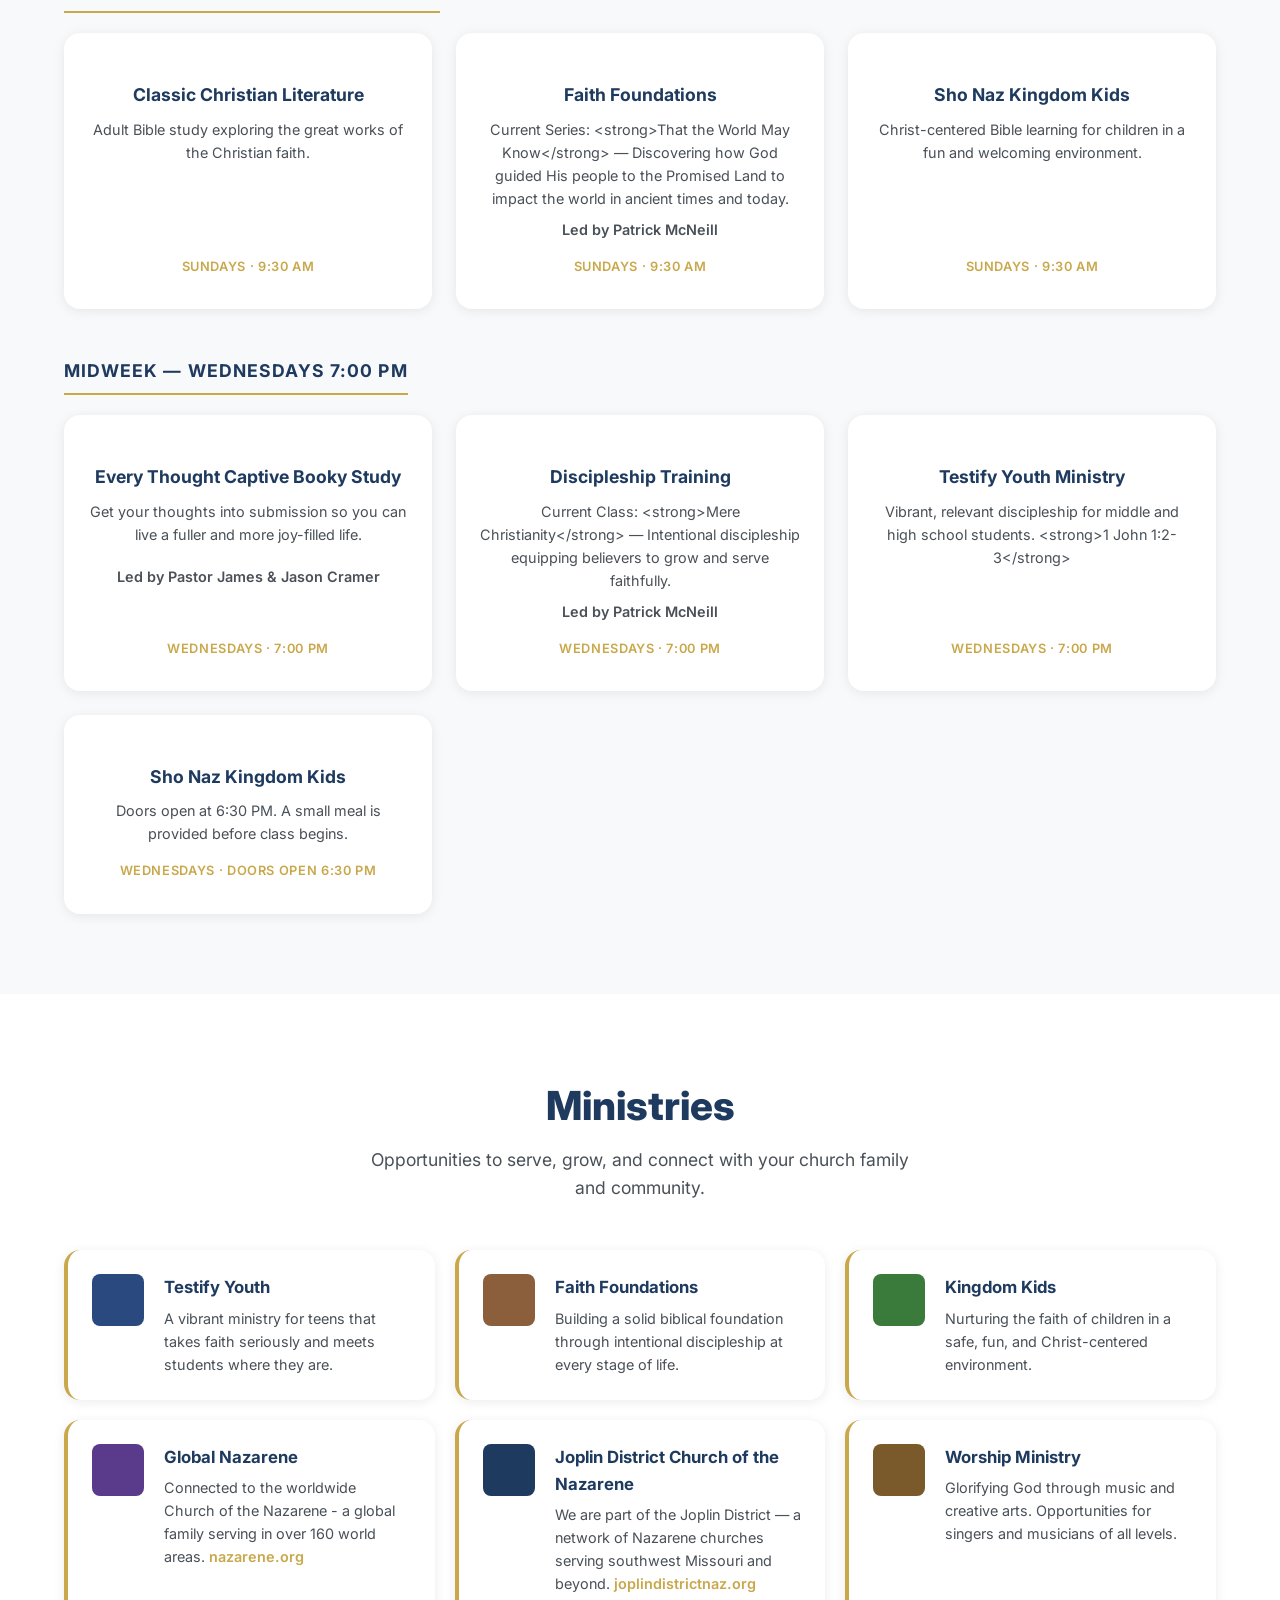
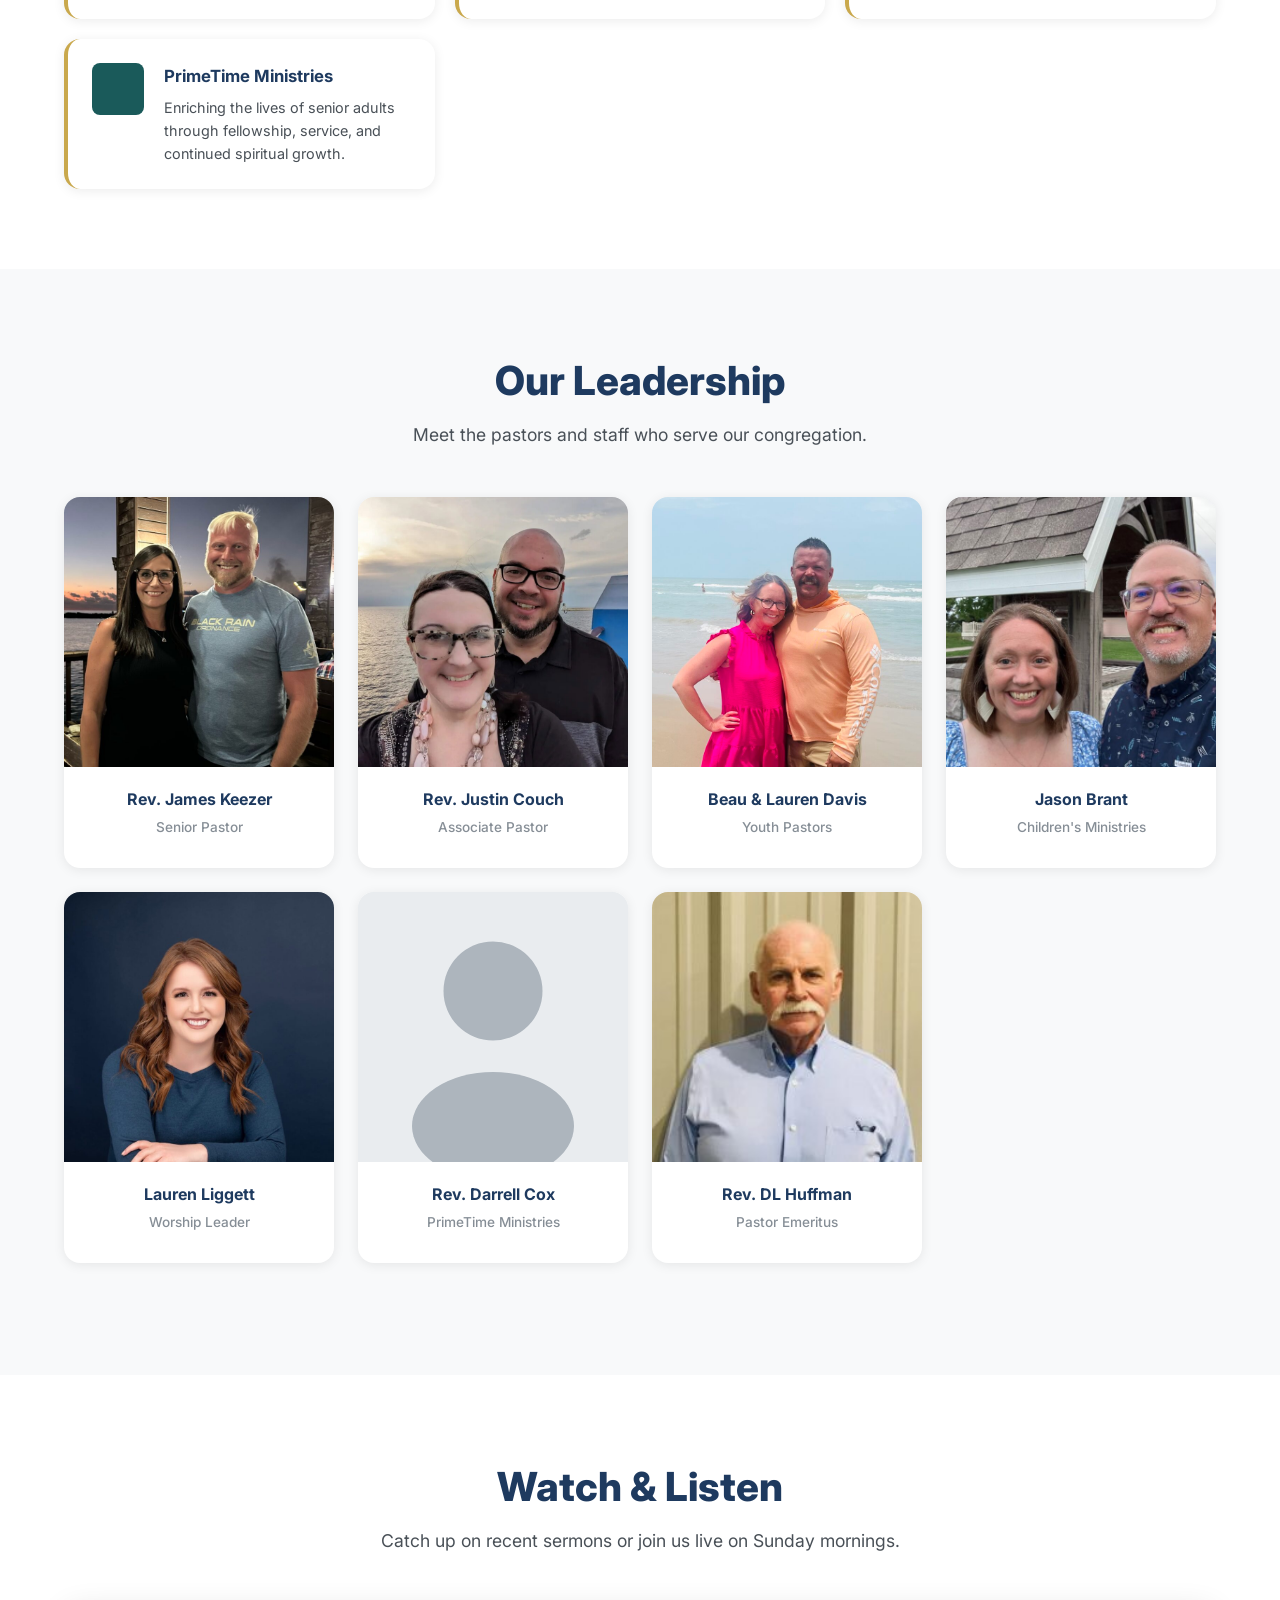
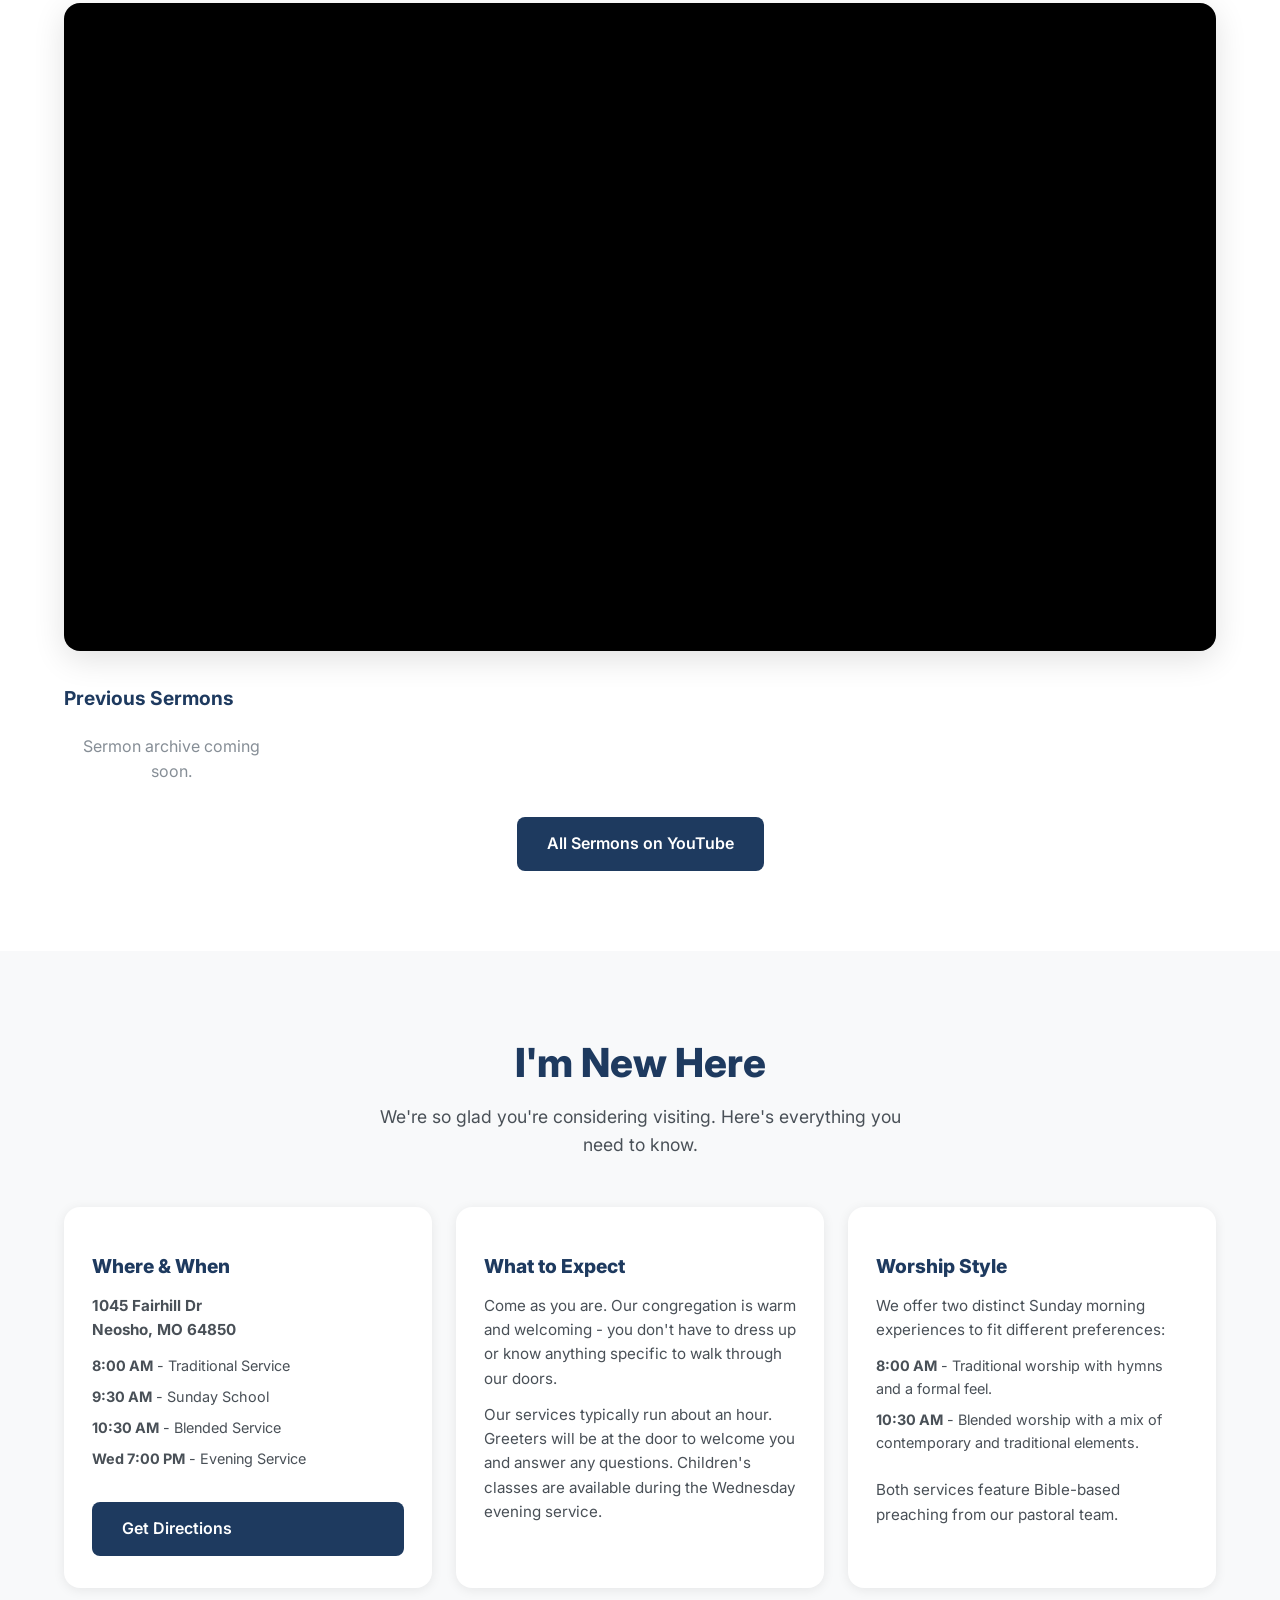
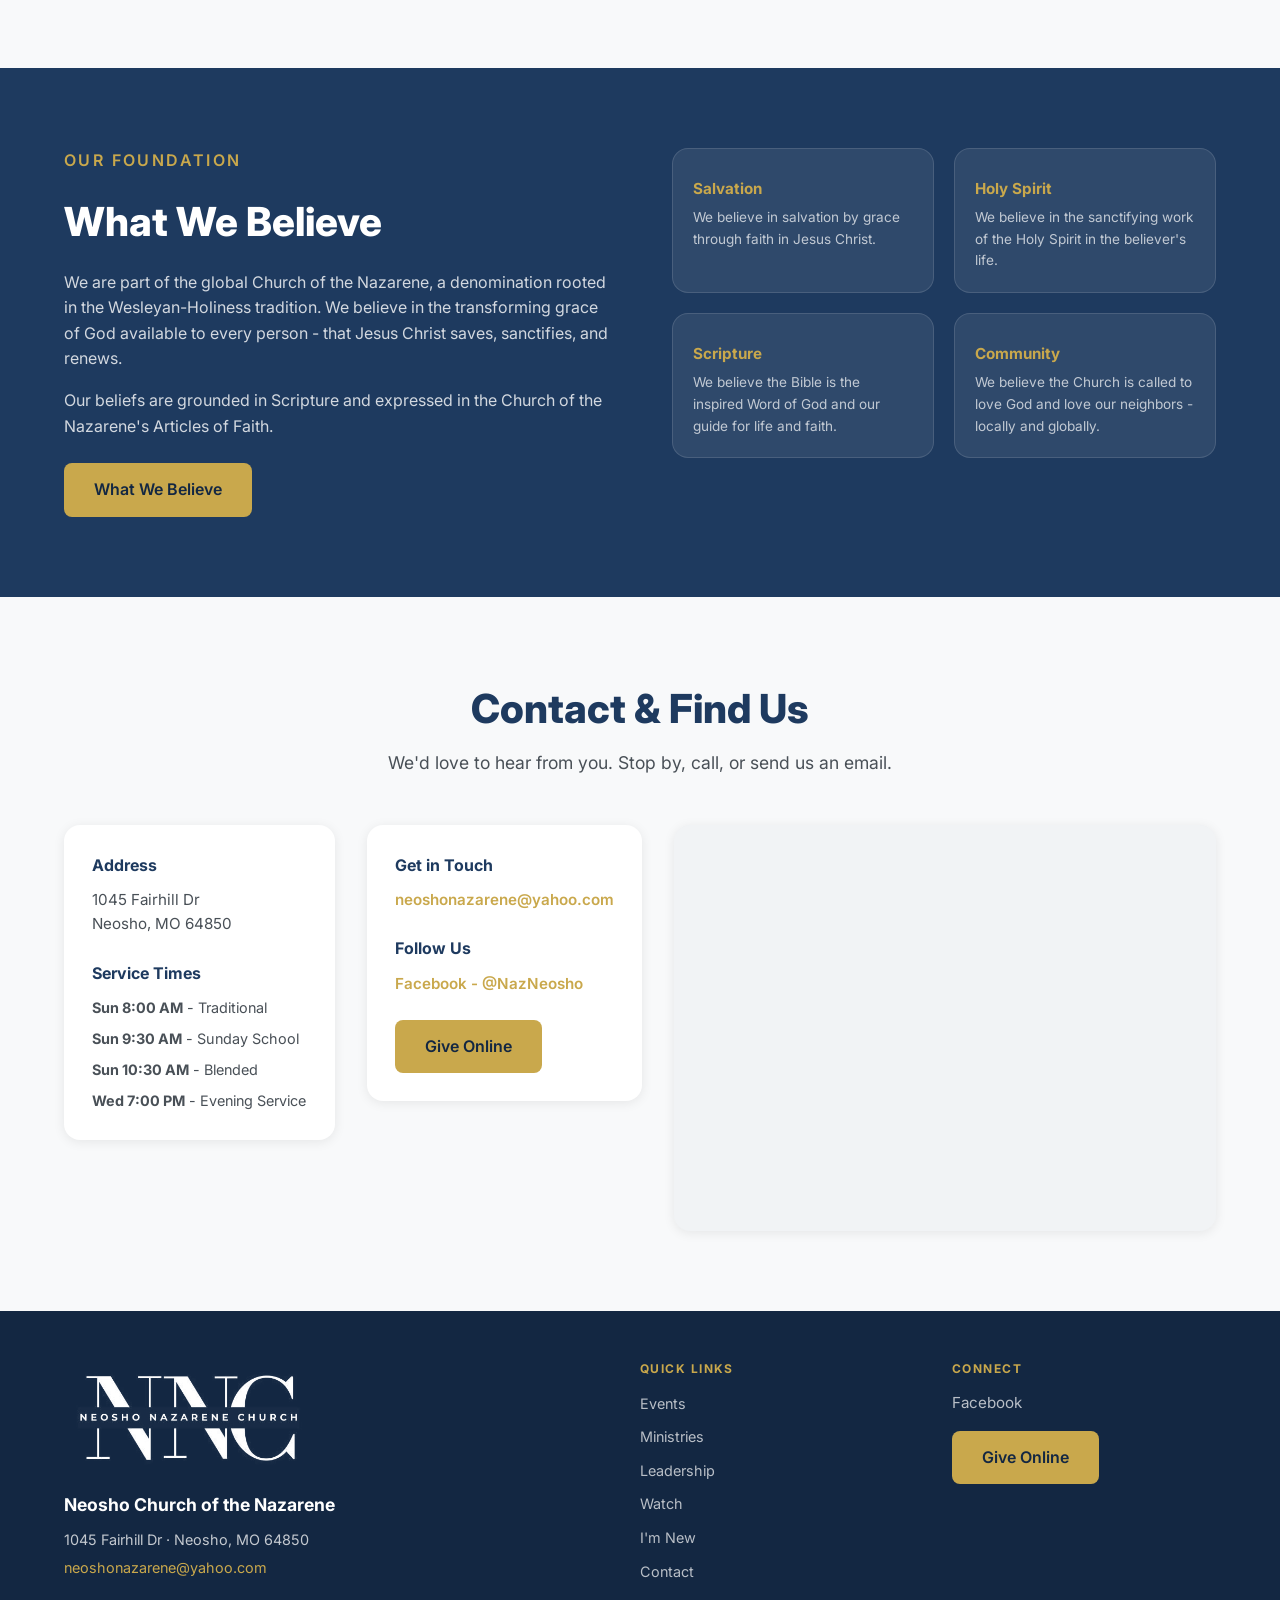
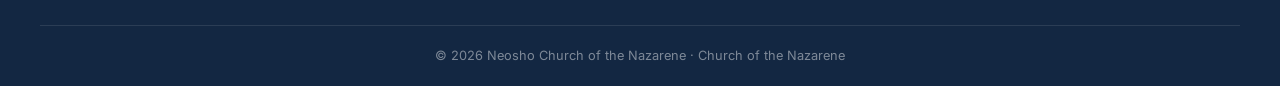
==== commit 785cb221: "feat: restore Watch & Listen section with live Rumble embed Uncomments the full Watch section and re" ====
--- a/index.html
+++ b/index.html
@@ -198,7 +198,6 @@
   </section>
 
   <!-- ── Watch / Sermons ───────────────────────────────────── -->
-  <!--
   <section class="section" id="watch">
     <div class="container">
       <div class="section-header">
@@ -215,17 +214,6 @@
         <a id="watch-youtube-link" href="https://www.youtube.com/@NeoshoNaz" target="_blank" class="btn btn-navy">
           All Sermons on YouTube
         </a>
-      </div>
-    </div>
-  </section>
-  -->
-
-  <!-- Watch – Coming Soon -->
-  <section class="section" id="watch">
-    <div class="container">
-      <div class="section-header">
-        <h2>Watch &amp; Listen</h2>
-        <p>Online sermons coming soon. Join us in person on Sundays at 10:30 AM.</p>
       </div>
     </div>
   </section>
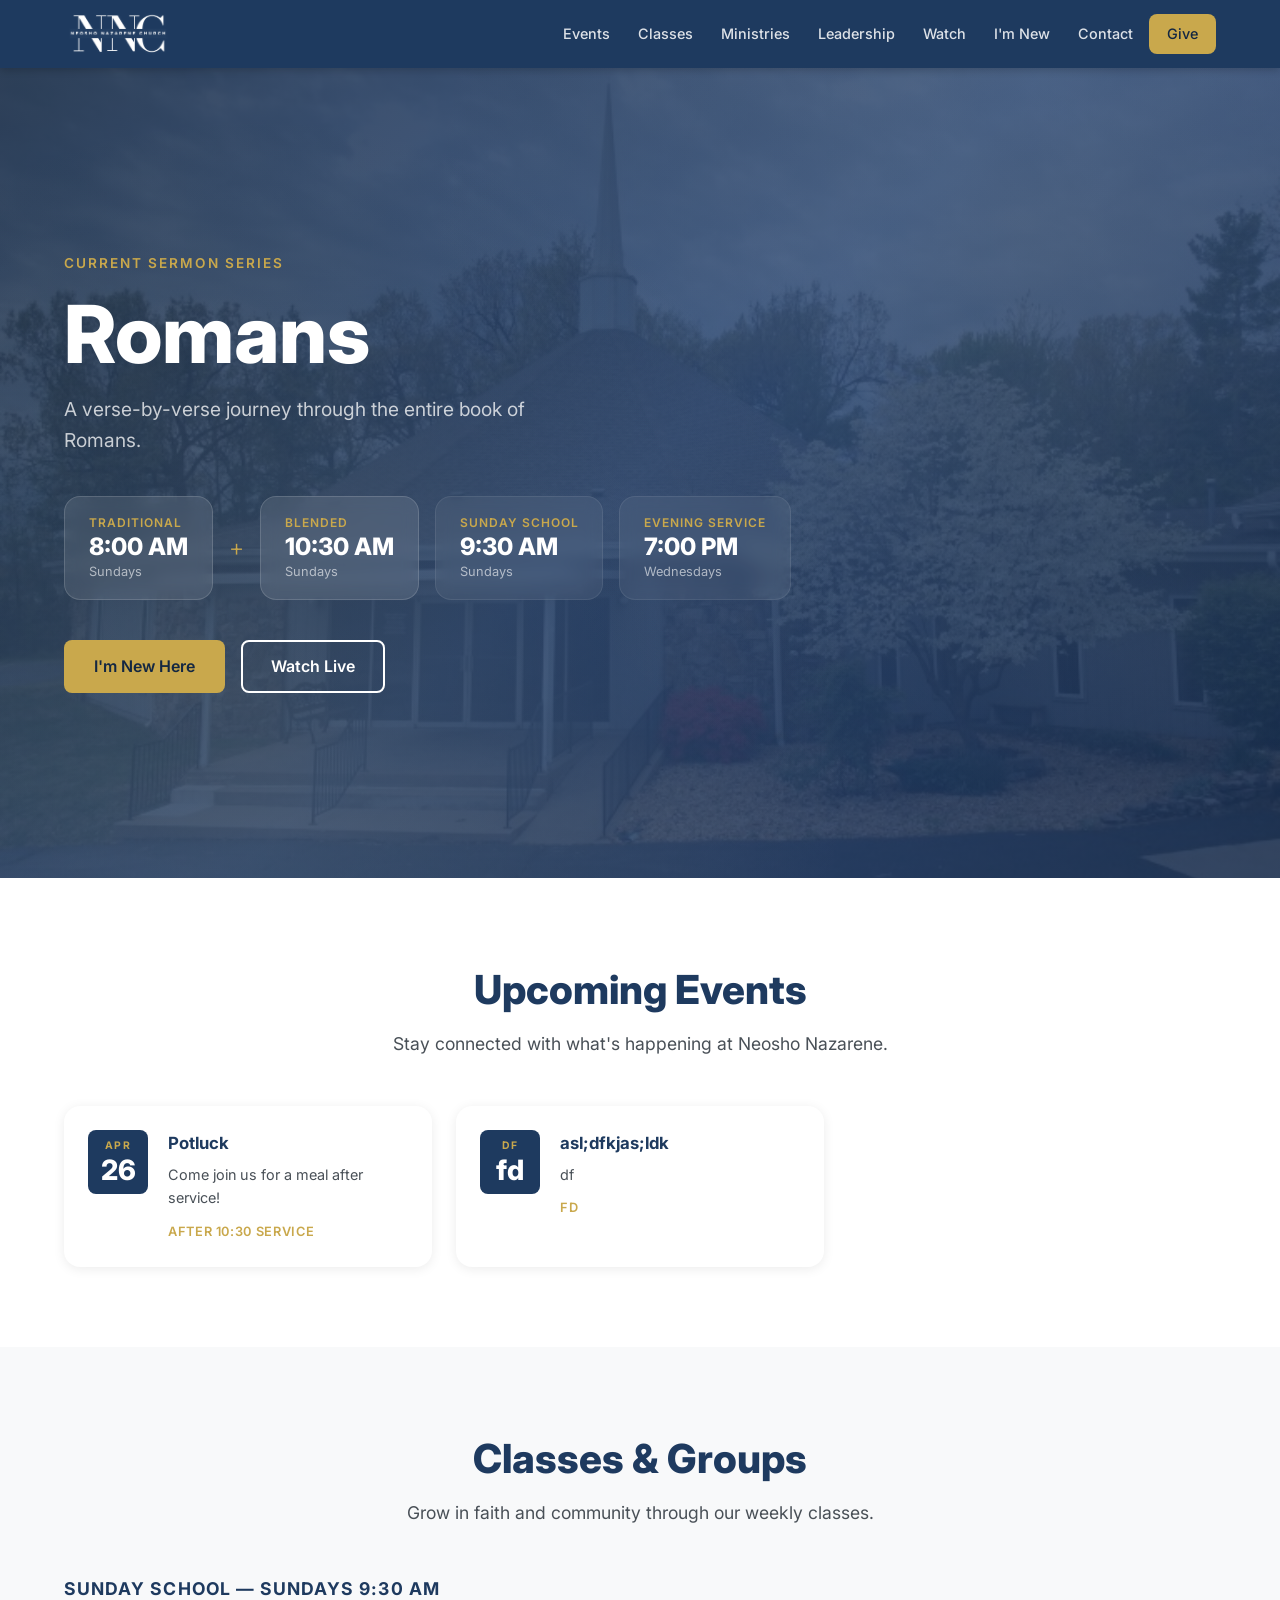
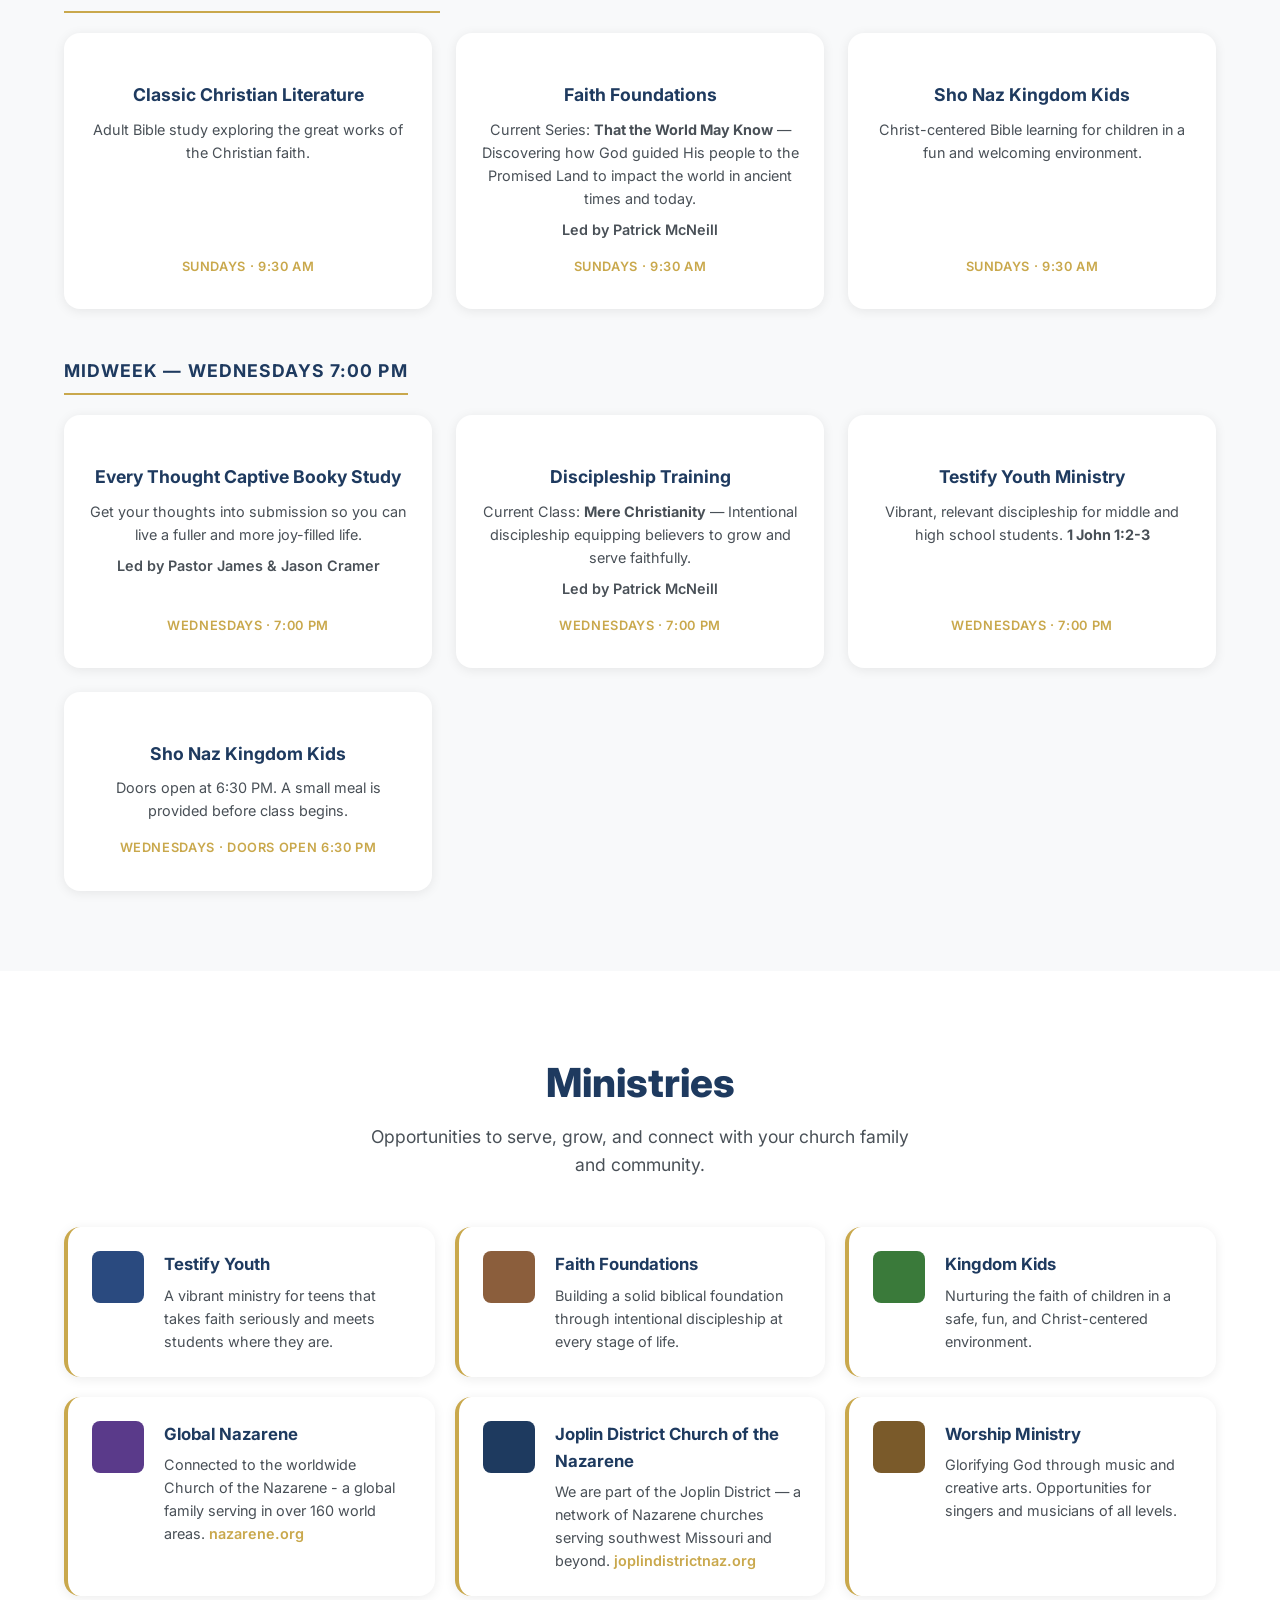
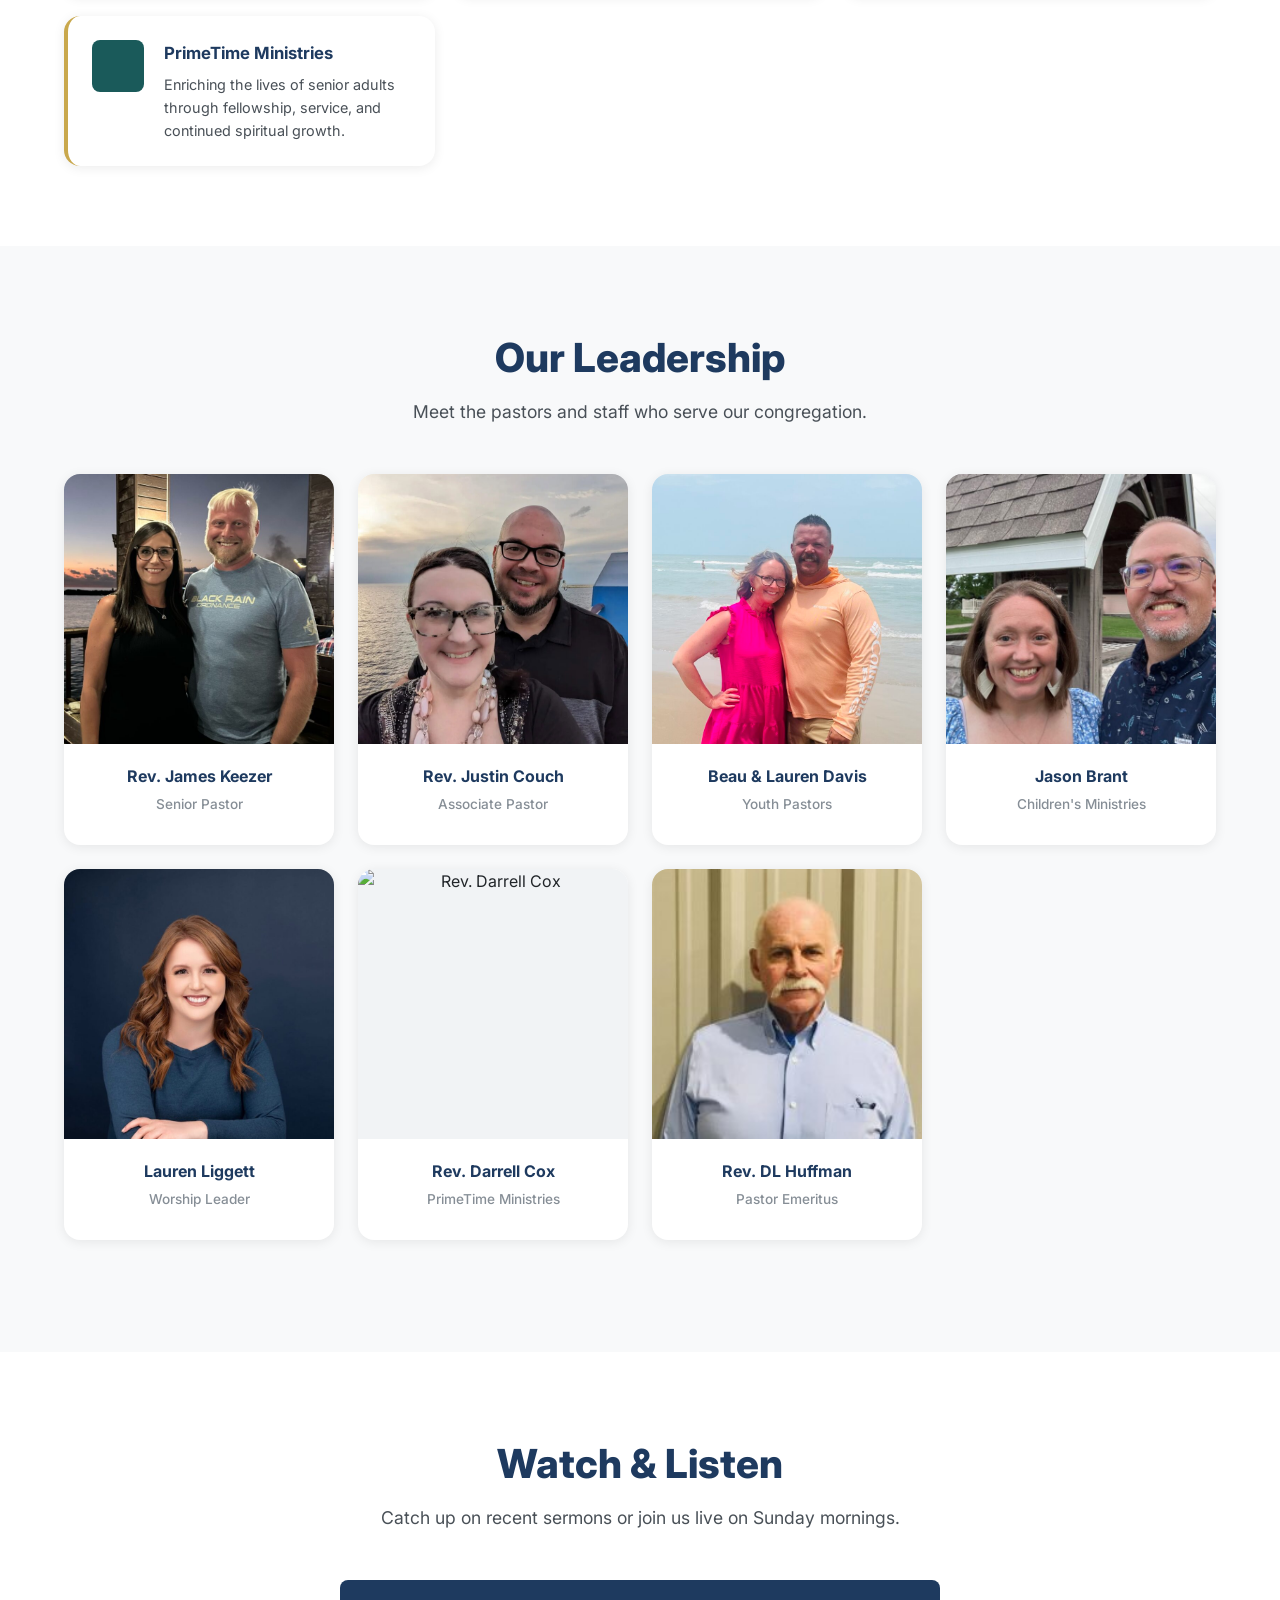
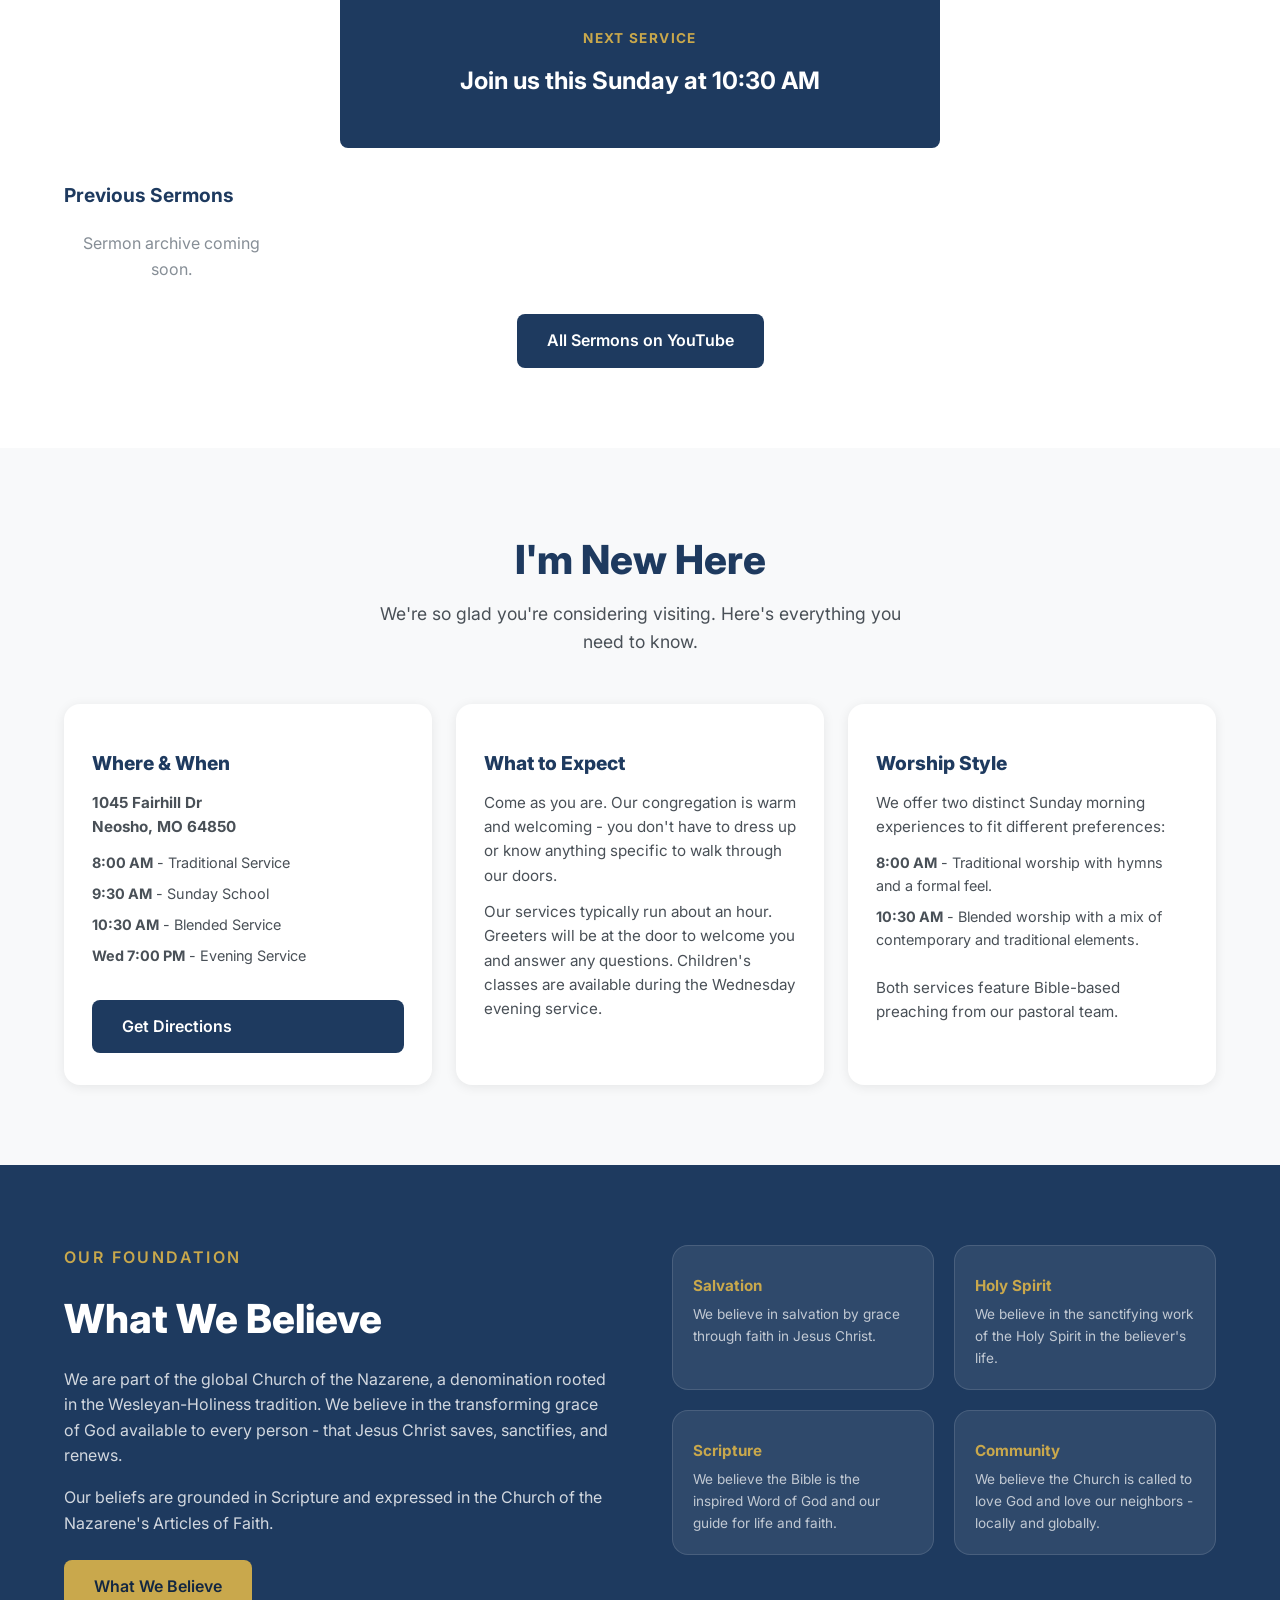
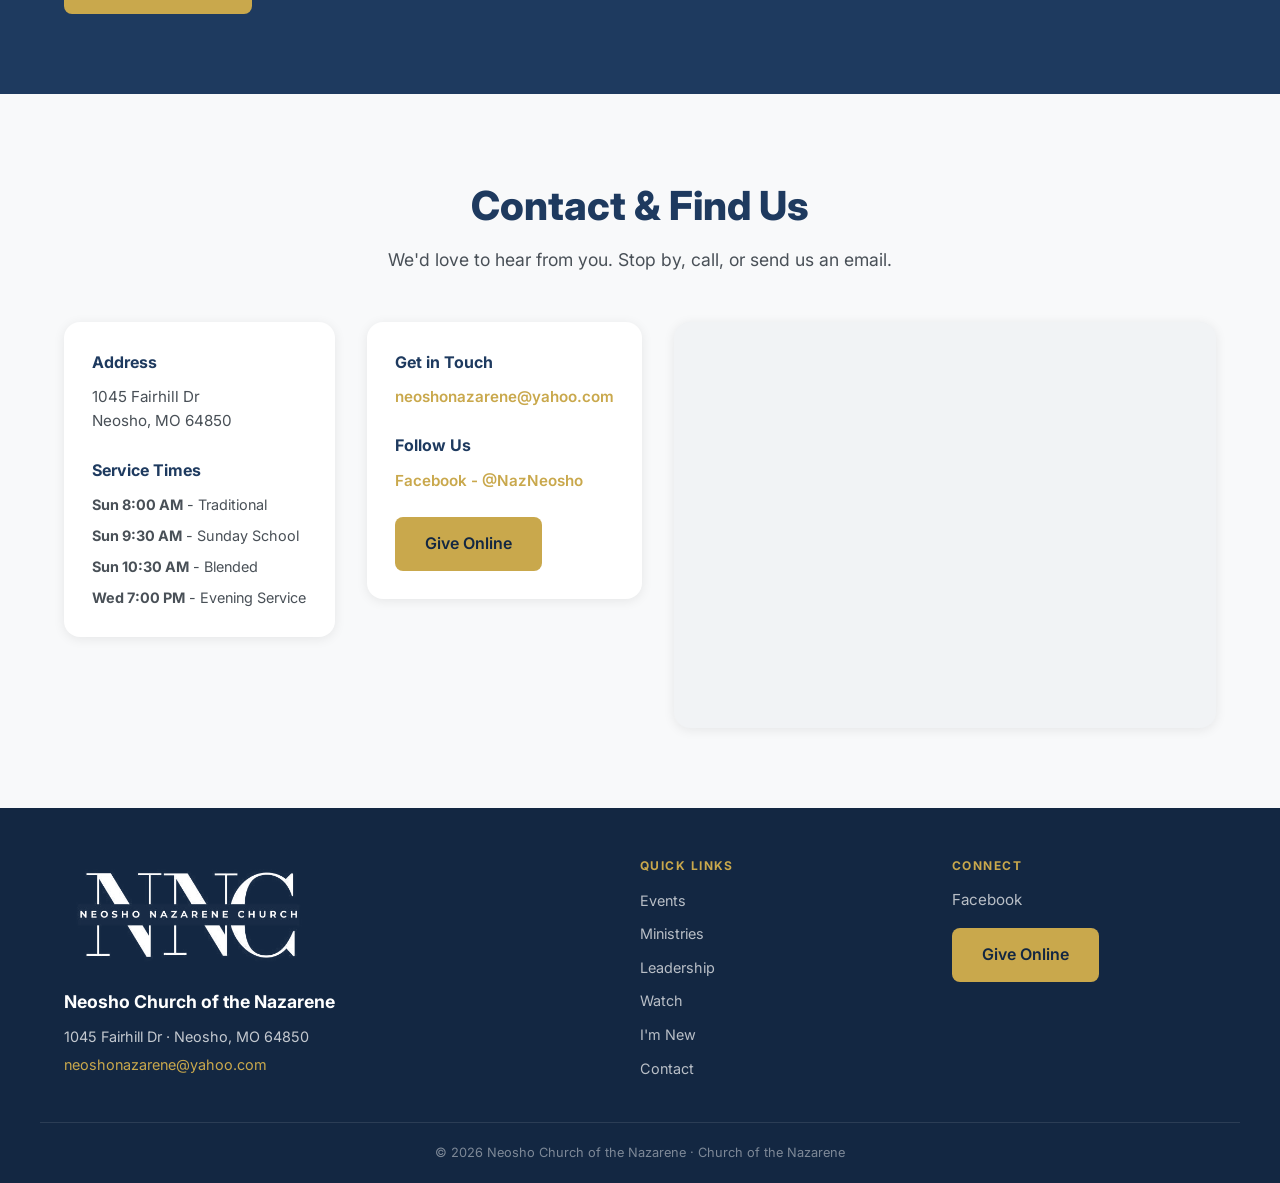
==== commit 43a75b12: "fix: Cox photo, strong tags in class descriptions, remove test page - Replace placeholder avatar wit" ====
--- a/index.html
+++ b/index.html
@@ -173,7 +173,7 @@
 
         <div class="leader-card">
           <div class="leader-photo">
-            <img src="images/placeholder-avatar.svg" alt="Rev. Darrell Cox" />
+            <img src="images/Cox-couple.JPEG" alt="Rev. Darrell Cox" />
           </div>
           <div class="leader-info">
             <h3>Rev. Darrell Cox</h3>
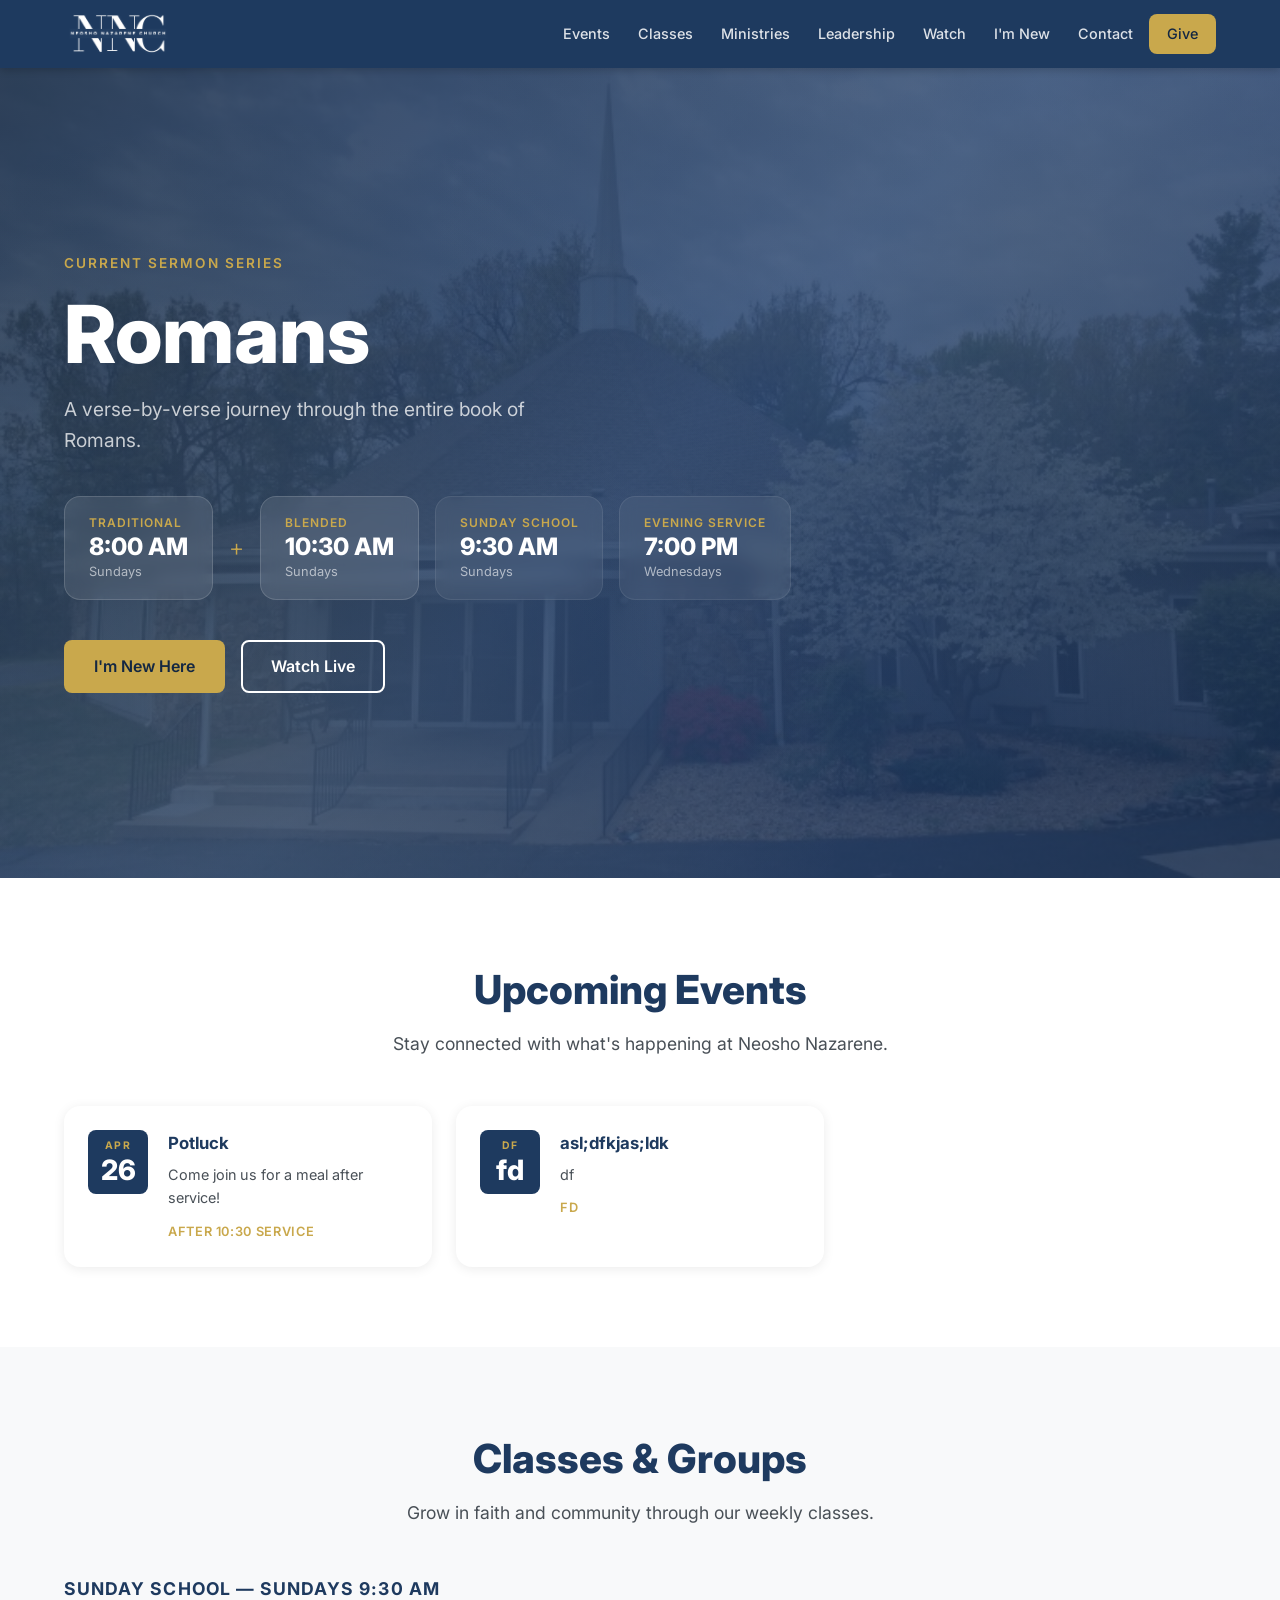
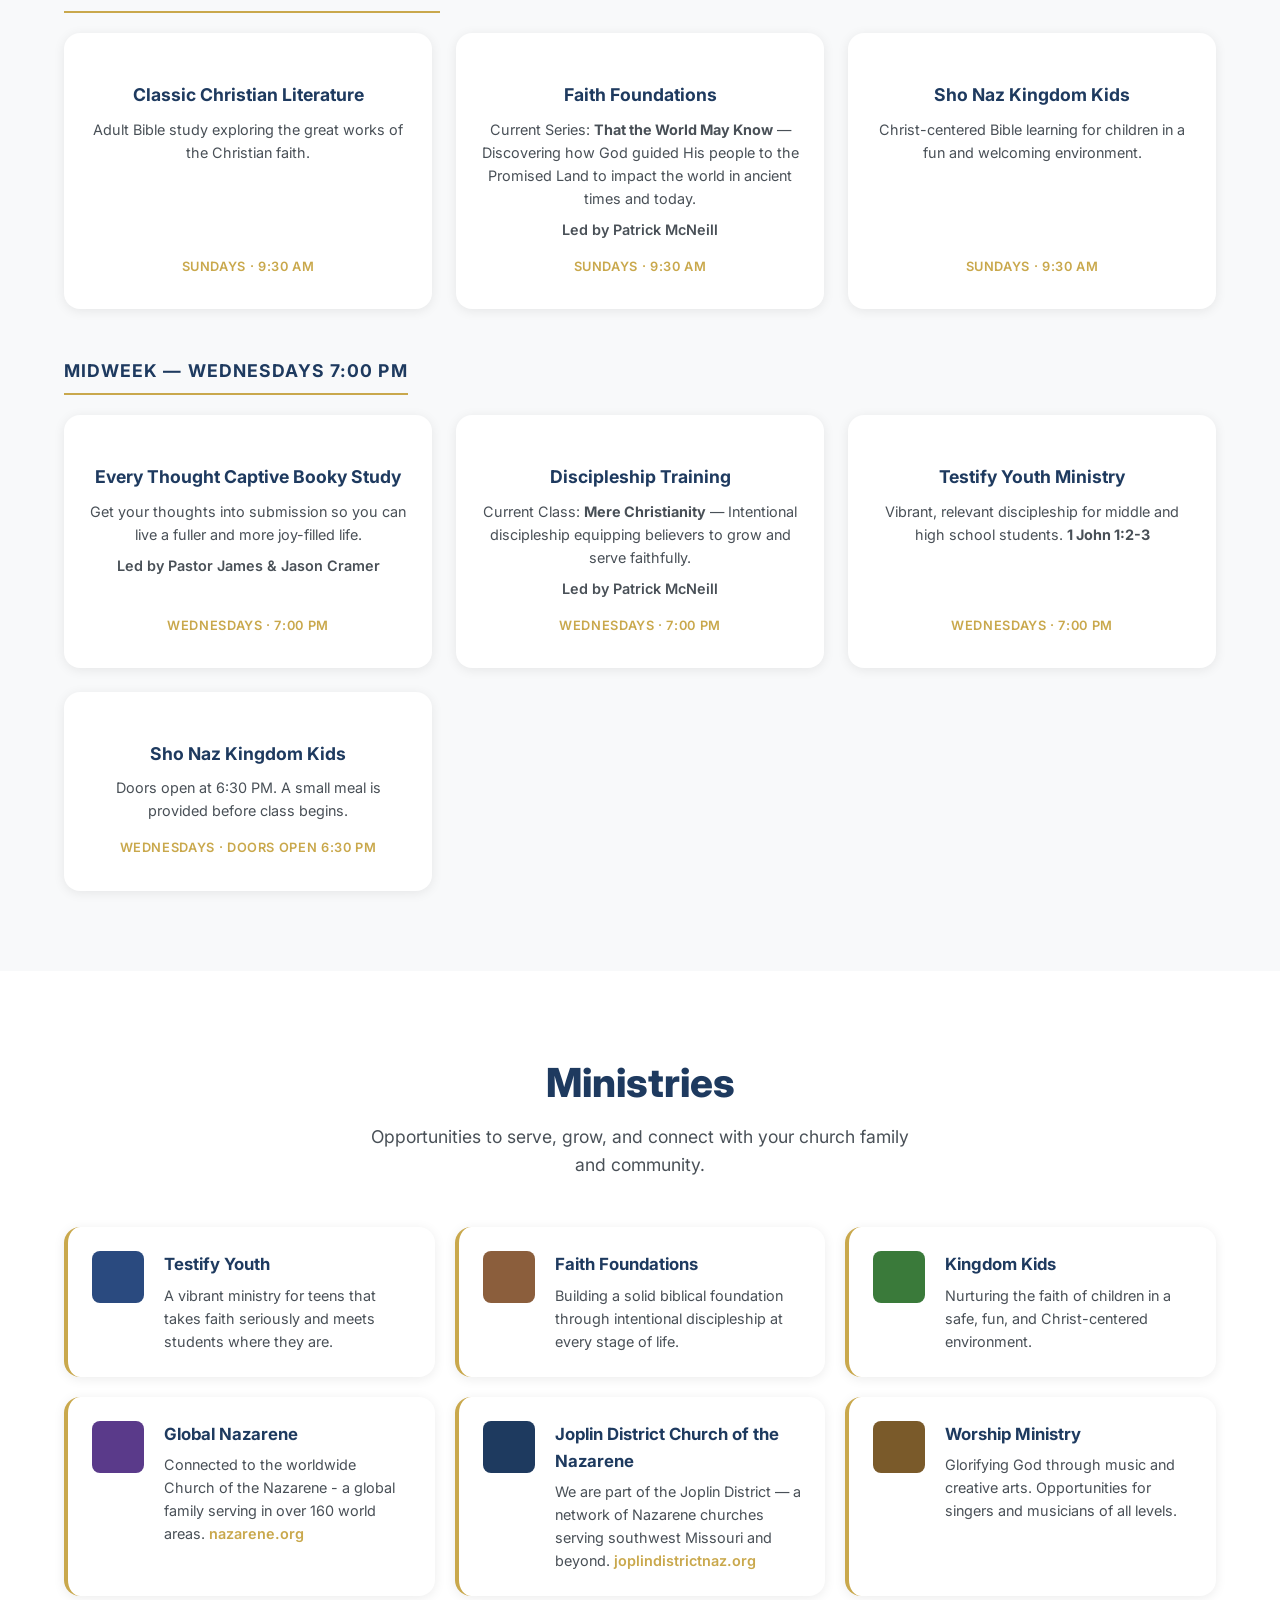
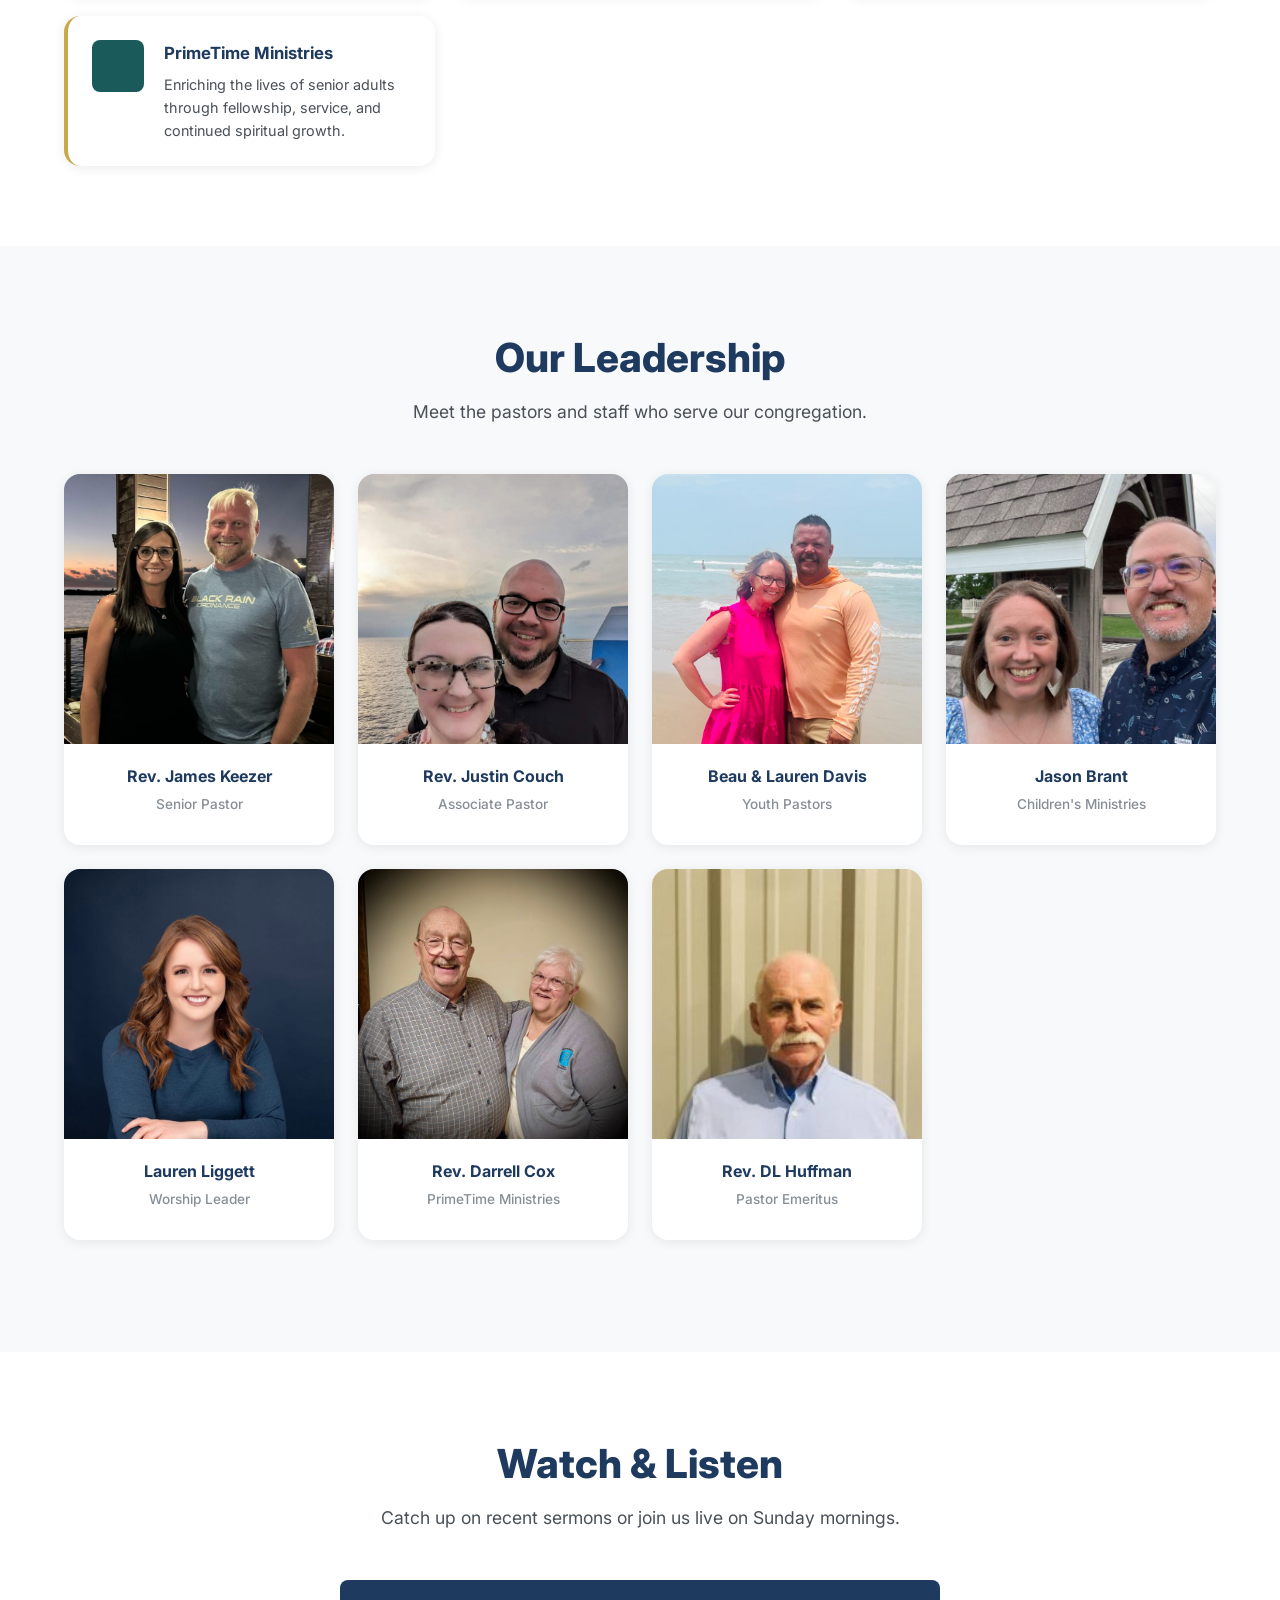
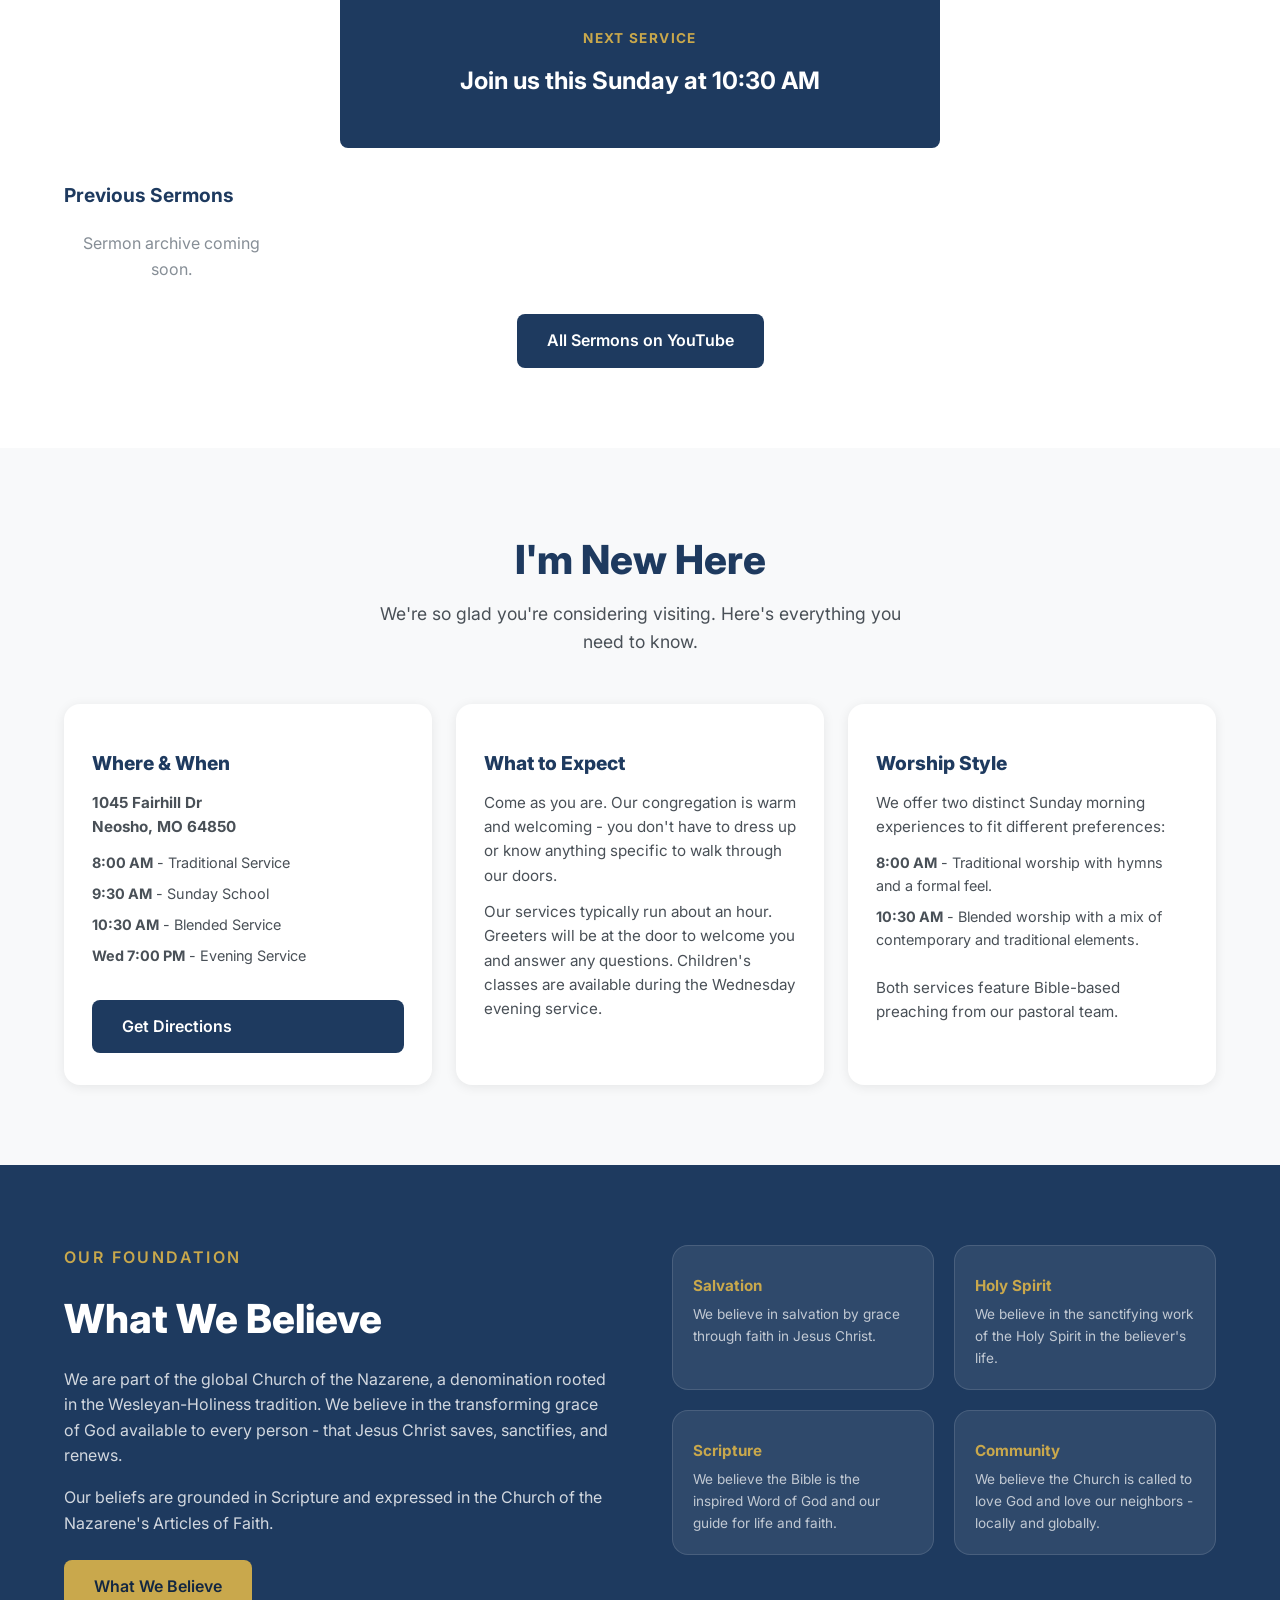
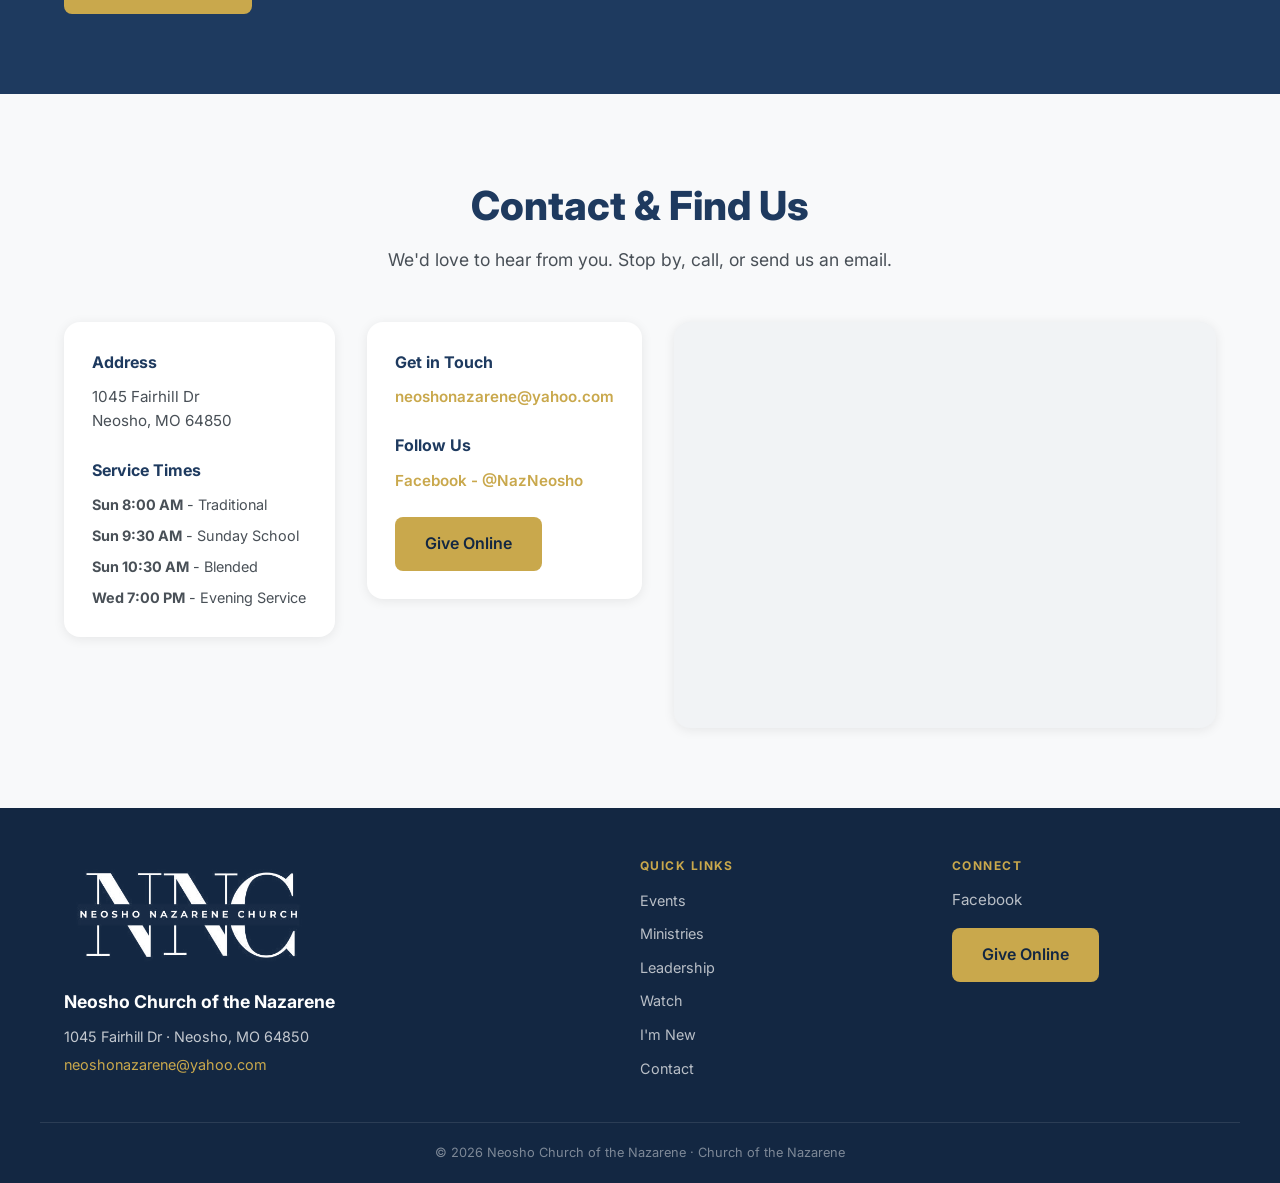
==== commit b9f194aa: "feat: add leadership collection to Decap CMS - Create data/leadership.json with all 7 leaders - Add " ====
--- a/index.html
+++ b/index.html
@@ -114,86 +114,7 @@
         <h2>Our Leadership</h2>
         <p>Meet the pastors and staff who serve our congregation.</p>
       </div>
-      <div class="leadership-grid">
-
-        <div class="leader-card">
-          <div class="leader-photo">
-            <img src="images/Keezer-Couple-738x1024.jpeg" alt="Rev. James Keezer" />
-          </div>
-          <div class="leader-info">
-            <h3>Rev. James Keezer</h3>
-            <p class="leader-title">Senior Pastor</p>
-            <!-- <a href="mailto:" class="leader-contact"></a> -->
-          </div>
-        </div>
-
-        <div class="leader-card">
-          <div class="leader-photo">
-            <img src="images/Couch-Couple-1-768x1023.jpeg" alt="Rev. Justin Couch" style="object-position: center 60%;" />
-          </div>
-          <div class="leader-info">
-            <h3>Rev. Justin Couch</h3>
-            <p class="leader-title">Associate Pastor</p>
-            <!-- <a href="mailto:" class="leader-contact"></a> -->
-          </div>
-        </div>
-
-        <div class="leader-card">
-          <div class="leader-photo">
-            <img src="images/Davis-Couple-768x871.jpeg" alt="Beau &amp; Lauren Davis" />
-          </div>
-          <div class="leader-info">
-            <h3>Beau &amp; Lauren Davis</h3>
-            <p class="leader-title">Youth Pastors</p>
-            <!-- <a href="mailto:" class="leader-contact"></a> -->
-          </div>
-        </div>
-
-        <div class="leader-card">
-          <div class="leader-photo">
-            <img src="images/Brant-Couple-768x577.jpeg" alt="Jason Brant" style="object-position: center 60%;" />
-          </div>
-          <div class="leader-info">
-            <h3>Jason Brant</h3>
-            <p class="leader-title">Children's Ministries</p>
-            <!-- <a href="mailto:" class="leader-contact"></a> -->
-          </div>
-        </div>
-
-        <div class="leader-card">
-          <div class="leader-photo">
-            <img src="images/Liggett-768x1016.jpeg" alt="Lauren Liggett" />
-          </div>
-          <div class="leader-info">
-            <h3>Lauren Liggett</h3>
-            <p class="leader-title">Worship Leader</p>
-            <!-- <a href="mailto:" class="leader-contact"></a> -->
-          </div>
-        </div>
-
-        <div class="leader-card">
-          <div class="leader-photo">
-            <img src="images/Cox-couple.JPEG" alt="Rev. Darrell Cox" />
-          </div>
-          <div class="leader-info">
-            <h3>Rev. Darrell Cox</h3>
-            <p class="leader-title">PrimeTime Ministries</p>
-            <!-- <a href="mailto:" class="leader-contact"></a> -->
-          </div>
-        </div>
-
-        <div class="leader-card">
-          <div class="leader-photo">
-            <img src="images/Pastor-Huffman-225x300.jpg" alt="Rev. DL Huffman" style="object-position: center 60%;" />
-          </div>
-          <div class="leader-info">
-            <h3>Rev. DL Huffman</h3>
-            <p class="leader-title">Pastor Emeritus</p>
-            <!-- <a href="mailto:" class="leader-contact"></a> -->
-          </div>
-        </div>
-
-      </div>
+      <div id="leadership-container" class="leadership-grid"></div>
     </div>
   </section>
 
